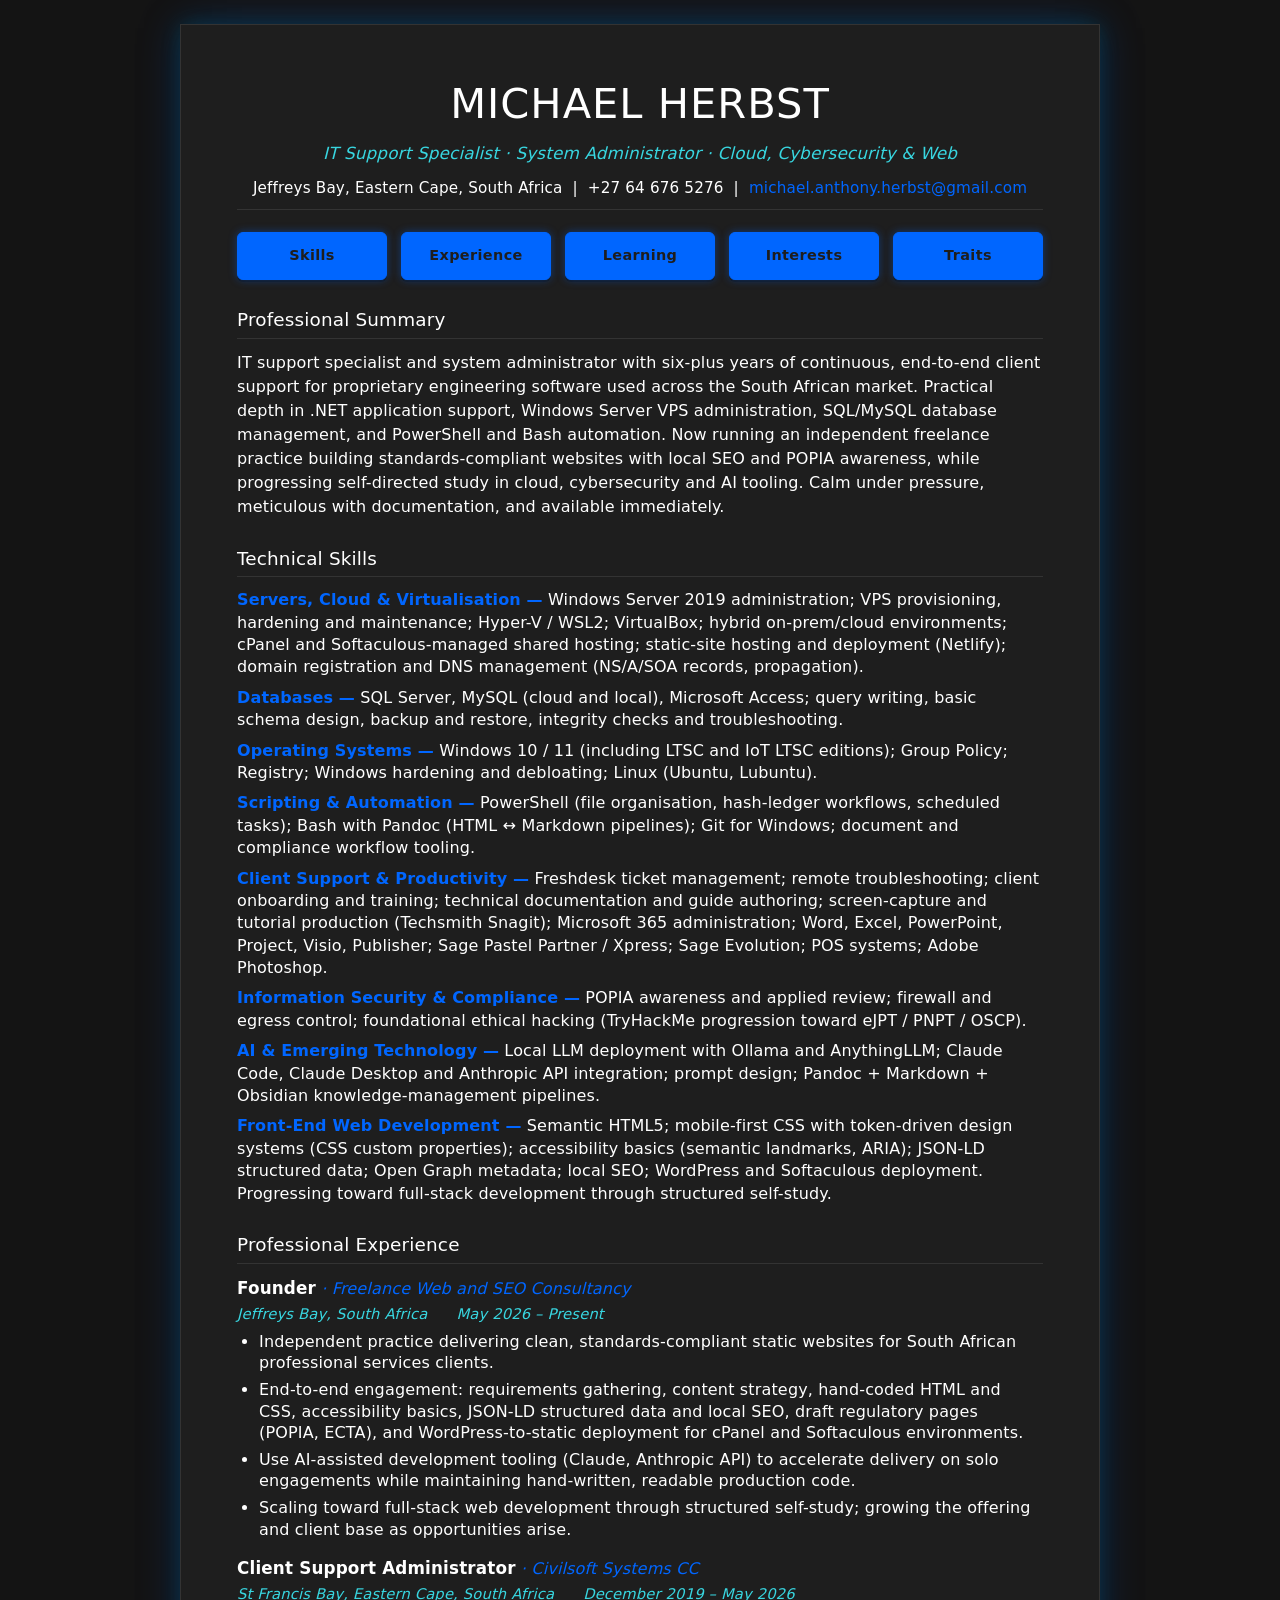
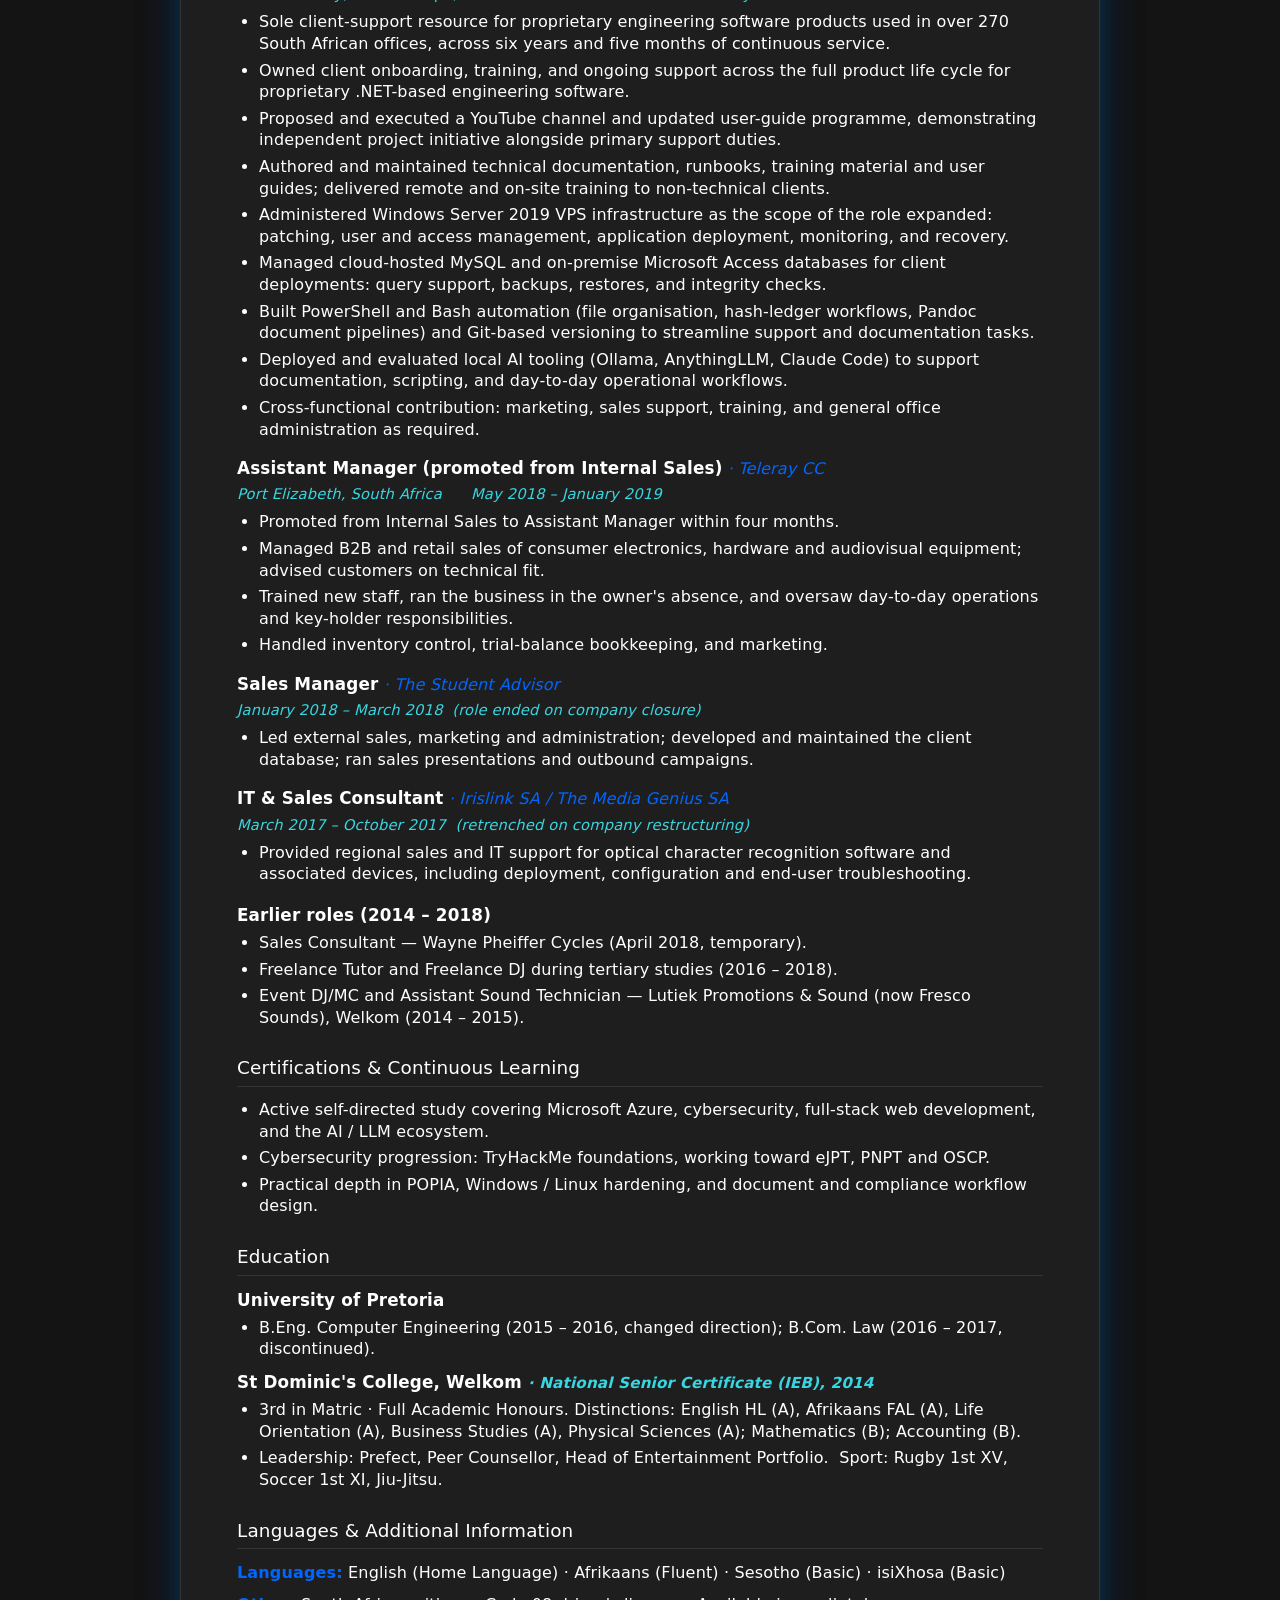
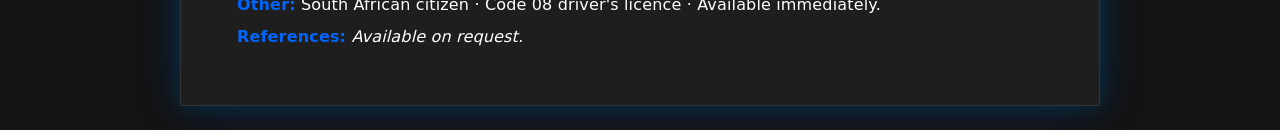
==== index.html @ 43be1337 "Normalize line endings to LF" ====
<!DOCTYPE html>
<html lang="en">
<head>
  <meta charset="UTF-8">
  <meta name="viewport" content="width=device-width, initial-scale=1.0">
  <title>Michael Herbst - Curriculum Vitae</title>
  <style>
    :root {
      --navy: #0066ff;
      --grey: #38d6e0;
      --rule: #333333;
      --text: #ffffff;
      --bg: #141414;
      --paper: #1e1e1e;
    }

    * { box-sizing: border-box; }

    body {
      margin: 0;
      padding: 0;
      font-family: "IBM Plex Sans", "DejaVu Sans", "Helvetica Neue", Arial, sans-serif;
      color: var(--text);
      background: var(--bg);
      line-height: 1.5;
      letter-spacing: 0.16px;
      -webkit-font-smoothing: antialiased;
    }

    .container {
      max-width: 920px;
      margin: 24px auto;
      background: var(--paper);
      padding: 48px 56px;
      border: 1px solid var(--rule);
      box-shadow: 0 0 40px rgba(0,102,255,0.25), 0 0 20px rgba(0,255,255,0.12), 0 4px 30px rgba(0,0,0,0.5);
    }

    header { text-align: center; margin-bottom: 6px; }

    h1 {
      color: var(--text);
      font-size: 2.6rem;
      letter-spacing: 1px;
      text-transform: uppercase;
      margin: 0 0 6px 0;
      font-weight: 300;
    }

    .subtitle {
      color: var(--grey);
      font-style: italic;
      font-size: 1.05rem;
      margin: 0 0 10px 0;
    }

    .contact {
      font-size: 0.95rem;
      color: var(--text);
      border-bottom: 1px solid var(--rule);
      padding-bottom: 10px;
      margin-bottom: 22px;
    }

    h2 {
      color: var(--text);
      font-size: 1.15rem;
      text-transform: none;
      letter-spacing: 0.16px;
      border-bottom: 1px solid var(--rule);
      padding-bottom: 4px;
      margin: 26px 0 12px 0;
      font-weight: 400;
    }

    p { margin: 0 0 10px 0; }

    .skill-row { margin-bottom: 8px; line-height: 1.4; }
    .skill-label {
      color: var(--navy);
      font-weight: 700;
    }

    .job { margin-bottom: 16px; }
    .job-header { margin-bottom: 2px; }
    .job-title {
      font-weight: 700;
      font-size: 1.05rem;
    }
    .job-employer {
      color: var(--navy);
      font-style: italic;
    }
    .job-meta {
      color: var(--grey);
      font-style: italic;
      font-size: 0.92rem;
      margin-bottom: 6px;
    }

    ul {
      margin: 4px 0 0 0;
      padding-left: 22px;
    }
    li {
      margin-bottom: 5px;
      line-height: 1.35;
    }

    .earlier-roles {
      margin-top: 18px;
    }
    .earlier-roles .job-title {
      font-size: 1.05rem;
    }

    .education-block { margin-bottom: 10px; }
    .school {
      font-weight: 700;
      font-size: 1.05rem;
    }
    .school-meta {
      color: var(--grey);
      font-style: italic;
      font-size: 0.95rem;
    }

    .info-row { margin-bottom: 8px; }
    .info-label {
      color: var(--navy);
      font-weight: 700;
    }

    a {
      color: var(--navy);
      text-decoration: none;
    }
    a:hover { text-decoration: underline; }

    .nav-row {
      display: flex;
      justify-content: space-evenly;
      flex-wrap: wrap;
      gap: 14px;
      margin: 4px 0 22px 0;
    }
    .nav-btn {
      display: inline-block;
      width: 150px;
      text-align: center;
      color: var(--paper);
      background: var(--navy);
      border: 1px solid var(--navy);
      border-radius: 6px;
      padding: 12px 16px;
      font-size: 0.9rem;
      font-weight: 700;
      letter-spacing: 0.4px;
      text-decoration: none;
      box-shadow: 0 0 9px rgba(0,102,255,0.4), 0 2px 0 rgba(0,0,0,0.3);
      transition: background 0.15s ease, box-shadow 0.15s ease, transform 0.15s ease;
    }
    .nav-btn:hover {
      background: var(--navy);
      color: var(--paper);
      box-shadow: 0 0 18px rgba(0,102,255,0.65), 0 0 10px rgba(0,255,255,0.28);
      transform: translateY(-1px);
      text-decoration: none;
    }

    @media print {
      :root {
        --navy: #0044b3;
        --grey: #007a85;
        --text: #111111;
        --bg: #ffffff;
        --paper: #ffffff;
      }
      body { background: #fff; }
      .container {
        border: none;
        box-shadow: none;
        margin: 0;
        padding: 24px 32px;
        max-width: 100%;
      }
      h2 { page-break-after: avoid; }
      .job { page-break-inside: avoid; }
      .nav-row { display: none; }
    }

    @media (max-width: 640px) {
      .container { padding: 28px 22px; margin: 0; }
      h1 { font-size: 2rem; letter-spacing: 1px; }
      h2 { font-size: 1.05rem; }
    }
  </style>
</head>
<body>
  <div class="container">
    <header>
      <h1>Michael Herbst</h1>
      <p class="subtitle">IT Support Specialist · System Administrator · Cloud, Cybersecurity &amp; Web</p>
      <p class="contact">
        Jeffreys Bay, Eastern Cape, South Africa &nbsp;|&nbsp; +27 64 676 5276 &nbsp;|&nbsp;
        <a href="mailto:michael.anthony.herbst@gmail.com">michael.anthony.herbst@gmail.com</a>
      </p>
    </header>

    <nav class="nav-row" aria-label="CV sections">
      <a class="nav-btn" href="skills.html">Skills</a>
      <a class="nav-btn" href="experience.html">Experience</a>
      <a class="nav-btn" href="learning.html">Learning</a>
      <a class="nav-btn" href="interests.html">Interests</a>
      <a class="nav-btn" href="traits.html">Traits</a>
    </nav>

    <section aria-labelledby="summary-heading">
      <h2 id="summary-heading">Professional Summary</h2>
      <p>
        IT support specialist and system administrator with six-plus years of continuous, end-to-end client support for proprietary engineering software used across the South African market. Practical depth in .NET application support, Windows Server VPS administration, SQL/MySQL database management, and PowerShell and Bash automation. Now running an independent freelance practice building standards-compliant websites with local SEO and POPIA awareness, while progressing self-directed study in cloud, cybersecurity and AI tooling. Calm under pressure, meticulous with documentation, and available immediately.
      </p>
    </section>

    <section aria-labelledby="skills-heading">
      <h2 id="skills-heading">Technical Skills</h2>

      <div class="skill-row">
        <span class="skill-label">Servers, Cloud &amp; Virtualisation —</span>
        Windows Server 2019 administration; VPS provisioning, hardening and maintenance; Hyper-V / WSL2; VirtualBox; hybrid on-prem/cloud environments; cPanel and Softaculous-managed shared hosting; static-site hosting and deployment (Netlify); domain registration and DNS management (NS/A/SOA records, propagation).
      </div>

      <div class="skill-row">
        <span class="skill-label">Databases —</span>
        SQL Server, MySQL (cloud and local), Microsoft Access; query writing, basic schema design, backup and restore, integrity checks and troubleshooting.
      </div>

      <div class="skill-row">
        <span class="skill-label">Operating Systems —</span>
        Windows 10 / 11 (including LTSC and IoT LTSC editions); Group Policy; Registry; Windows hardening and debloating; Linux (Ubuntu, Lubuntu).
      </div>

      <div class="skill-row">
        <span class="skill-label">Scripting &amp; Automation —</span>
        PowerShell (file organisation, hash-ledger workflows, scheduled tasks); Bash with Pandoc (HTML ↔ Markdown pipelines); Git for Windows; document and compliance workflow tooling.
      </div>

      <div class="skill-row">
        <span class="skill-label">Client Support &amp; Productivity —</span>
        Freshdesk ticket management; remote troubleshooting; client onboarding and training; technical documentation and guide authoring; screen-capture and tutorial production (Techsmith Snagit); Microsoft 365 administration; Word, Excel, PowerPoint, Project, Visio, Publisher; Sage Pastel Partner / Xpress; Sage Evolution; POS systems; Adobe Photoshop.
      </div>

      <div class="skill-row">
        <span class="skill-label">Information Security &amp; Compliance —</span>
        POPIA awareness and applied review; firewall and egress control; foundational ethical hacking (TryHackMe progression toward eJPT / PNPT / OSCP).
      </div>

      <div class="skill-row">
        <span class="skill-label">AI &amp; Emerging Technology —</span>
        Local LLM deployment with Ollama and AnythingLLM; Claude Code, Claude Desktop and Anthropic API integration; prompt design; Pandoc + Markdown + Obsidian knowledge-management pipelines.
      </div>

      <div class="skill-row">
        <span class="skill-label">Front-End Web Development —</span>
        Semantic HTML5; mobile-first CSS with token-driven design systems (CSS custom properties); accessibility basics (semantic landmarks, ARIA); JSON-LD structured data; Open Graph metadata; local SEO; WordPress and Softaculous deployment. Progressing toward full-stack development through structured self-study.
      </div>
    </section>

    <section aria-labelledby="experience-heading">
      <h2 id="experience-heading">Professional Experience</h2>

      <article class="job">
        <div class="job-header">
          <span class="job-title">Founder</span>
          <span class="job-employer"> · Freelance Web and SEO Consultancy</span>
        </div>
        <div class="job-meta">Jeffreys Bay, South Africa &nbsp;&nbsp;&nbsp;&nbsp;&nbsp;May 2026 – Present</div>
        <ul>
          <li>Independent practice delivering clean, standards-compliant static websites for South African professional services clients.</li>
          <li>End-to-end engagement: requirements gathering, content strategy, hand-coded HTML and CSS, accessibility basics, JSON-LD structured data and local SEO, draft regulatory pages (POPIA, ECTA), and WordPress-to-static deployment for cPanel and Softaculous environments.</li>
          <li>Use AI-assisted development tooling (Claude, Anthropic API) to accelerate delivery on solo engagements while maintaining hand-written, readable production code.</li>
          <li>Scaling toward full-stack web development through structured self-study; growing the offering and client base as opportunities arise.</li>
        </ul>
      </article>

      <article class="job">
        <div class="job-header">
          <span class="job-title">Client Support Administrator</span>
          <span class="job-employer"> · Civilsoft Systems CC</span>
        </div>
        <div class="job-meta">St Francis Bay, Eastern Cape, South Africa &nbsp;&nbsp;&nbsp;&nbsp;&nbsp;December 2019 – May 2026</div>
        <ul>
          <li>Sole client-support resource for proprietary engineering software products used in over 270 South African offices, across six years and five months of continuous service.</li>
          <li>Owned client onboarding, training, and ongoing support across the full product life cycle for proprietary .NET-based engineering software.</li>
          <li>Proposed and executed a YouTube channel and updated user-guide programme, demonstrating independent project initiative alongside primary support duties.</li>
          <li>Authored and maintained technical documentation, runbooks, training material and user guides; delivered remote and on-site training to non-technical clients.</li>
          <li>Administered Windows Server 2019 VPS infrastructure as the scope of the role expanded: patching, user and access management, application deployment, monitoring, and recovery.</li>
          <li>Managed cloud-hosted MySQL and on-premise Microsoft Access databases for client deployments: query support, backups, restores, and integrity checks.</li>
          <li>Built PowerShell and Bash automation (file organisation, hash-ledger workflows, Pandoc document pipelines) and Git-based versioning to streamline support and documentation tasks.</li>
          <li>Deployed and evaluated local AI tooling (Ollama, AnythingLLM, Claude Code) to support documentation, scripting, and day-to-day operational workflows.</li>
          <li>Cross-functional contribution: marketing, sales support, training, and general office administration as required.</li>
        </ul>
      </article>

      <article class="job">
        <div class="job-header">
          <span class="job-title">Assistant Manager (promoted from Internal Sales)</span>
          <span class="job-employer"> · Teleray CC</span>
        </div>
        <div class="job-meta">Port Elizabeth, South Africa &nbsp;&nbsp;&nbsp;&nbsp;&nbsp;May 2018 – January 2019</div>
        <ul>
          <li>Promoted from Internal Sales to Assistant Manager within four months.</li>
          <li>Managed B2B and retail sales of consumer electronics, hardware and audiovisual equipment; advised customers on technical fit.</li>
          <li>Trained new staff, ran the business in the owner's absence, and oversaw day-to-day operations and key-holder responsibilities.</li>
          <li>Handled inventory control, trial-balance bookkeeping, and marketing.</li>
        </ul>
      </article>

      <article class="job">
        <div class="job-header">
          <span class="job-title">Sales Manager</span>
          <span class="job-employer"> · The Student Advisor</span>
        </div>
        <div class="job-meta">January 2018 – March 2018 &nbsp;(role ended on company closure)</div>
        <ul>
          <li>Led external sales, marketing and administration; developed and maintained the client database; ran sales presentations and outbound campaigns.</li>
        </ul>
      </article>

      <article class="job">
        <div class="job-header">
          <span class="job-title">IT &amp; Sales Consultant</span>
          <span class="job-employer"> · Irislink SA / The Media Genius SA</span>
        </div>
        <div class="job-meta">March 2017 – October 2017 &nbsp;(retrenched on company restructuring)</div>
        <ul>
          <li>Provided regional sales and IT support for optical character recognition software and associated devices, including deployment, configuration and end-user troubleshooting.</li>
        </ul>
      </article>

      <div class="earlier-roles">
        <div class="job-header">
          <span class="job-title">Earlier roles (2014 – 2018)</span>
        </div>
        <ul>
          <li>Sales Consultant — Wayne Pheiffer Cycles (April 2018, temporary).</li>
          <li>Freelance Tutor and Freelance DJ during tertiary studies (2016 – 2018).</li>
          <li>Event DJ/MC and Assistant Sound Technician — Lutiek Promotions &amp; Sound (now Fresco Sounds), Welkom (2014 – 2015).</li>
        </ul>
      </div>
    </section>

    <section aria-labelledby="learning-heading">
      <h2 id="learning-heading">Certifications &amp; Continuous Learning</h2>
      <ul>
        <li>Active self-directed study covering Microsoft Azure, cybersecurity, full-stack web development, and the AI / LLM ecosystem.</li>
        <li>Cybersecurity progression: TryHackMe foundations, working toward eJPT, PNPT and OSCP.</li>
        <li>Practical depth in POPIA, Windows / Linux hardening, and document and compliance workflow design.</li>
      </ul>
    </section>

    <section aria-labelledby="education-heading">
      <h2 id="education-heading">Education</h2>

      <div class="education-block">
        <div class="school">University of Pretoria</div>
        <ul>
          <li>B.Eng. Computer Engineering (2015 – 2016, changed direction); B.Com. Law (2016 – 2017, discontinued).</li>
        </ul>
      </div>

      <div class="education-block">
        <div class="school">St Dominic's College, Welkom <span class="school-meta">· National Senior Certificate (IEB), 2014</span></div>
        <ul>
          <li>3rd in Matric · Full Academic Honours. Distinctions: English HL (A), Afrikaans FAL (A), Life Orientation (A), Business Studies (A), Physical Sciences (A); Mathematics (B); Accounting (B).</li>
          <li>Leadership: Prefect, Peer Counsellor, Head of Entertainment Portfolio. &nbsp;Sport: Rugby 1st XV, Soccer 1st XI, Jiu-Jitsu.</li>
        </ul>
      </div>
    </section>

    <section aria-labelledby="additional-heading">
      <h2 id="additional-heading">Languages &amp; Additional Information</h2>
      <div class="info-row">
        <span class="info-label">Languages:</span>
        English (Home Language) · Afrikaans (Fluent) · Sesotho (Basic) · isiXhosa (Basic)
      </div>
      <div class="info-row">
        <span class="info-label">Other:</span>
        South African citizen · Code 08 driver's licence · Available immediately.
      </div>
      <div class="info-row">
        <span class="info-label">References:</span>
        <em>Available on request.</em>
      </div>
    </section>
  </div>
</body>
</html>
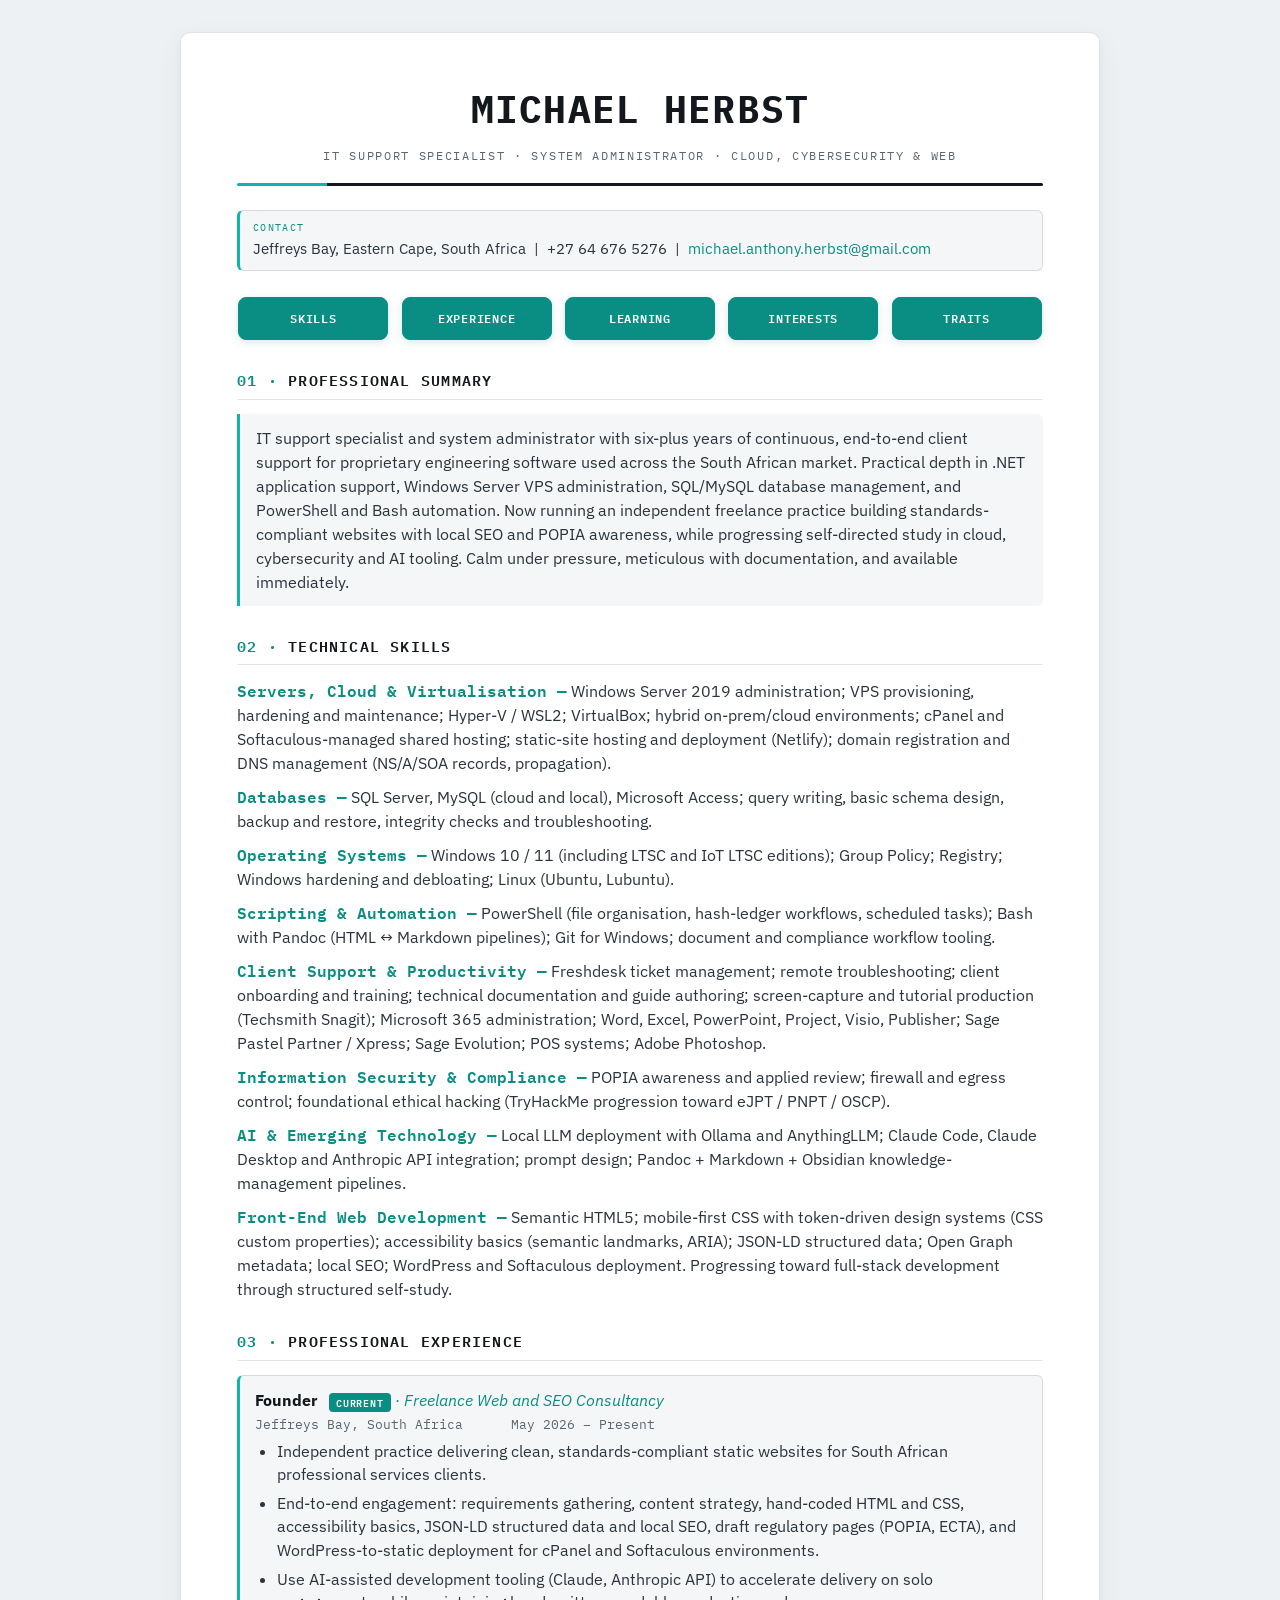
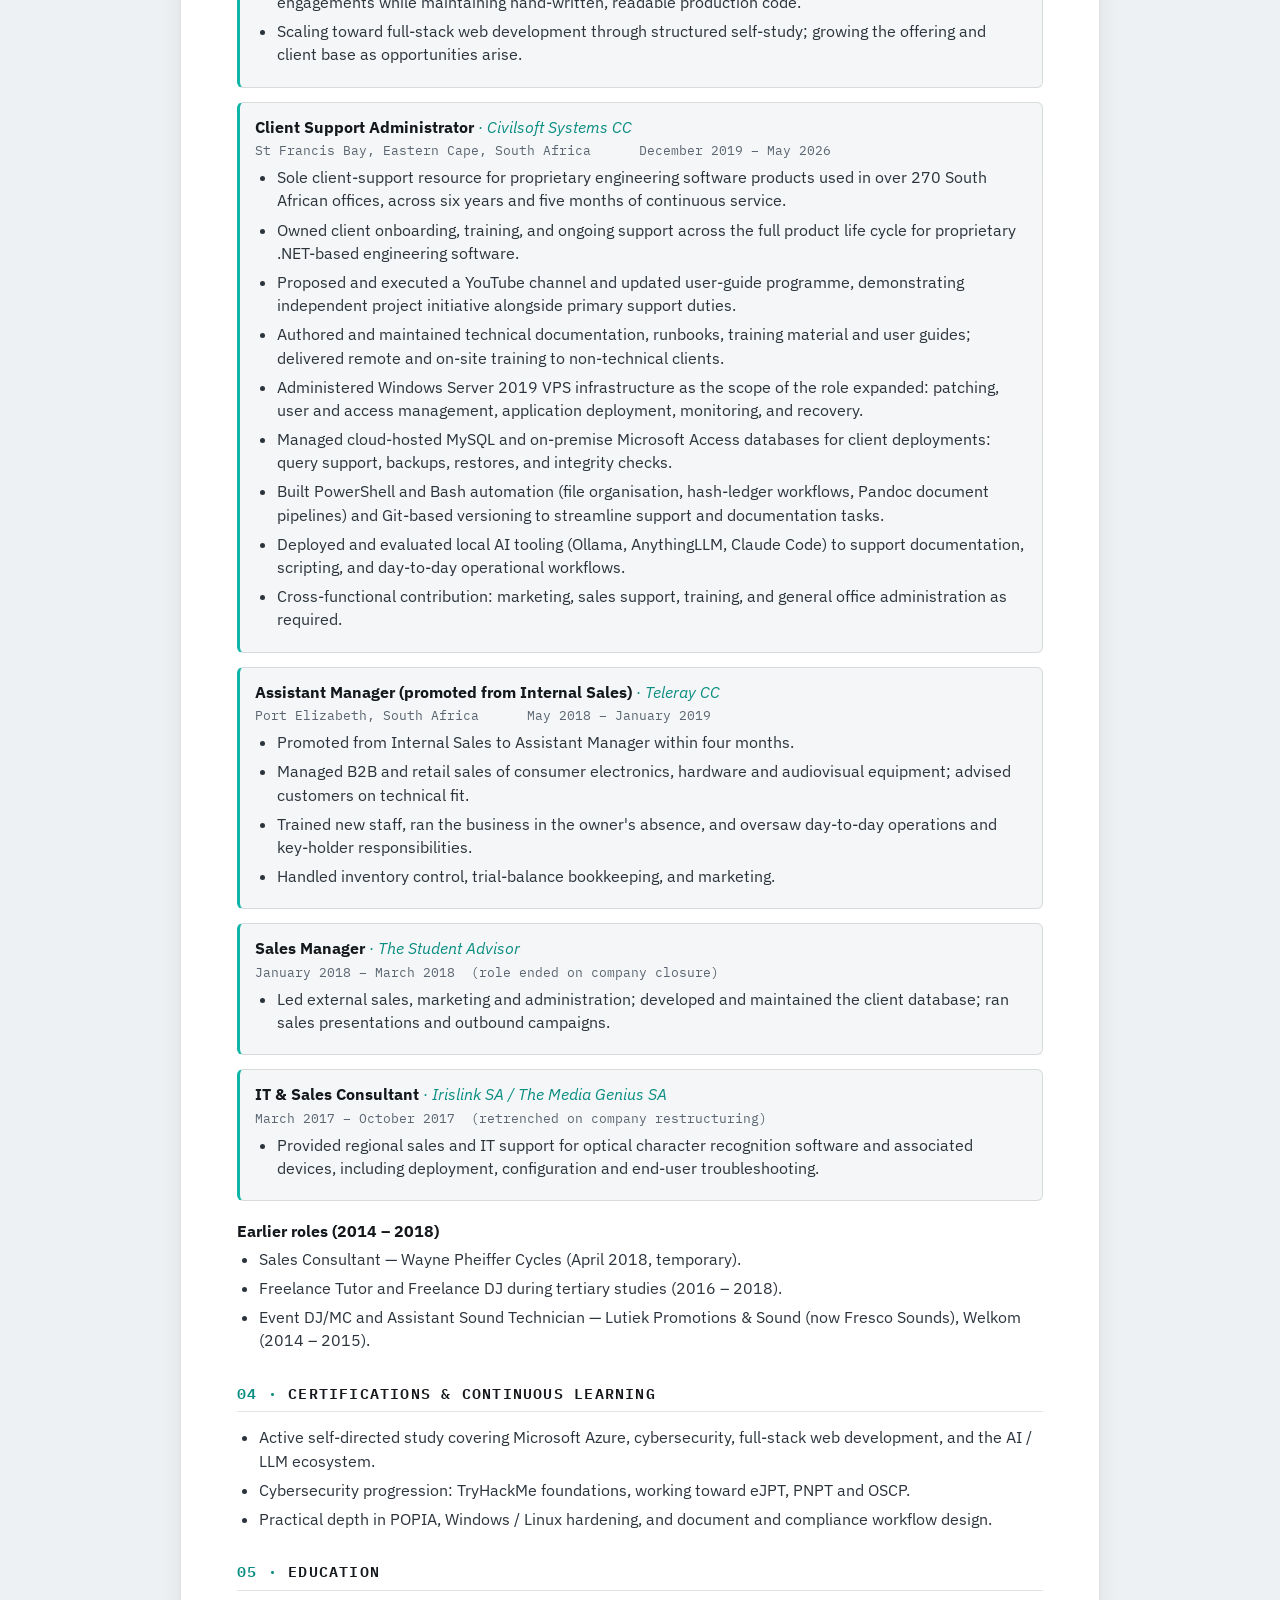
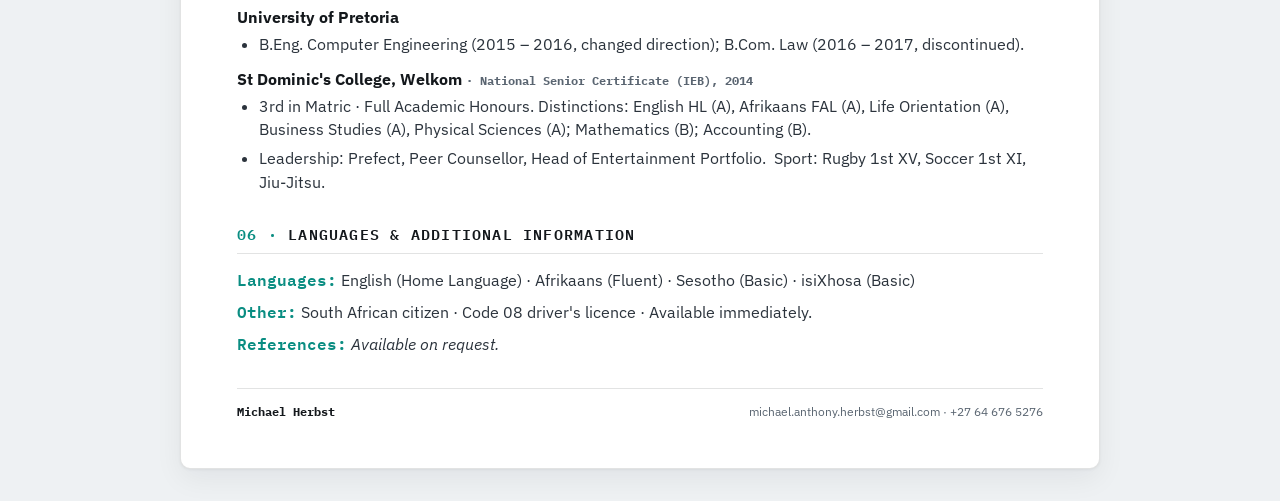
==== commit a95d3a22: "Various improvements and fixes" ====
--- a/index.html
+++ b/index.html
@@ -4,208 +4,28 @@
   <meta charset="UTF-8">
   <meta name="viewport" content="width=device-width, initial-scale=1.0">
   <title>Michael Herbst - Curriculum Vitae</title>
-  <style>
-    :root {
-      --navy: #0066ff;
-      --grey: #38d6e0;
-      --rule: #333333;
-      --text: #ffffff;
-      --bg: #141414;
-      --paper: #1e1e1e;
-    }
-
-    * { box-sizing: border-box; }
-
-    body {
-      margin: 0;
-      padding: 0;
-      font-family: "IBM Plex Sans", "DejaVu Sans", "Helvetica Neue", Arial, sans-serif;
-      color: var(--text);
-      background: var(--bg);
-      line-height: 1.5;
-      letter-spacing: 0.16px;
-      -webkit-font-smoothing: antialiased;
-    }
-
-    .container {
-      max-width: 920px;
-      margin: 24px auto;
-      background: var(--paper);
-      padding: 48px 56px;
-      border: 1px solid var(--rule);
-      box-shadow: 0 0 40px rgba(0,102,255,0.25), 0 0 20px rgba(0,255,255,0.12), 0 4px 30px rgba(0,0,0,0.5);
-    }
-
-    header { text-align: center; margin-bottom: 6px; }
-
-    h1 {
-      color: var(--text);
-      font-size: 2.6rem;
-      letter-spacing: 1px;
-      text-transform: uppercase;
-      margin: 0 0 6px 0;
-      font-weight: 300;
-    }
-
-    .subtitle {
-      color: var(--grey);
-      font-style: italic;
-      font-size: 1.05rem;
-      margin: 0 0 10px 0;
-    }
-
-    .contact {
-      font-size: 0.95rem;
-      color: var(--text);
-      border-bottom: 1px solid var(--rule);
-      padding-bottom: 10px;
-      margin-bottom: 22px;
-    }
-
-    h2 {
-      color: var(--text);
-      font-size: 1.15rem;
-      text-transform: none;
-      letter-spacing: 0.16px;
-      border-bottom: 1px solid var(--rule);
-      padding-bottom: 4px;
-      margin: 26px 0 12px 0;
-      font-weight: 400;
-    }
-
-    p { margin: 0 0 10px 0; }
-
-    .skill-row { margin-bottom: 8px; line-height: 1.4; }
-    .skill-label {
-      color: var(--navy);
-      font-weight: 700;
-    }
-
-    .job { margin-bottom: 16px; }
-    .job-header { margin-bottom: 2px; }
-    .job-title {
-      font-weight: 700;
-      font-size: 1.05rem;
-    }
-    .job-employer {
-      color: var(--navy);
-      font-style: italic;
-    }
-    .job-meta {
-      color: var(--grey);
-      font-style: italic;
-      font-size: 0.92rem;
-      margin-bottom: 6px;
-    }
-
-    ul {
-      margin: 4px 0 0 0;
-      padding-left: 22px;
-    }
-    li {
-      margin-bottom: 5px;
-      line-height: 1.35;
-    }
-
-    .earlier-roles {
-      margin-top: 18px;
-    }
-    .earlier-roles .job-title {
-      font-size: 1.05rem;
-    }
-
-    .education-block { margin-bottom: 10px; }
-    .school {
-      font-weight: 700;
-      font-size: 1.05rem;
-    }
-    .school-meta {
-      color: var(--grey);
-      font-style: italic;
-      font-size: 0.95rem;
-    }
-
-    .info-row { margin-bottom: 8px; }
-    .info-label {
-      color: var(--navy);
-      font-weight: 700;
-    }
-
-    a {
-      color: var(--navy);
-      text-decoration: none;
-    }
-    a:hover { text-decoration: underline; }
-
-    .nav-row {
-      display: flex;
-      justify-content: space-evenly;
-      flex-wrap: wrap;
-      gap: 14px;
-      margin: 4px 0 22px 0;
-    }
-    .nav-btn {
-      display: inline-block;
-      width: 150px;
-      text-align: center;
-      color: var(--paper);
-      background: var(--navy);
-      border: 1px solid var(--navy);
-      border-radius: 6px;
-      padding: 12px 16px;
-      font-size: 0.9rem;
-      font-weight: 700;
-      letter-spacing: 0.4px;
-      text-decoration: none;
-      box-shadow: 0 0 9px rgba(0,102,255,0.4), 0 2px 0 rgba(0,0,0,0.3);
-      transition: background 0.15s ease, box-shadow 0.15s ease, transform 0.15s ease;
-    }
-    .nav-btn:hover {
-      background: var(--navy);
-      color: var(--paper);
-      box-shadow: 0 0 18px rgba(0,102,255,0.65), 0 0 10px rgba(0,255,255,0.28);
-      transform: translateY(-1px);
-      text-decoration: none;
-    }
-
-    @media print {
-      :root {
-        --navy: #0044b3;
-        --grey: #007a85;
-        --text: #111111;
-        --bg: #ffffff;
-        --paper: #ffffff;
-      }
-      body { background: #fff; }
-      .container {
-        border: none;
-        box-shadow: none;
-        margin: 0;
-        padding: 24px 32px;
-        max-width: 100%;
-      }
-      h2 { page-break-after: avoid; }
-      .job { page-break-inside: avoid; }
-      .nav-row { display: none; }
-    }
-
-    @media (max-width: 640px) {
-      .container { padding: 28px 22px; margin: 0; }
-      h1 { font-size: 2rem; letter-spacing: 1px; }
-      h2 { font-size: 1.05rem; }
-    }
-  </style>
+  <link rel="icon" type="image/svg+xml" href="assets/favicon.svg">
+  <link rel="preconnect" href="https://fonts.googleapis.com">
+  <link rel="preconnect" href="https://fonts.gstatic.com" crossorigin>
+  <link href="https://fonts.googleapis.com/css2?family=IBM+Plex+Mono:wght@400;500;600;700&family=IBM+Plex+Sans:wght@400;500;600;700&display=swap" rel="stylesheet">
+  <link rel="stylesheet" href="assets/style.css">
 </head>
 <body>
   <div class="container">
-    <header>
+    <header class="page-header">
       <h1>Michael Herbst</h1>
-      <p class="subtitle">IT Support Specialist · System Administrator · Cloud, Cybersecurity &amp; Web</p>
-      <p class="contact">
+      <p class="subtitle">IT Support Specialist &middot; System Administrator &middot; Cloud, Cybersecurity &amp; Web</p>
+    </header>
+
+    <div class="brand-stripe"></div>
+
+    <div class="contact-card">
+      <span class="contact-label">Contact</span>
+      <div class="contact-details">
         Jeffreys Bay, Eastern Cape, South Africa &nbsp;|&nbsp; +27 64 676 5276 &nbsp;|&nbsp;
         <a href="mailto:michael.anthony.herbst@gmail.com">michael.anthony.herbst@gmail.com</a>
-      </p>
-    </header>
+      </div>
+    </div>
 
     <nav class="nav-row" aria-label="CV sections">
       <a class="nav-btn" href="skills.html">Skills</a>
@@ -217,9 +37,11 @@
 
     <section aria-labelledby="summary-heading">
       <h2 id="summary-heading">Professional Summary</h2>
-      <p>
-        IT support specialist and system administrator with six-plus years of continuous, end-to-end client support for proprietary engineering software used across the South African market. Practical depth in .NET application support, Windows Server VPS administration, SQL/MySQL database management, and PowerShell and Bash automation. Now running an independent freelance practice building standards-compliant websites with local SEO and POPIA awareness, while progressing self-directed study in cloud, cybersecurity and AI tooling. Calm under pressure, meticulous with documentation, and available immediately.
-      </p>
+      <div class="callout">
+        <p>
+          IT support specialist and system administrator with six-plus years of continuous, end-to-end client support for proprietary engineering software used across the South African market. Practical depth in .NET application support, Windows Server VPS administration, SQL/MySQL database management, and PowerShell and Bash automation. Now running an independent freelance practice building standards-compliant websites with local SEO and POPIA awareness, while progressing self-directed study in cloud, cybersecurity and AI tooling. Calm under pressure, meticulous with documentation, and available immediately.
+        </p>
+      </div>
     </section>
 
     <section aria-labelledby="skills-heading">
@@ -269,9 +91,10 @@
     <section aria-labelledby="experience-heading">
       <h2 id="experience-heading">Professional Experience</h2>
 
-      <article class="job">
+      <article class="entry-card">
         <div class="job-header">
           <span class="job-title">Founder</span>
+          <span class="badge">Current</span>
           <span class="job-employer"> · Freelance Web and SEO Consultancy</span>
         </div>
         <div class="job-meta">Jeffreys Bay, South Africa &nbsp;&nbsp;&nbsp;&nbsp;&nbsp;May 2026 – Present</div>
@@ -283,7 +106,7 @@
         </ul>
       </article>
 
-      <article class="job">
+      <article class="entry-card">
         <div class="job-header">
           <span class="job-title">Client Support Administrator</span>
           <span class="job-employer"> · Civilsoft Systems CC</span>
@@ -302,7 +125,7 @@
         </ul>
       </article>
 
-      <article class="job">
+      <article class="entry-card">
         <div class="job-header">
           <span class="job-title">Assistant Manager (promoted from Internal Sales)</span>
           <span class="job-employer"> · Teleray CC</span>
@@ -316,7 +139,7 @@
         </ul>
       </article>
 
-      <article class="job">
+      <article class="entry-card">
         <div class="job-header">
           <span class="job-title">Sales Manager</span>
           <span class="job-employer"> · The Student Advisor</span>
@@ -327,7 +150,7 @@
         </ul>
       </article>
 
-      <article class="job">
+      <article class="entry-card">
         <div class="job-header">
           <span class="job-title">IT &amp; Sales Consultant</span>
           <span class="job-employer"> · Irislink SA / The Media Genius SA</span>
@@ -393,6 +216,11 @@
         <em>Available on request.</em>
       </div>
     </section>
+
+    <footer class="site-footer">
+      <span class="footer-brand">Michael Herbst</span>
+      <span class="footer-contact">michael.anthony.herbst@gmail.com &middot; +27 64 676 5276</span>
+    </footer>
   </div>
 </body>
-</html>+</html>
--- a/assets/style.css
+++ b/assets/style.css
@@ -0,0 +1,325 @@
+/*
+  Michael Herbst — CV site stylesheet
+  Built on the Kouga Digital design system (IBM Plex Mono + Sans,
+  ink/graphite/slate/mist/accent tokens, card/callout/pill components).
+*/
+
+:root {
+  --ink:         #14181c;
+  --graphite:    #2b333c;
+  --slate:       #5a6571;
+  --mist:        #f4f6f7;
+  --ui-bg:       #eef1f3;
+  --accent:      #0fb5a6;
+  --accent-deep: #0a8d82;
+  --line:        rgba(20,24,28,.12);
+  --white:       #ffffff;
+}
+
+* { box-sizing: border-box; }
+
+html { -webkit-text-size-adjust: 100%; }
+
+body {
+  margin: 0;
+  padding: 0;
+  font-family: "IBM Plex Sans", "DejaVu Sans", "Helvetica Neue", Arial, sans-serif;
+  color: var(--graphite);
+  background: var(--ui-bg);
+  line-height: 1.5;
+  -webkit-font-smoothing: antialiased;
+}
+
+.container {
+  max-width: 920px;
+  margin: 32px auto;
+  background: var(--white);
+  padding: 48px 56px;
+  border: 1px solid var(--line);
+  border-radius: 10px;
+  box-shadow: 0 1px 3px rgba(20,24,28,0.05), 0 10px 28px rgba(20,24,28,0.06);
+  counter-reset: section;
+}
+
+/* ---------- Header / wordmark ---------- */
+
+header.page-header { text-align: center; margin-bottom: 4px; }
+
+h1 {
+  color: var(--ink);
+  font-family: "IBM Plex Mono", "Courier New", monospace;
+  font-weight: 700;
+  font-size: 2.4rem;
+  letter-spacing: 0.03em;
+  text-transform: uppercase;
+  margin: 0 0 8px 0;
+}
+
+.subtitle {
+  font-family: "IBM Plex Mono", "Courier New", monospace;
+  font-weight: 400;
+  font-size: 0.75rem;
+  text-transform: uppercase;
+  letter-spacing: 0.14em;
+  color: var(--slate);
+  margin: 0 0 18px 0;
+}
+
+/* ---------- Brand stripe ---------- */
+
+.brand-stripe {
+  height: 3px;
+  margin: 4px 0 24px 0;
+  background: linear-gradient(to right, var(--accent) 0 90px, var(--ink) 90px 100%);
+  border-radius: 2px;
+}
+
+/* ---------- Contact / party-style card ---------- */
+
+.contact-card {
+  background: var(--mist);
+  border: 1px solid var(--line);
+  border-left: 3px solid var(--accent);
+  border-radius: 6px;
+  padding: 10px 13px;
+  margin-bottom: 26px;
+}
+
+.contact-label {
+  display: block;
+  font-family: "IBM Plex Mono", "Courier New", monospace;
+  font-weight: 400;
+  font-size: 0.6rem;
+  text-transform: uppercase;
+  letter-spacing: 0.14em;
+  color: var(--accent-deep);
+  margin-bottom: 3px;
+}
+
+.contact-details {
+  font-size: 0.92rem;
+  color: var(--graphite);
+}
+
+/* ---------- Section headings ---------- */
+
+h2 {
+  color: var(--ink);
+  font-family: "IBM Plex Mono", "Courier New", monospace;
+  font-weight: 600;
+  font-size: 0.95rem;
+  text-transform: uppercase;
+  letter-spacing: 0.08em;
+  border-bottom: 1px solid var(--line);
+  padding-bottom: 6px;
+  margin: 30px 0 14px 0;
+}
+
+section > h2::before,
+h2.numbered::before {
+  counter-increment: section;
+  content: counter(section, decimal-leading-zero) "  \00b7  ";
+  color: var(--accent-deep);
+}
+
+p { margin: 0 0 10px 0; }
+
+/* ---------- Callout block ---------- */
+
+.callout {
+  background: var(--mist);
+  border-left: 3px solid var(--accent);
+  border-radius: 0 6px 6px 0;
+  padding: 12px 16px;
+  color: var(--graphite);
+}
+
+.callout p:last-child { margin-bottom: 0; }
+
+/* ---------- Skill / info rows ---------- */
+
+.skill-row { margin-bottom: 10px; line-height: 1.5; }
+.skill-label {
+  font-family: "IBM Plex Mono", "Courier New", monospace;
+  font-weight: 600;
+  color: var(--accent-deep);
+}
+
+.info-row { margin-bottom: 8px; }
+.info-label {
+  font-family: "IBM Plex Mono", "Courier New", monospace;
+  font-weight: 600;
+  color: var(--accent-deep);
+}
+
+/* ---------- Entry cards (jobs / education) ---------- */
+
+.entry-card {
+  background: var(--mist);
+  border: 1px solid var(--line);
+  border-left: 3px solid var(--accent);
+  border-radius: 6px;
+  padding: 12px 15px 14px 15px;
+  margin-bottom: 14px;
+}
+
+.job-header { margin-bottom: 2px; }
+.job-title {
+  font-weight: 700;
+  font-size: 1.02rem;
+  color: var(--ink);
+}
+.job-employer {
+  color: var(--accent-deep);
+  font-style: italic;
+}
+.job-meta {
+  font-family: "IBM Plex Mono", "Courier New", monospace;
+  font-size: 0.8rem;
+  color: var(--slate);
+  margin-bottom: 6px;
+}
+
+.earlier-roles { margin-top: 18px; }
+.earlier-roles .job-title { font-size: 1.02rem; }
+
+.education-block { margin-bottom: 10px; }
+.school {
+  font-weight: 700;
+  font-size: 1.02rem;
+  color: var(--ink);
+}
+.school-meta {
+  font-family: "IBM Plex Mono", "Courier New", monospace;
+  font-size: 0.78rem;
+  color: var(--slate);
+}
+
+/* ---------- Pill / badge ---------- */
+
+.badge {
+  display: inline-block;
+  background: var(--accent-deep);
+  color: var(--white);
+  font-family: "IBM Plex Mono", "Courier New", monospace;
+  font-weight: 600;
+  font-size: 0.62rem;
+  text-transform: uppercase;
+  letter-spacing: 0.08em;
+  border-radius: 4px;
+  padding: 2px 7px;
+  margin-left: 8px;
+  vertical-align: middle;
+}
+
+/* ---------- Lists ---------- */
+
+ul {
+  margin: 4px 0 0 0;
+  padding-left: 22px;
+}
+li {
+  margin-bottom: 6px;
+  line-height: 1.45;
+}
+
+.placeholder {
+  color: var(--slate);
+  font-style: italic;
+}
+
+/* ---------- Links ---------- */
+
+a {
+  color: var(--accent-deep);
+  text-decoration: none;
+}
+a:hover { color: var(--accent); text-decoration: underline; }
+
+/* ---------- Buttons (nav / back-link) ---------- */
+
+.nav-row {
+  display: flex;
+  justify-content: space-evenly;
+  flex-wrap: wrap;
+  gap: 12px;
+  margin: 4px 0 8px 0;
+}
+
+.nav-btn,
+.back-link {
+  display: inline-block;
+  text-align: center;
+  color: var(--white);
+  background: var(--accent-deep);
+  border: 1px solid var(--accent-deep);
+  border-radius: 8px;
+  padding: 11px 18px;
+  font-family: "IBM Plex Mono", "Courier New", monospace;
+  font-size: 0.78rem;
+  font-weight: 600;
+  text-transform: uppercase;
+  letter-spacing: 0.06em;
+  text-decoration: none;
+  box-shadow: 0 2px 8px rgba(10,141,130,0.18);
+  transition: background 0.15s ease, box-shadow 0.15s ease, transform 0.15s ease;
+}
+.nav-btn { width: 150px; }
+.back-link { margin-bottom: 22px; }
+
+.nav-btn:hover,
+.back-link:hover {
+  background: var(--accent);
+  border-color: var(--accent);
+  box-shadow: 0 4px 14px rgba(15,181,166,0.3);
+  transform: translateY(-1px);
+  color: var(--white);
+  text-decoration: none;
+}
+
+/* ---------- Footer bar ---------- */
+
+.site-footer {
+  border-top: 1px solid var(--line);
+  margin-top: 32px;
+  padding-top: 14px;
+  display: flex;
+  flex-wrap: wrap;
+  gap: 6px 16px;
+  justify-content: space-between;
+  font-size: 0.72rem;
+  color: var(--slate);
+}
+
+.footer-brand {
+  font-family: "IBM Plex Mono", "Courier New", monospace;
+  font-weight: 700;
+  color: var(--ink);
+}
+
+/* ---------- Print ---------- */
+
+@media print {
+  body { background: #fff; }
+  .container {
+    border: none;
+    box-shadow: none;
+    border-radius: 0;
+    margin: 0;
+    padding: 20px 28px;
+    max-width: 100%;
+  }
+  h2 { page-break-after: avoid; }
+  .entry-card { page-break-inside: avoid; }
+  .nav-row, .back-link, .site-footer { display: none; }
+}
+
+/* ---------- Responsive ---------- */
+
+@media (max-width: 640px) {
+  .container { padding: 30px 22px; margin: 0; border-radius: 0; }
+  h1 { font-size: 1.7rem; }
+  h2 { font-size: 0.85rem; }
+  .nav-btn { width: 130px; }
+  .site-footer { flex-direction: column; }
+}
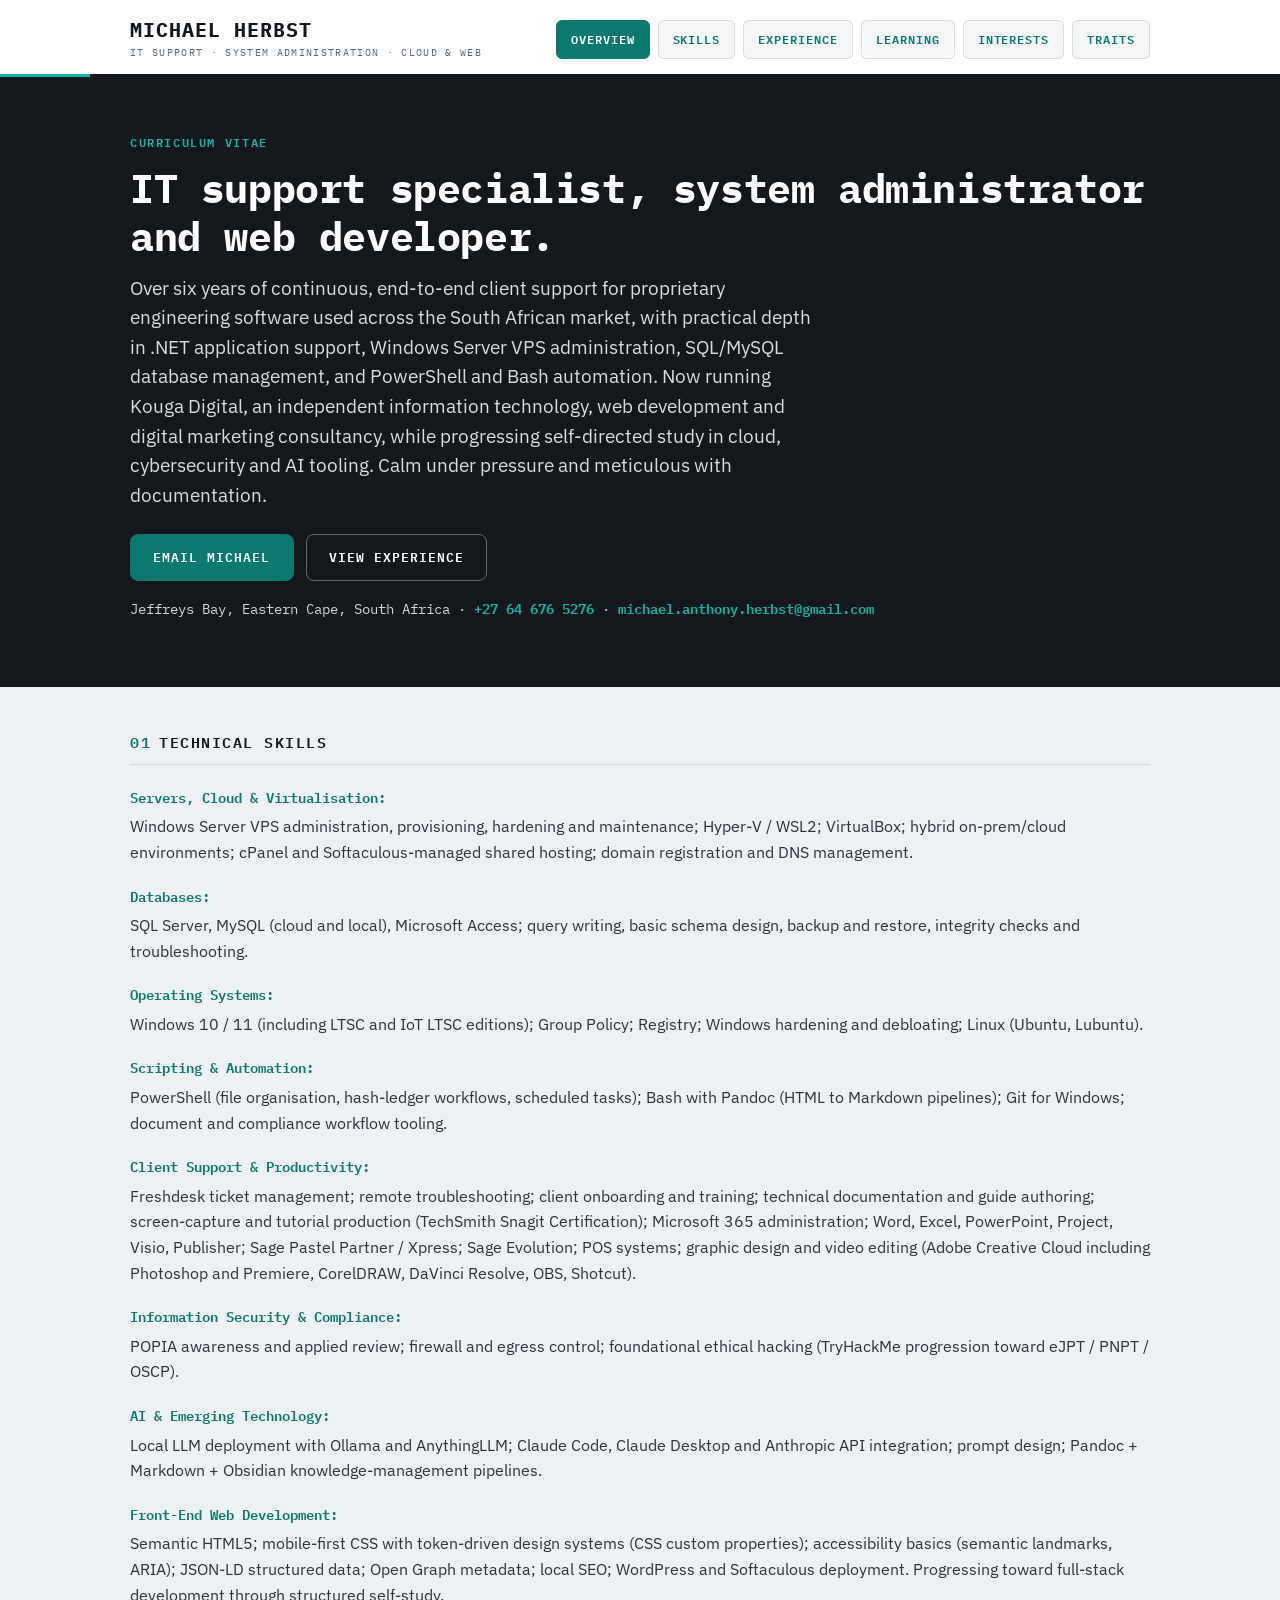
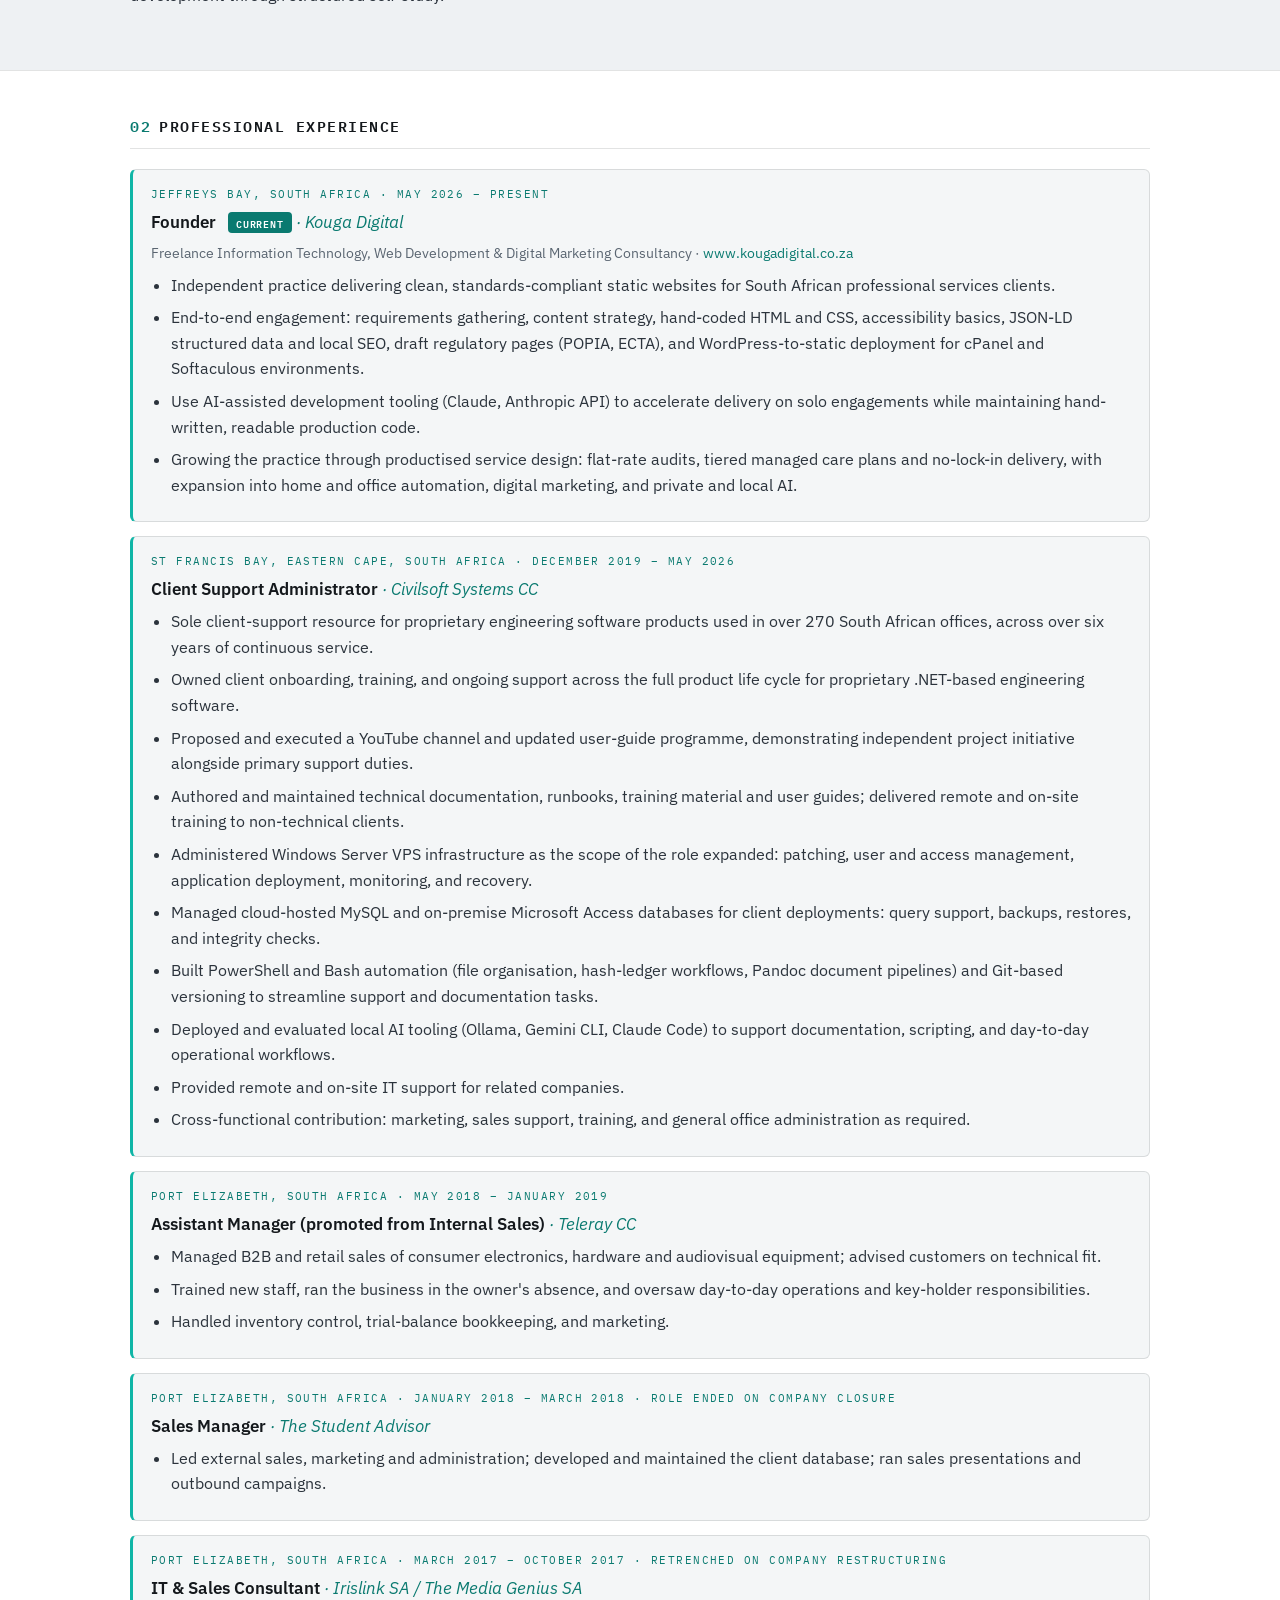
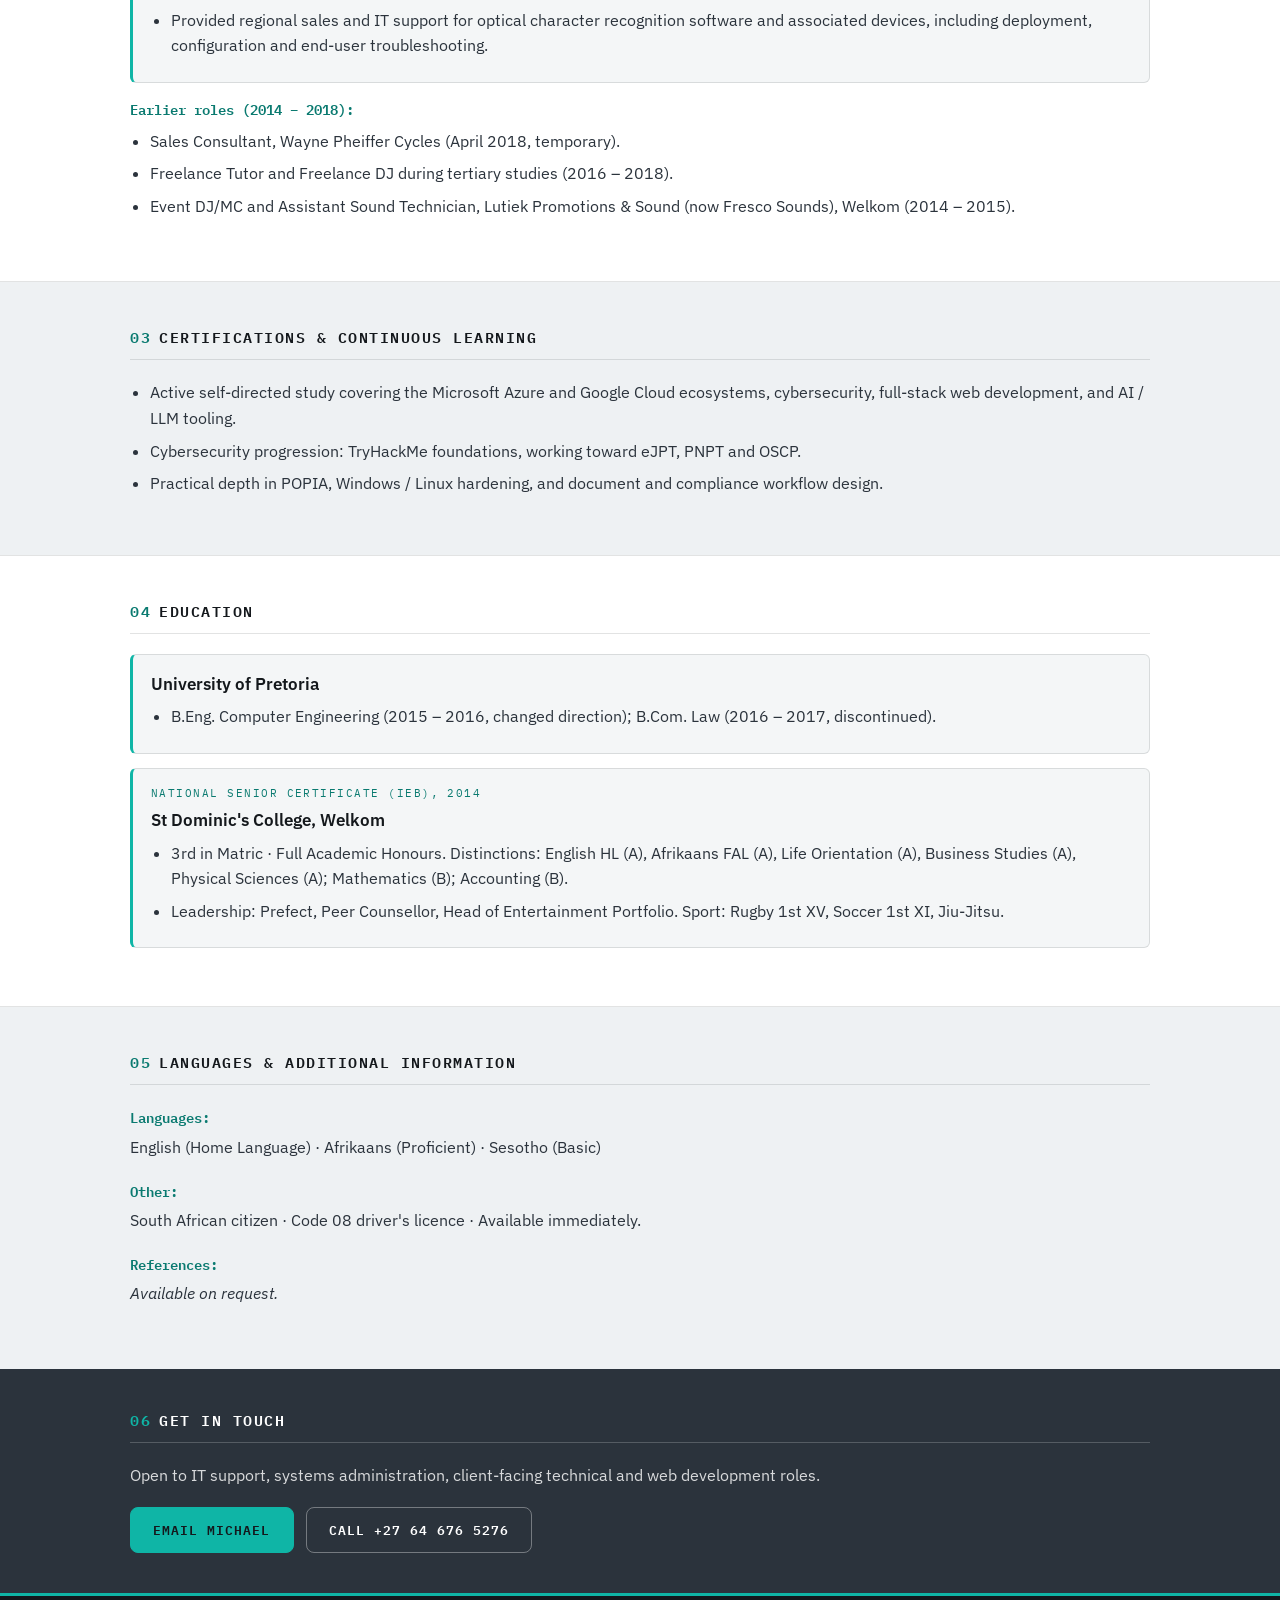
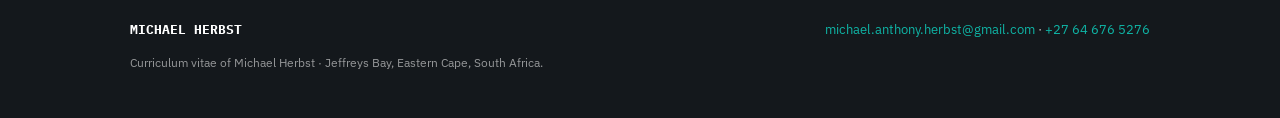
==== commit 5e913ca2: "Complete CV site redesign" ====
--- a/index.html
+++ b/index.html
@@ -3,224 +3,275 @@
 <head>
   <meta charset="UTF-8">
   <meta name="viewport" content="width=device-width, initial-scale=1.0">
-  <title>Michael Herbst - Curriculum Vitae</title>
+  <title>Michael Herbst &middot; Curriculum Vitae</title>
+  <meta name="description" content="Curriculum vitae of Michael Herbst: IT support specialist, system administrator and web developer in Jeffreys Bay, Eastern Cape, South Africa.">
+  <meta name="theme-color" content="#0a7a70">
   <link rel="icon" type="image/svg+xml" href="assets/favicon.svg">
   <link rel="preconnect" href="https://fonts.googleapis.com">
   <link rel="preconnect" href="https://fonts.gstatic.com" crossorigin>
   <link href="https://fonts.googleapis.com/css2?family=IBM+Plex+Mono:wght@400;500;600;700&family=IBM+Plex+Sans:wght@400;500;600;700&display=swap" rel="stylesheet">
   <link rel="stylesheet" href="assets/style.css">
+  <script type="application/ld+json">
+  {
+    "@context": "https://schema.org",
+    "@type": "Person",
+    "name": "Michael Herbst",
+    "jobTitle": "IT Support Specialist",
+    "email": "mailto:michael.anthony.herbst@gmail.com",
+    "telephone": "+27646765276",
+    "url": "https://michael-herbst-za.github.io/",
+    "sameAs": ["https://www.kougadigital.co.za/"],
+    "address": {
+      "@type": "PostalAddress",
+      "addressLocality": "Jeffreys Bay",
+      "addressRegion": "Eastern Cape",
+      "addressCountry": "ZA"
+    }
+  }
+  </script>
 </head>
 <body>
-  <div class="container">
-    <header class="page-header">
-      <h1>Michael Herbst</h1>
-      <p class="subtitle">IT Support Specialist &middot; System Administrator &middot; Cloud, Cybersecurity &amp; Web</p>
-    </header>
-
-    <div class="brand-stripe"></div>
-
-    <div class="contact-card">
-      <span class="contact-label">Contact</span>
-      <div class="contact-details">
-        Jeffreys Bay, Eastern Cape, South Africa &nbsp;|&nbsp; +27 64 676 5276 &nbsp;|&nbsp;
+  <a class="skip-link" href="#main">Skip to content</a>
+
+  <header class="site-header">
+    <div class="wrap">
+      <div class="header-inner">
+        <div class="brand">
+          <div>
+            <div class="wordmark">MICHAEL HERBST</div>
+            <div class="descriptor">IT Support &middot; System Administration &middot; Cloud &amp; Web</div>
+          </div>
+        </div>
+        <nav class="nav-row" aria-label="CV sections">
+          <a class="nav-btn active" href="index.html" aria-current="page">Overview</a>
+          <a class="nav-btn" href="skills.html">Skills</a>
+          <a class="nav-btn" href="experience.html">Experience</a>
+          <a class="nav-btn" href="learning.html">Learning</a>
+          <a class="nav-btn" href="interests.html">Interests</a>
+          <a class="nav-btn" href="traits.html">Traits</a>
+        </nav>
+      </div>
+    </div>
+  </header>
+  <div class="brand-stripe"></div>
+
+  <section class="hero">
+    <div class="wrap">
+      <p class="kicker">Curriculum Vitae</p>
+      <h1>IT support specialist, system administrator and web developer.</h1>
+      <p class="lede">
+        Over six years of continuous, end-to-end client support for proprietary engineering
+        software used across the South African market, with practical depth in .NET application
+        support, Windows Server VPS administration, SQL/MySQL database management, and PowerShell
+        and Bash automation. Now running Kouga Digital, an independent information technology,
+        web development and digital marketing consultancy, while progressing self-directed study
+        in cloud, cybersecurity and AI tooling. Calm under pressure and meticulous with documentation.
+      </p>
+      <div class="hero-actions">
+        <a class="btn" href="mailto:michael.anthony.herbst@gmail.com">Email Michael</a>
+        <a class="btn btn-ghost" href="experience.html">View experience</a>
+      </div>
+      <p class="cta-note">
+        Jeffreys Bay, Eastern Cape, South Africa &middot;
+        <a href="tel:+27646765276">+27 64 676 5276</a> &middot;
         <a href="mailto:michael.anthony.herbst@gmail.com">michael.anthony.herbst@gmail.com</a>
-      </div>
-    </div>
-
-    <nav class="nav-row" aria-label="CV sections">
-      <a class="nav-btn" href="skills.html">Skills</a>
-      <a class="nav-btn" href="experience.html">Experience</a>
-      <a class="nav-btn" href="learning.html">Learning</a>
-      <a class="nav-btn" href="interests.html">Interests</a>
-      <a class="nav-btn" href="traits.html">Traits</a>
-    </nav>
-
-    <section aria-labelledby="summary-heading">
-      <h2 id="summary-heading">Professional Summary</h2>
-      <div class="callout">
-        <p>
-          IT support specialist and system administrator with six-plus years of continuous, end-to-end client support for proprietary engineering software used across the South African market. Practical depth in .NET application support, Windows Server VPS administration, SQL/MySQL database management, and PowerShell and Bash automation. Now running an independent freelance practice building standards-compliant websites with local SEO and POPIA awareness, while progressing self-directed study in cloud, cybersecurity and AI tooling. Calm under pressure, meticulous with documentation, and available immediately.
-        </p>
-      </div>
-    </section>
-
-    <section aria-labelledby="skills-heading">
-      <h2 id="skills-heading">Technical Skills</h2>
-
-      <div class="skill-row">
-        <span class="skill-label">Servers, Cloud &amp; Virtualisation —</span>
-        Windows Server 2019 administration; VPS provisioning, hardening and maintenance; Hyper-V / WSL2; VirtualBox; hybrid on-prem/cloud environments; cPanel and Softaculous-managed shared hosting; static-site hosting and deployment (Netlify); domain registration and DNS management (NS/A/SOA records, propagation).
-      </div>
-
-      <div class="skill-row">
-        <span class="skill-label">Databases —</span>
-        SQL Server, MySQL (cloud and local), Microsoft Access; query writing, basic schema design, backup and restore, integrity checks and troubleshooting.
-      </div>
-
-      <div class="skill-row">
-        <span class="skill-label">Operating Systems —</span>
-        Windows 10 / 11 (including LTSC and IoT LTSC editions); Group Policy; Registry; Windows hardening and debloating; Linux (Ubuntu, Lubuntu).
-      </div>
-
-      <div class="skill-row">
-        <span class="skill-label">Scripting &amp; Automation —</span>
-        PowerShell (file organisation, hash-ledger workflows, scheduled tasks); Bash with Pandoc (HTML ↔ Markdown pipelines); Git for Windows; document and compliance workflow tooling.
-      </div>
-
-      <div class="skill-row">
-        <span class="skill-label">Client Support &amp; Productivity —</span>
-        Freshdesk ticket management; remote troubleshooting; client onboarding and training; technical documentation and guide authoring; screen-capture and tutorial production (Techsmith Snagit); Microsoft 365 administration; Word, Excel, PowerPoint, Project, Visio, Publisher; Sage Pastel Partner / Xpress; Sage Evolution; POS systems; Adobe Photoshop.
-      </div>
-
-      <div class="skill-row">
-        <span class="skill-label">Information Security &amp; Compliance —</span>
-        POPIA awareness and applied review; firewall and egress control; foundational ethical hacking (TryHackMe progression toward eJPT / PNPT / OSCP).
-      </div>
-
-      <div class="skill-row">
-        <span class="skill-label">AI &amp; Emerging Technology —</span>
-        Local LLM deployment with Ollama and AnythingLLM; Claude Code, Claude Desktop and Anthropic API integration; prompt design; Pandoc + Markdown + Obsidian knowledge-management pipelines.
-      </div>
-
-      <div class="skill-row">
-        <span class="skill-label">Front-End Web Development —</span>
-        Semantic HTML5; mobile-first CSS with token-driven design systems (CSS custom properties); accessibility basics (semantic landmarks, ARIA); JSON-LD structured data; Open Graph metadata; local SEO; WordPress and Softaculous deployment. Progressing toward full-stack development through structured self-study.
-      </div>
-    </section>
-
-    <section aria-labelledby="experience-heading">
-      <h2 id="experience-heading">Professional Experience</h2>
-
-      <article class="entry-card">
-        <div class="job-header">
-          <span class="job-title">Founder</span>
-          <span class="badge">Current</span>
-          <span class="job-employer"> · Freelance Web and SEO Consultancy</span>
-        </div>
-        <div class="job-meta">Jeffreys Bay, South Africa &nbsp;&nbsp;&nbsp;&nbsp;&nbsp;May 2026 – Present</div>
+      </p>
+    </div>
+  </section>
+
+  <main id="main">
+
+    <section class="section" aria-labelledby="skills-heading">
+      <div class="wrap">
+        <h2 id="skills-heading"><span class="section-number">01</span> Technical Skills</h2>
+
+        <div class="item-row">
+          <span class="item-label">Servers, Cloud &amp; Virtualisation:</span>
+          <p>Windows Server VPS administration, provisioning, hardening and maintenance; Hyper-V / WSL2; VirtualBox; hybrid on-prem/cloud environments; cPanel and Softaculous-managed shared hosting; domain registration and DNS management.</p>
+        </div>
+
+        <div class="item-row">
+          <span class="item-label">Databases:</span>
+          <p>SQL Server, MySQL (cloud and local), Microsoft Access; query writing, basic schema design, backup and restore, integrity checks and troubleshooting.</p>
+        </div>
+
+        <div class="item-row">
+          <span class="item-label">Operating Systems:</span>
+          <p>Windows 10 / 11 (including LTSC and IoT LTSC editions); Group Policy; Registry; Windows hardening and debloating; Linux (Ubuntu, Lubuntu).</p>
+        </div>
+
+        <div class="item-row">
+          <span class="item-label">Scripting &amp; Automation:</span>
+          <p>PowerShell (file organisation, hash-ledger workflows, scheduled tasks); Bash with Pandoc (HTML to Markdown pipelines); Git for Windows; document and compliance workflow tooling.</p>
+        </div>
+
+        <div class="item-row">
+          <span class="item-label">Client Support &amp; Productivity:</span>
+          <p>Freshdesk ticket management; remote troubleshooting; client onboarding and training; technical documentation and guide authoring; screen-capture and tutorial production (TechSmith Snagit Certification); Microsoft 365 administration; Word, Excel, PowerPoint, Project, Visio, Publisher; Sage Pastel Partner / Xpress; Sage Evolution; POS systems; graphic design and video editing (Adobe Creative Cloud including Photoshop and Premiere, CorelDRAW, DaVinci Resolve, OBS, Shotcut).</p>
+        </div>
+
+        <div class="item-row">
+          <span class="item-label">Information Security &amp; Compliance:</span>
+          <p>POPIA awareness and applied review; firewall and egress control; foundational ethical hacking (TryHackMe progression toward eJPT / PNPT / OSCP).</p>
+        </div>
+
+        <div class="item-row">
+          <span class="item-label">AI &amp; Emerging Technology:</span>
+          <p>Local LLM deployment with Ollama and AnythingLLM; Claude Code, Claude Desktop and Anthropic API integration; prompt design; Pandoc + Markdown + Obsidian knowledge-management pipelines.</p>
+        </div>
+
+        <div class="item-row">
+          <span class="item-label">Front-End Web Development:</span>
+          <p>Semantic HTML5; mobile-first CSS with token-driven design systems (CSS custom properties); accessibility basics (semantic landmarks, ARIA); JSON-LD structured data; Open Graph metadata; local SEO; WordPress and Softaculous deployment. Progressing toward full-stack development through structured self-study.</p>
+        </div>
+      </div>
+    </section>
+
+    <section class="section alt" aria-labelledby="experience-heading">
+      <div class="wrap">
+        <h2 id="experience-heading"><span class="section-number">02</span> Professional Experience</h2>
+
+        <article class="card">
+          <p class="card-meta">Jeffreys Bay, South Africa &middot; May 2026 – Present</p>
+          <h3>Founder <span class="badge">Current</span> <span class="job-employer">&middot; Kouga Digital</span></h3>
+          <p class="entity-line">Freelance Information Technology, Web Development &amp; Digital Marketing Consultancy &middot; <a href="https://www.kougadigital.co.za/">www.kougadigital.co.za</a></p>
+          <ul>
+            <li>Independent practice delivering clean, standards-compliant static websites for South African professional services clients.</li>
+            <li>End-to-end engagement: requirements gathering, content strategy, hand-coded HTML and CSS, accessibility basics, JSON-LD structured data and local SEO, draft regulatory pages (POPIA, ECTA), and WordPress-to-static deployment for cPanel and Softaculous environments.</li>
+            <li>Use AI-assisted development tooling (Claude, Anthropic API) to accelerate delivery on solo engagements while maintaining hand-written, readable production code.</li>
+            <li>Growing the practice through productised service design: flat-rate audits, tiered managed care plans and no-lock-in delivery, with expansion into home and office automation, digital marketing, and private and local AI.</li>
+          </ul>
+        </article>
+
+        <article class="card">
+          <p class="card-meta">St Francis Bay, Eastern Cape, South Africa &middot; December 2019 – May 2026</p>
+          <h3>Client Support Administrator <span class="job-employer">&middot; Civilsoft Systems CC</span></h3>
+          <ul>
+            <li>Sole client-support resource for proprietary engineering software products used in over 270 South African offices, across over six years of continuous service.</li>
+            <li>Owned client onboarding, training, and ongoing support across the full product life cycle for proprietary .NET-based engineering software.</li>
+            <li>Proposed and executed a YouTube channel and updated user-guide programme, demonstrating independent project initiative alongside primary support duties.</li>
+            <li>Authored and maintained technical documentation, runbooks, training material and user guides; delivered remote and on-site training to non-technical clients.</li>
+            <li>Administered Windows Server VPS infrastructure as the scope of the role expanded: patching, user and access management, application deployment, monitoring, and recovery.</li>
+            <li>Managed cloud-hosted MySQL and on-premise Microsoft Access databases for client deployments: query support, backups, restores, and integrity checks.</li>
+            <li>Built PowerShell and Bash automation (file organisation, hash-ledger workflows, Pandoc document pipelines) and Git-based versioning to streamline support and documentation tasks.</li>
+            <li>Deployed and evaluated local AI tooling (Ollama, Gemini CLI, Claude Code) to support documentation, scripting, and day-to-day operational workflows.</li>
+            <li>Provided remote and on-site IT support for related companies.</li>
+            <li>Cross-functional contribution: marketing, sales support, training, and general office administration as required.</li>
+          </ul>
+        </article>
+
+        <article class="card">
+          <p class="card-meta">Port Elizabeth, South Africa &middot; May 2018 – January 2019</p>
+          <h3>Assistant Manager (promoted from Internal Sales) <span class="job-employer">&middot; Teleray CC</span></h3>
+          <ul>
+            <li>Managed B2B and retail sales of consumer electronics, hardware and audiovisual equipment; advised customers on technical fit.</li>
+            <li>Trained new staff, ran the business in the owner's absence, and oversaw day-to-day operations and key-holder responsibilities.</li>
+            <li>Handled inventory control, trial-balance bookkeeping, and marketing.</li>
+          </ul>
+        </article>
+
+        <article class="card">
+          <p class="card-meta">Port Elizabeth, South Africa &middot; January 2018 – March 2018 &middot; Role ended on company closure</p>
+          <h3>Sales Manager <span class="job-employer">&middot; The Student Advisor</span></h3>
+          <ul>
+            <li>Led external sales, marketing and administration; developed and maintained the client database; ran sales presentations and outbound campaigns.</li>
+          </ul>
+        </article>
+
+        <article class="card">
+          <p class="card-meta">Port Elizabeth, South Africa &middot; March 2017 – October 2017 &middot; Retrenched on company restructuring</p>
+          <h3>IT &amp; Sales Consultant <span class="job-employer">&middot; Irislink SA / The Media Genius SA</span></h3>
+          <ul>
+            <li>Provided regional sales and IT support for optical character recognition software and associated devices, including deployment, configuration and end-user troubleshooting.</li>
+          </ul>
+        </article>
+
+        <div class="item-row">
+          <span class="item-label">Earlier roles (2014 – 2018):</span>
+          <ul>
+            <li>Sales Consultant, Wayne Pheiffer Cycles (April 2018, temporary).</li>
+            <li>Freelance Tutor and Freelance DJ during tertiary studies (2016 – 2018).</li>
+            <li>Event DJ/MC and Assistant Sound Technician, Lutiek Promotions &amp; Sound (now Fresco Sounds), Welkom (2014 – 2015).</li>
+          </ul>
+        </div>
+      </div>
+    </section>
+
+    <section class="section" aria-labelledby="learning-heading">
+      <div class="wrap">
+        <h2 id="learning-heading"><span class="section-number">03</span> Certifications &amp; Continuous Learning</h2>
         <ul>
-          <li>Independent practice delivering clean, standards-compliant static websites for South African professional services clients.</li>
-          <li>End-to-end engagement: requirements gathering, content strategy, hand-coded HTML and CSS, accessibility basics, JSON-LD structured data and local SEO, draft regulatory pages (POPIA, ECTA), and WordPress-to-static deployment for cPanel and Softaculous environments.</li>
-          <li>Use AI-assisted development tooling (Claude, Anthropic API) to accelerate delivery on solo engagements while maintaining hand-written, readable production code.</li>
-          <li>Scaling toward full-stack web development through structured self-study; growing the offering and client base as opportunities arise.</li>
+          <li>Active self-directed study covering the Microsoft Azure and Google Cloud ecosystems, cybersecurity, full-stack web development, and AI / LLM tooling.</li>
+          <li>Cybersecurity progression: TryHackMe foundations, working toward eJPT, PNPT and OSCP.</li>
+          <li>Practical depth in POPIA, Windows / Linux hardening, and document and compliance workflow design.</li>
         </ul>
-      </article>
-
-      <article class="entry-card">
-        <div class="job-header">
-          <span class="job-title">Client Support Administrator</span>
-          <span class="job-employer"> · Civilsoft Systems CC</span>
-        </div>
-        <div class="job-meta">St Francis Bay, Eastern Cape, South Africa &nbsp;&nbsp;&nbsp;&nbsp;&nbsp;December 2019 – May 2026</div>
-        <ul>
-          <li>Sole client-support resource for proprietary engineering software products used in over 270 South African offices, across six years and five months of continuous service.</li>
-          <li>Owned client onboarding, training, and ongoing support across the full product life cycle for proprietary .NET-based engineering software.</li>
-          <li>Proposed and executed a YouTube channel and updated user-guide programme, demonstrating independent project initiative alongside primary support duties.</li>
-          <li>Authored and maintained technical documentation, runbooks, training material and user guides; delivered remote and on-site training to non-technical clients.</li>
-          <li>Administered Windows Server 2019 VPS infrastructure as the scope of the role expanded: patching, user and access management, application deployment, monitoring, and recovery.</li>
-          <li>Managed cloud-hosted MySQL and on-premise Microsoft Access databases for client deployments: query support, backups, restores, and integrity checks.</li>
-          <li>Built PowerShell and Bash automation (file organisation, hash-ledger workflows, Pandoc document pipelines) and Git-based versioning to streamline support and documentation tasks.</li>
-          <li>Deployed and evaluated local AI tooling (Ollama, AnythingLLM, Claude Code) to support documentation, scripting, and day-to-day operational workflows.</li>
-          <li>Cross-functional contribution: marketing, sales support, training, and general office administration as required.</li>
-        </ul>
-      </article>
-
-      <article class="entry-card">
-        <div class="job-header">
-          <span class="job-title">Assistant Manager (promoted from Internal Sales)</span>
-          <span class="job-employer"> · Teleray CC</span>
-        </div>
-        <div class="job-meta">Port Elizabeth, South Africa &nbsp;&nbsp;&nbsp;&nbsp;&nbsp;May 2018 – January 2019</div>
-        <ul>
-          <li>Promoted from Internal Sales to Assistant Manager within four months.</li>
-          <li>Managed B2B and retail sales of consumer electronics, hardware and audiovisual equipment; advised customers on technical fit.</li>
-          <li>Trained new staff, ran the business in the owner's absence, and oversaw day-to-day operations and key-holder responsibilities.</li>
-          <li>Handled inventory control, trial-balance bookkeeping, and marketing.</li>
-        </ul>
-      </article>
-
-      <article class="entry-card">
-        <div class="job-header">
-          <span class="job-title">Sales Manager</span>
-          <span class="job-employer"> · The Student Advisor</span>
-        </div>
-        <div class="job-meta">January 2018 – March 2018 &nbsp;(role ended on company closure)</div>
-        <ul>
-          <li>Led external sales, marketing and administration; developed and maintained the client database; ran sales presentations and outbound campaigns.</li>
-        </ul>
-      </article>
-
-      <article class="entry-card">
-        <div class="job-header">
-          <span class="job-title">IT &amp; Sales Consultant</span>
-          <span class="job-employer"> · Irislink SA / The Media Genius SA</span>
-        </div>
-        <div class="job-meta">March 2017 – October 2017 &nbsp;(retrenched on company restructuring)</div>
-        <ul>
-          <li>Provided regional sales and IT support for optical character recognition software and associated devices, including deployment, configuration and end-user troubleshooting.</li>
-        </ul>
-      </article>
-
-      <div class="earlier-roles">
-        <div class="job-header">
-          <span class="job-title">Earlier roles (2014 – 2018)</span>
-        </div>
-        <ul>
-          <li>Sales Consultant — Wayne Pheiffer Cycles (April 2018, temporary).</li>
-          <li>Freelance Tutor and Freelance DJ during tertiary studies (2016 – 2018).</li>
-          <li>Event DJ/MC and Assistant Sound Technician — Lutiek Promotions &amp; Sound (now Fresco Sounds), Welkom (2014 – 2015).</li>
-        </ul>
-      </div>
-    </section>
-
-    <section aria-labelledby="learning-heading">
-      <h2 id="learning-heading">Certifications &amp; Continuous Learning</h2>
-      <ul>
-        <li>Active self-directed study covering Microsoft Azure, cybersecurity, full-stack web development, and the AI / LLM ecosystem.</li>
-        <li>Cybersecurity progression: TryHackMe foundations, working toward eJPT, PNPT and OSCP.</li>
-        <li>Practical depth in POPIA, Windows / Linux hardening, and document and compliance workflow design.</li>
-      </ul>
-    </section>
-
-    <section aria-labelledby="education-heading">
-      <h2 id="education-heading">Education</h2>
-
-      <div class="education-block">
-        <div class="school">University of Pretoria</div>
-        <ul>
-          <li>B.Eng. Computer Engineering (2015 – 2016, changed direction); B.Com. Law (2016 – 2017, discontinued).</li>
-        </ul>
-      </div>
-
-      <div class="education-block">
-        <div class="school">St Dominic's College, Welkom <span class="school-meta">· National Senior Certificate (IEB), 2014</span></div>
-        <ul>
-          <li>3rd in Matric · Full Academic Honours. Distinctions: English HL (A), Afrikaans FAL (A), Life Orientation (A), Business Studies (A), Physical Sciences (A); Mathematics (B); Accounting (B).</li>
-          <li>Leadership: Prefect, Peer Counsellor, Head of Entertainment Portfolio. &nbsp;Sport: Rugby 1st XV, Soccer 1st XI, Jiu-Jitsu.</li>
-        </ul>
-      </div>
-    </section>
-
-    <section aria-labelledby="additional-heading">
-      <h2 id="additional-heading">Languages &amp; Additional Information</h2>
-      <div class="info-row">
-        <span class="info-label">Languages:</span>
-        English (Home Language) · Afrikaans (Fluent) · Sesotho (Basic) · isiXhosa (Basic)
-      </div>
-      <div class="info-row">
-        <span class="info-label">Other:</span>
-        South African citizen · Code 08 driver's licence · Available immediately.
-      </div>
-      <div class="info-row">
-        <span class="info-label">References:</span>
-        <em>Available on request.</em>
-      </div>
-    </section>
-
-    <footer class="site-footer">
-      <span class="footer-brand">Michael Herbst</span>
-      <span class="footer-contact">michael.anthony.herbst@gmail.com &middot; +27 64 676 5276</span>
-    </footer>
-  </div>
+      </div>
+    </section>
+
+    <section class="section alt" aria-labelledby="education-heading">
+      <div class="wrap">
+        <h2 id="education-heading"><span class="section-number">04</span> Education</h2>
+
+        <article class="card">
+          <h3>University of Pretoria</h3>
+          <ul>
+            <li>B.Eng. Computer Engineering (2015 – 2016, changed direction); B.Com. Law (2016 – 2017, discontinued).</li>
+          </ul>
+        </article>
+
+        <article class="card">
+          <p class="card-meta">National Senior Certificate (IEB), 2014</p>
+          <h3>St Dominic's College, Welkom</h3>
+          <ul>
+            <li>3rd in Matric &middot; Full Academic Honours. Distinctions: English HL (A), Afrikaans FAL (A), Life Orientation (A), Business Studies (A), Physical Sciences (A); Mathematics (B); Accounting (B).</li>
+            <li>Leadership: Prefect, Peer Counsellor, Head of Entertainment Portfolio. Sport: Rugby 1st XV, Soccer 1st XI, Jiu-Jitsu.</li>
+          </ul>
+        </article>
+      </div>
+    </section>
+
+    <section class="section" aria-labelledby="additional-heading">
+      <div class="wrap">
+        <h2 id="additional-heading"><span class="section-number">05</span> Languages &amp; Additional Information</h2>
+
+        <div class="item-row">
+          <span class="item-label">Languages:</span>
+          <p>English (Home Language) &middot; Afrikaans (Proficient) &middot; Sesotho (Basic)</p>
+        </div>
+
+        <div class="item-row">
+          <span class="item-label">Other:</span>
+          <p>South African citizen &middot; Code 08 driver's licence &middot; Available immediately.</p>
+        </div>
+
+        <div class="item-row">
+          <span class="item-label">References:</span>
+          <p><em>Available on request.</em></p>
+        </div>
+      </div>
+    </section>
+
+  </main>
+
+  <section class="cta-band" aria-labelledby="contact-heading">
+    <div class="wrap">
+      <h2 id="contact-heading"><span class="section-number">06</span> Get in Touch</h2>
+      <p>Open to IT support, systems administration, client-facing technical and web development roles.</p>
+      <div class="hero-actions">
+        <a class="btn" href="mailto:michael.anthony.herbst@gmail.com">Email Michael</a>
+        <a class="btn btn-ghost" href="tel:+27646765276">Call +27 64 676 5276</a>
+      </div>
+    </div>
+  </section>
+
+  <footer class="site-footer">
+    <div class="wrap">
+      <div class="footer-row">
+        <span class="footer-brand">MICHAEL HERBST</span>
+        <span class="footer-contact"><a href="mailto:michael.anthony.herbst@gmail.com">michael.anthony.herbst@gmail.com</a> &middot; <a href="tel:+27646765276">+27 64 676 5276</a></span>
+      </div>
+      <p class="footer-note">Curriculum vitae of Michael Herbst &middot; Jeffreys Bay, Eastern Cape, South Africa.</p>
+    </div>
+  </footer>
 </body>
 </html>
--- a/assets/style.css
+++ b/assets/style.css
@@ -1,325 +1,405 @@
-/*
-  Michael Herbst — CV site stylesheet
-  Built on the Kouga Digital design system (IBM Plex Mono + Sans,
-  ink/graphite/slate/mist/accent tokens, card/callout/pill components).
-*/
+/* ==========================================================================
+   Michael Herbst - CV site stylesheet
+   Aligned to the live Kouga Digital design system (kougadigital.co.za),
+   2026-07 revision: tokens, IBM Plex Mono + Sans, web type scale, header
+   wordmark + nav, ink hero, kicker, numbered sections, card / callout /
+   badge / item-row components, CTA band, ink footer, a11y patterns.
+   CV-specific extensions are marked in their own blocks.
+   ========================================================================== */
+
+/* IBM Plex fonts are loaded via <link rel="preconnect"> + <link rel="stylesheet">
+   in each page head (faster than an @import here, which blocks CSS parsing). */
 
 :root {
-  --ink:         #14181c;
-  --graphite:    #2b333c;
-  --slate:       #5a6571;
-  --mist:        #f4f6f7;
-  --ui-bg:       #eef1f3;
-  --accent:      #0fb5a6;
-  --accent-deep: #0a8d82;
-  --line:        rgba(20,24,28,.12);
-  --white:       #ffffff;
+  --ink:         #14181c;            /* near-black; primary text and heavy rules */
+  --graphite:    #2b333c;            /* secondary text, slightly softer */
+  --slate:       #5a6571;            /* muted/tertiary text, metadata, footers */
+  --mist:        #f4f6f7;            /* subtle surface tint; card backgrounds, tag fills */
+  --ui-bg:       #eef1f3;            /* overall page/app background */
+  --accent:      #0fb5a6;            /* bright teal; hover fills, accents on dark grounds (needs ink text when used as a fill) */
+  --accent-deep: #0a7a70;            /* deep teal; text-safe on light: links, CTAs, labels. WCAG AA 4.5:1 on white/mist/ui-bg */
+  --line:        rgba(20,24,28,.12); /* borders and dividers */
+  --row-tint:    rgba(15,181,166,0.10); /* recommended row tint */
+
+  --mono: "IBM Plex Mono", ui-monospace, monospace;
+  --sans: "IBM Plex Sans", system-ui, sans-serif;
 }
 
 * { box-sizing: border-box; }
 
-html { -webkit-text-size-adjust: 100%; }
+html { scroll-behavior: smooth; }
 
 body {
   margin: 0;
-  padding: 0;
-  font-family: "IBM Plex Sans", "DejaVu Sans", "Helvetica Neue", Arial, sans-serif;
+  font-family: var(--sans);
+  font-size: 16px;
+  line-height: 1.6;
   color: var(--graphite);
   background: var(--ui-bg);
-  line-height: 1.5;
   -webkit-font-smoothing: antialiased;
 }
 
-.container {
-  max-width: 920px;
-  margin: 32px auto;
-  background: var(--white);
-  padding: 48px 56px;
-  border: 1px solid var(--line);
-  border-radius: 10px;
-  box-shadow: 0 1px 3px rgba(20,24,28,0.05), 0 10px 28px rgba(20,24,28,0.06);
-  counter-reset: section;
-}
-
-/* ---------- Header / wordmark ---------- */
-
-header.page-header { text-align: center; margin-bottom: 4px; }
-
-h1 {
+.wrap {
+  max-width: 1060px;
+  margin: 0 auto;
+  padding: 0 20px;
+}
+
+/* Skip link */
+.skip-link {
+  position: absolute;
+  left: -9999px;
+  top: 0;
+  background: var(--accent-deep);
+  color: #fff;
+  padding: 8px 14px;
+  font-family: var(--mono);
+  font-size: 13px;
+  z-index: 100;
+}
+.skip-link:focus { left: 0; }
+
+a { color: var(--accent-deep); text-decoration: none; }
+a:hover { text-decoration: underline; }
+:focus-visible { outline: 2px solid var(--accent); outline-offset: 2px; }
+
+/* ==========================================================================
+   Header, wordmark, nav
+   ========================================================================== */
+
+.site-header { background: #fff; }
+
+.header-inner {
+  display: flex;
+  align-items: center;
+  justify-content: space-between;
+  flex-wrap: wrap;
+  gap: 14px;
+  padding: 18px 0 14px;
+}
+
+.brand { display: flex; align-items: center; gap: 12px; }
+
+.wordmark {
+  font-family: var(--mono);
+  font-weight: 700;
+  font-size: 20px;
+  letter-spacing: 0.05em;
   color: var(--ink);
-  font-family: "IBM Plex Mono", "Courier New", monospace;
-  font-weight: 700;
-  font-size: 2.4rem;
-  letter-spacing: 0.03em;
-  text-transform: uppercase;
-  margin: 0 0 8px 0;
-}
-
-.subtitle {
-  font-family: "IBM Plex Mono", "Courier New", monospace;
+  line-height: 1.2;
+}
+
+.descriptor {
+  font-family: var(--mono);
   font-weight: 400;
-  font-size: 0.75rem;
-  text-transform: uppercase;
+  font-size: 9.5px;
   letter-spacing: 0.14em;
   color: var(--slate);
-  margin: 0 0 18px 0;
-}
-
-/* ---------- Brand stripe ---------- */
-
-.brand-stripe {
-  height: 3px;
-  margin: 4px 0 24px 0;
-  background: linear-gradient(to right, var(--accent) 0 90px, var(--ink) 90px 100%);
-  border-radius: 2px;
-}
-
-/* ---------- Contact / party-style card ---------- */
-
-.contact-card {
+  text-transform: uppercase;
+  margin-top: 3px;
+}
+
+.nav-row {
+  display: flex;
+  flex-wrap: wrap;
+  gap: 8px;
+}
+
+.nav-btn {
+  display: inline-block;
+  background: var(--mist);
+  color: var(--accent-deep);
+  border: 1px solid var(--line);
+  border-radius: 6px;
+  padding: 9px 14px;
+  font-family: var(--mono);
+  font-size: 12px;
+  font-weight: 600;
+  text-transform: uppercase;
+  letter-spacing: 0.08em;
+  text-decoration: none;
+  transition: background .2s ease, color .2s ease, border-color .2s ease;
+}
+
+.nav-btn:hover { background: var(--accent); color: var(--ink); border-color: var(--accent); text-decoration: none; }
+.nav-btn.active { background: var(--accent-deep); color: #fff; border-color: var(--accent-deep); }
+
+/* Brand stripe: 3px ink bar with 90px teal left segment */
+.brand-stripe { height: 3px; width: 100%; background: var(--ink); position: relative; }
+.brand-stripe::before {
+  content: "";
+  position: absolute;
+  left: 0; top: 0; bottom: 0;
+  width: 90px;
+  background: var(--accent);
+}
+
+/* ==========================================================================
+   Sections and typography
+   ========================================================================== */
+
+.section { padding: 44px 0; }
+.section.alt { background: #fff; border-top: 1px solid var(--line); border-bottom: 1px solid var(--line); }
+
+h1 {
+  font-family: var(--mono);
+  font-weight: 700;
+  font-size: clamp(28px, 4.6vw, 40px);
+  line-height: 1.2;
+  color: var(--ink);
+  margin: 0 0 14px;
+  letter-spacing: -0.01em;
+}
+
+h2 {
+  font-family: var(--mono);
+  font-size: 15px;
+  font-weight: 600;
+  color: var(--ink);
+  text-transform: uppercase;
+  letter-spacing: 0.10em;
+  border-bottom: 1px solid var(--line);
+  padding-bottom: 9px;
+  margin: 0 0 20px;
+  display: flex;
+  align-items: baseline;
+  gap: 8px;
+  flex-wrap: wrap;
+}
+
+.section-number { color: var(--accent-deep); }
+
+h3 {
+  font-family: var(--sans);
+  font-size: 17px;
+  font-weight: 600;
+  color: var(--ink);
+  margin: 0 0 6px;
+}
+
+p { margin: 0 0 14px; }
+.lede { font-size: 18.5px; color: var(--graphite); max-width: 62ch; }
+.fine { font-size: 13px; color: var(--slate); }
+
+ul { margin: 6px 0 14px; padding-left: 20px; }
+li { margin-bottom: 7px; }
+
+.mono { font-family: var(--mono); }
+
+/* ==========================================================================
+   Hero
+   ========================================================================== */
+
+/* Dark ink hero: brings the ink/graphite/slate neutrals forward on every page */
+.hero { background: var(--ink); padding: 56px 0 52px; }
+.hero h1 { color: #fff; }
+.hero .lede { color: rgba(255,255,255,.85); }
+.hero a:not(.btn) { color: var(--accent); }
+.hero .btn-ghost { color: #fff; border-color: rgba(255,255,255,.35); }
+.hero .btn-ghost:hover { background: var(--graphite); color: #fff; border-color: var(--accent); }
+.hero .kicker { color: var(--accent); }
+
+.kicker {
+  font-family: var(--mono);
+  font-size: 11.5px;
+  font-weight: 600;
+  text-transform: uppercase;
+  letter-spacing: 0.14em;
+  color: var(--accent-deep);
+  margin: 0 0 12px;
+}
+
+.hero-actions { display: flex; flex-wrap: wrap; gap: 12px; margin-top: 24px; }
+
+.btn {
+  display: inline-block;
+  background: var(--accent-deep);
+  color: #fff;
+  border: 1px solid var(--accent-deep);
+  border-radius: 8px;
+  padding: 12px 22px;
+  font-family: var(--mono);
+  font-size: 13px;
+  font-weight: 600;
+  text-transform: uppercase;
+  letter-spacing: 0.08em;
+  transition: background .2s ease, border-color .2s ease;
+}
+.btn:hover { background: var(--accent); color: var(--ink); border-color: var(--accent); text-decoration: none; }
+
+.btn-ghost { background: transparent; color: var(--accent-deep); border-color: var(--line); }
+.btn-ghost:hover { background: var(--mist); color: var(--accent-deep); border-color: var(--accent); }
+
+/* Prominent contact line under hero and CTA-band action rows */
+.cta-note { margin-top: 16px; font-family: var(--mono); font-size: 13.5px; color: rgba(255,255,255,.82); }
+.cta-note a { color: var(--accent); font-weight: 600; }
+
+/* ==========================================================================
+   Components carried forward from the document system
+   ========================================================================== */
+
+/* Callout / note block */
+.callout {
+  background: var(--mist);
+  border-left: 3px solid var(--accent);
+  border-radius: 0 6px 6px 0;
+  padding: 13px 16px;
+  margin: 0 0 18px;
+  color: var(--graphite);
+}
+.callout p:last-child { margin-bottom: 0; }
+
+/* Cards (party-card pattern) */
+.card {
   background: var(--mist);
   border: 1px solid var(--line);
   border-left: 3px solid var(--accent);
   border-radius: 6px;
-  padding: 10px 13px;
-  margin-bottom: 26px;
-}
-
-.contact-label {
-  display: block;
-  font-family: "IBM Plex Mono", "Courier New", monospace;
+  padding: 16px 18px;
+  margin-bottom: 14px;
+}
+.card p:last-child, .card ul:last-child { margin-bottom: 0; }
+
+.card-meta {
+  font-family: var(--mono);
+  font-size: 10.5px;
   font-weight: 400;
-  font-size: 0.6rem;
   text-transform: uppercase;
   letter-spacing: 0.14em;
   color: var(--accent-deep);
-  margin-bottom: 3px;
-}
-
-.contact-details {
-  font-size: 0.92rem;
-  color: var(--graphite);
-}
-
-/* ---------- Section headings ---------- */
-
-h2 {
-  color: var(--ink);
-  font-family: "IBM Plex Mono", "Courier New", monospace;
-  font-weight: 600;
-  font-size: 0.95rem;
-  text-transform: uppercase;
-  letter-spacing: 0.08em;
-  border-bottom: 1px solid var(--line);
-  padding-bottom: 6px;
-  margin: 30px 0 14px 0;
-}
-
-section > h2::before,
-h2.numbered::before {
-  counter-increment: section;
-  content: counter(section, decimal-leading-zero) "  \00b7  ";
-  color: var(--accent-deep);
-}
-
-p { margin: 0 0 10px 0; }
-
-/* ---------- Callout block ---------- */
-
-.callout {
-  background: var(--mist);
-  border-left: 3px solid var(--accent);
-  border-radius: 0 6px 6px 0;
-  padding: 12px 16px;
-  color: var(--graphite);
-}
-
-.callout p:last-child { margin-bottom: 0; }
-
-/* ---------- Skill / info rows ---------- */
-
-.skill-row { margin-bottom: 10px; line-height: 1.5; }
-.skill-label {
-  font-family: "IBM Plex Mono", "Courier New", monospace;
-  font-weight: 600;
-  color: var(--accent-deep);
-}
-
-.info-row { margin-bottom: 8px; }
-.info-label {
-  font-family: "IBM Plex Mono", "Courier New", monospace;
-  font-weight: 600;
-  color: var(--accent-deep);
-}
-
-/* ---------- Entry cards (jobs / education) ---------- */
-
-.entry-card {
-  background: var(--mist);
-  border: 1px solid var(--line);
-  border-left: 3px solid var(--accent);
-  border-radius: 6px;
-  padding: 12px 15px 14px 15px;
-  margin-bottom: 14px;
-}
-
-.job-header { margin-bottom: 2px; }
-.job-title {
-  font-weight: 700;
-  font-size: 1.02rem;
-  color: var(--ink);
-}
-.job-employer {
-  color: var(--accent-deep);
-  font-style: italic;
-}
-.job-meta {
-  font-family: "IBM Plex Mono", "Courier New", monospace;
-  font-size: 0.8rem;
-  color: var(--slate);
   margin-bottom: 6px;
 }
 
-.earlier-roles { margin-top: 18px; }
-.earlier-roles .job-title { font-size: 1.02rem; }
-
-.education-block { margin-bottom: 10px; }
-.school {
-  font-weight: 700;
-  font-size: 1.02rem;
-  color: var(--ink);
-}
-.school-meta {
-  font-family: "IBM Plex Mono", "Courier New", monospace;
-  font-size: 0.78rem;
-  color: var(--slate);
-}
-
-/* ---------- Pill / badge ---------- */
-
+/* Card grid */
+.grid {
+  display: grid;
+  grid-template-columns: repeat(auto-fill, minmax(280px, 1fr));
+  gap: 14px;
+}
+.grid .card { margin-bottom: 0; }
+
+/* Status badges */
 .badge {
-  display: inline-block;
   background: var(--accent-deep);
-  color: var(--white);
-  font-family: "IBM Plex Mono", "Courier New", monospace;
-  font-weight: 600;
-  font-size: 0.62rem;
+  color: #fff;
+  font-family: var(--mono);
+  font-size: 10px;
+  font-weight: 600;
   text-transform: uppercase;
   letter-spacing: 0.08em;
   border-radius: 4px;
-  padding: 2px 7px;
-  margin-left: 8px;
+  padding: 2.5px 8px;
+  display: inline-block;
   vertical-align: middle;
 }
-
-/* ---------- Lists ---------- */
-
-ul {
-  margin: 4px 0 0 0;
-  padding-left: 22px;
-}
-li {
-  margin-bottom: 6px;
-  line-height: 1.45;
-}
-
-.placeholder {
-  color: var(--slate);
-  font-style: italic;
-}
-
-/* ---------- Links ---------- */
-
-a {
+.badge.next { background: var(--slate); }
+
+/* Item rows (skill / info rows) */
+.item-row { margin-bottom: 18px; }
+.item-row p { margin: 4px 0 0; }
+
+.item-label {
+  font-family: var(--mono);
+  font-weight: 600;
   color: var(--accent-deep);
-  text-decoration: none;
-}
-a:hover { color: var(--accent); text-decoration: underline; }
-
-/* ---------- Buttons (nav / back-link) ---------- */
-
-.nav-row {
+  font-size: 14px;
+}
+
+/* ==========================================================================
+   CTA band
+   ========================================================================== */
+
+.cta-band {
+  background: var(--graphite);
+  color: #fff;
+  padding: 40px 0;
+}
+.cta-band h2 { color: #fff; border-bottom-color: rgba(255,255,255,.2); }
+.cta-band .section-number { color: var(--accent); }
+.cta-band p { color: rgba(255,255,255,.82); }
+.cta-band .btn { background: var(--accent); color: var(--ink); border-color: var(--accent); }
+.cta-band .btn:hover { background: var(--accent-deep); color: #fff; border-color: var(--accent-deep); }
+.cta-band .btn-ghost { background: transparent; color: #fff; border-color: rgba(255,255,255,.35); }
+.cta-band .btn-ghost:hover { background: var(--ink); color: #fff; border-color: var(--accent); }
+.cta-band .hero-actions { margin-top: 18px; }
+
+/* ==========================================================================
+   Footer bar
+   ========================================================================== */
+
+.site-footer {
+  border-top: 3px solid var(--accent);
+  background: var(--ink);
+  padding: 24px 0 32px;
+}
+
+.footer-row {
   display: flex;
-  justify-content: space-evenly;
+  justify-content: space-between;
+  align-items: center;
   flex-wrap: wrap;
-  gap: 12px;
-  margin: 4px 0 8px 0;
-}
-
-.nav-btn,
-.back-link {
-  display: inline-block;
-  text-align: center;
-  color: var(--white);
-  background: var(--accent-deep);
-  border: 1px solid var(--accent-deep);
-  border-radius: 8px;
-  padding: 11px 18px;
-  font-family: "IBM Plex Mono", "Courier New", monospace;
-  font-size: 0.78rem;
-  font-weight: 600;
-  text-transform: uppercase;
-  letter-spacing: 0.06em;
-  text-decoration: none;
-  box-shadow: 0 2px 8px rgba(10,141,130,0.18);
-  transition: background 0.15s ease, box-shadow 0.15s ease, transform 0.15s ease;
-}
-.nav-btn { width: 150px; }
-.back-link { margin-bottom: 22px; }
-
-.nav-btn:hover,
-.back-link:hover {
-  background: var(--accent);
-  border-color: var(--accent);
-  box-shadow: 0 4px 14px rgba(15,181,166,0.3);
-  transform: translateY(-1px);
-  color: var(--white);
-  text-decoration: none;
-}
-
-/* ---------- Footer bar ---------- */
-
-.site-footer {
-  border-top: 1px solid var(--line);
-  margin-top: 32px;
-  padding-top: 14px;
-  display: flex;
-  flex-wrap: wrap;
-  gap: 6px 16px;
-  justify-content: space-between;
-  font-size: 0.72rem;
-  color: var(--slate);
+  gap: 10px 20px;
 }
 
 .footer-brand {
-  font-family: "IBM Plex Mono", "Courier New", monospace;
+  font-family: var(--mono);
   font-weight: 700;
-  color: var(--ink);
-}
-
-/* ---------- Print ---------- */
+  font-size: 13px;
+  color: #fff;
+}
+
+.footer-contact { font-size: 13px; color: rgba(255,255,255,.72); }
+.footer-contact a { color: var(--accent); }
+
+.footer-note {
+  margin-top: 12px;
+  font-size: 12px;
+  color: rgba(255,255,255,.55);
+}
+
+/* ==========================================================================
+   CV-specific extensions (this site only)
+   ========================================================================== */
+
+/* Job cards: employer name after the title, badge alignment */
+.job-employer { color: var(--accent-deep); font-style: italic; font-weight: 400; }
+.card h3 .badge { margin-left: 8px; position: relative; top: -1px; }
+
+/* Founder descriptor line inside the entity card */
+.entity-line { font-size: 14px; color: var(--slate); margin: 0 0 8px; }
+
+/* ==========================================================================
+   Responsive
+   ========================================================================== */
+
+@media (max-width: 720px) {
+  .header-inner { justify-content: center; text-align: center; }
+  .brand { flex-direction: column; gap: 8px; }
+  .nav-row { justify-content: center; }
+  .hero { padding: 40px 0; }
+}
+
+/* Respect users who prefer reduced motion */
+@media (prefers-reduced-motion: reduce) {
+  html { scroll-behavior: auto; }
+  * { transition: none !important; animation: none !important; }
+}
+
+/* ==========================================================================
+   Print (CV extension: recruiters print these pages)
+   ========================================================================== */
 
 @media print {
   body { background: #fff; }
-  .container {
-    border: none;
-    box-shadow: none;
-    border-radius: 0;
-    margin: 0;
-    padding: 20px 28px;
-    max-width: 100%;
-  }
+  .skip-link, .nav-row, .hero-actions, .cta-band, .site-footer { display: none; }
+  .hero { background: #fff; padding: 10px 0; }
+  .hero h1 { color: var(--ink); }
+  .hero .lede { color: var(--graphite); }
+  .hero .kicker { color: var(--accent-deep); }
+  .cta-note { color: var(--graphite); }
+  .cta-note a { color: var(--accent-deep); }
+  .section { padding: 14px 0; }
+  .section.alt { border: none; }
   h2 { page-break-after: avoid; }
-  .entry-card { page-break-inside: avoid; }
-  .nav-row, .back-link, .site-footer { display: none; }
-}
-
-/* ---------- Responsive ---------- */
-
-@media (max-width: 640px) {
-  .container { padding: 30px 22px; margin: 0; border-radius: 0; }
-  h1 { font-size: 1.7rem; }
-  h2 { font-size: 0.85rem; }
-  .nav-btn { width: 130px; }
-  .site-footer { flex-direction: column; }
-}
+  .card { page-break-inside: avoid; }
+}
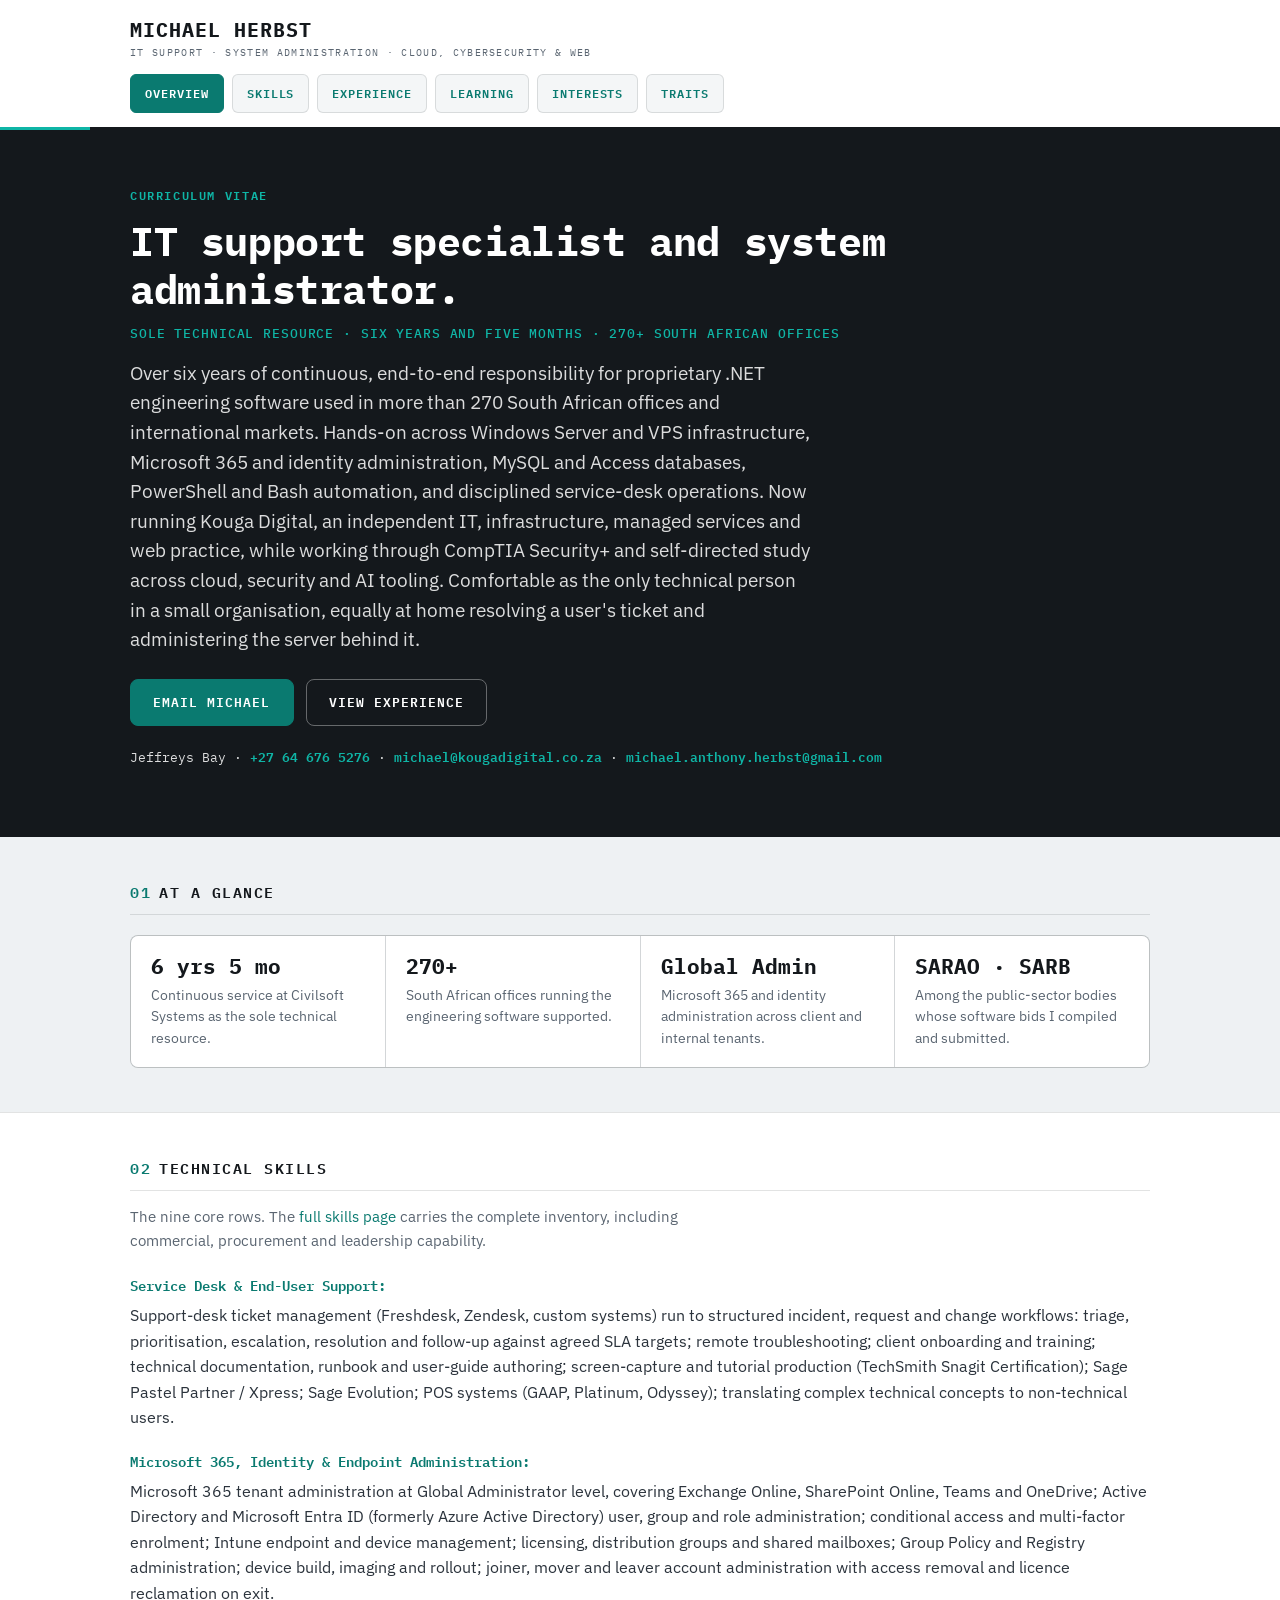
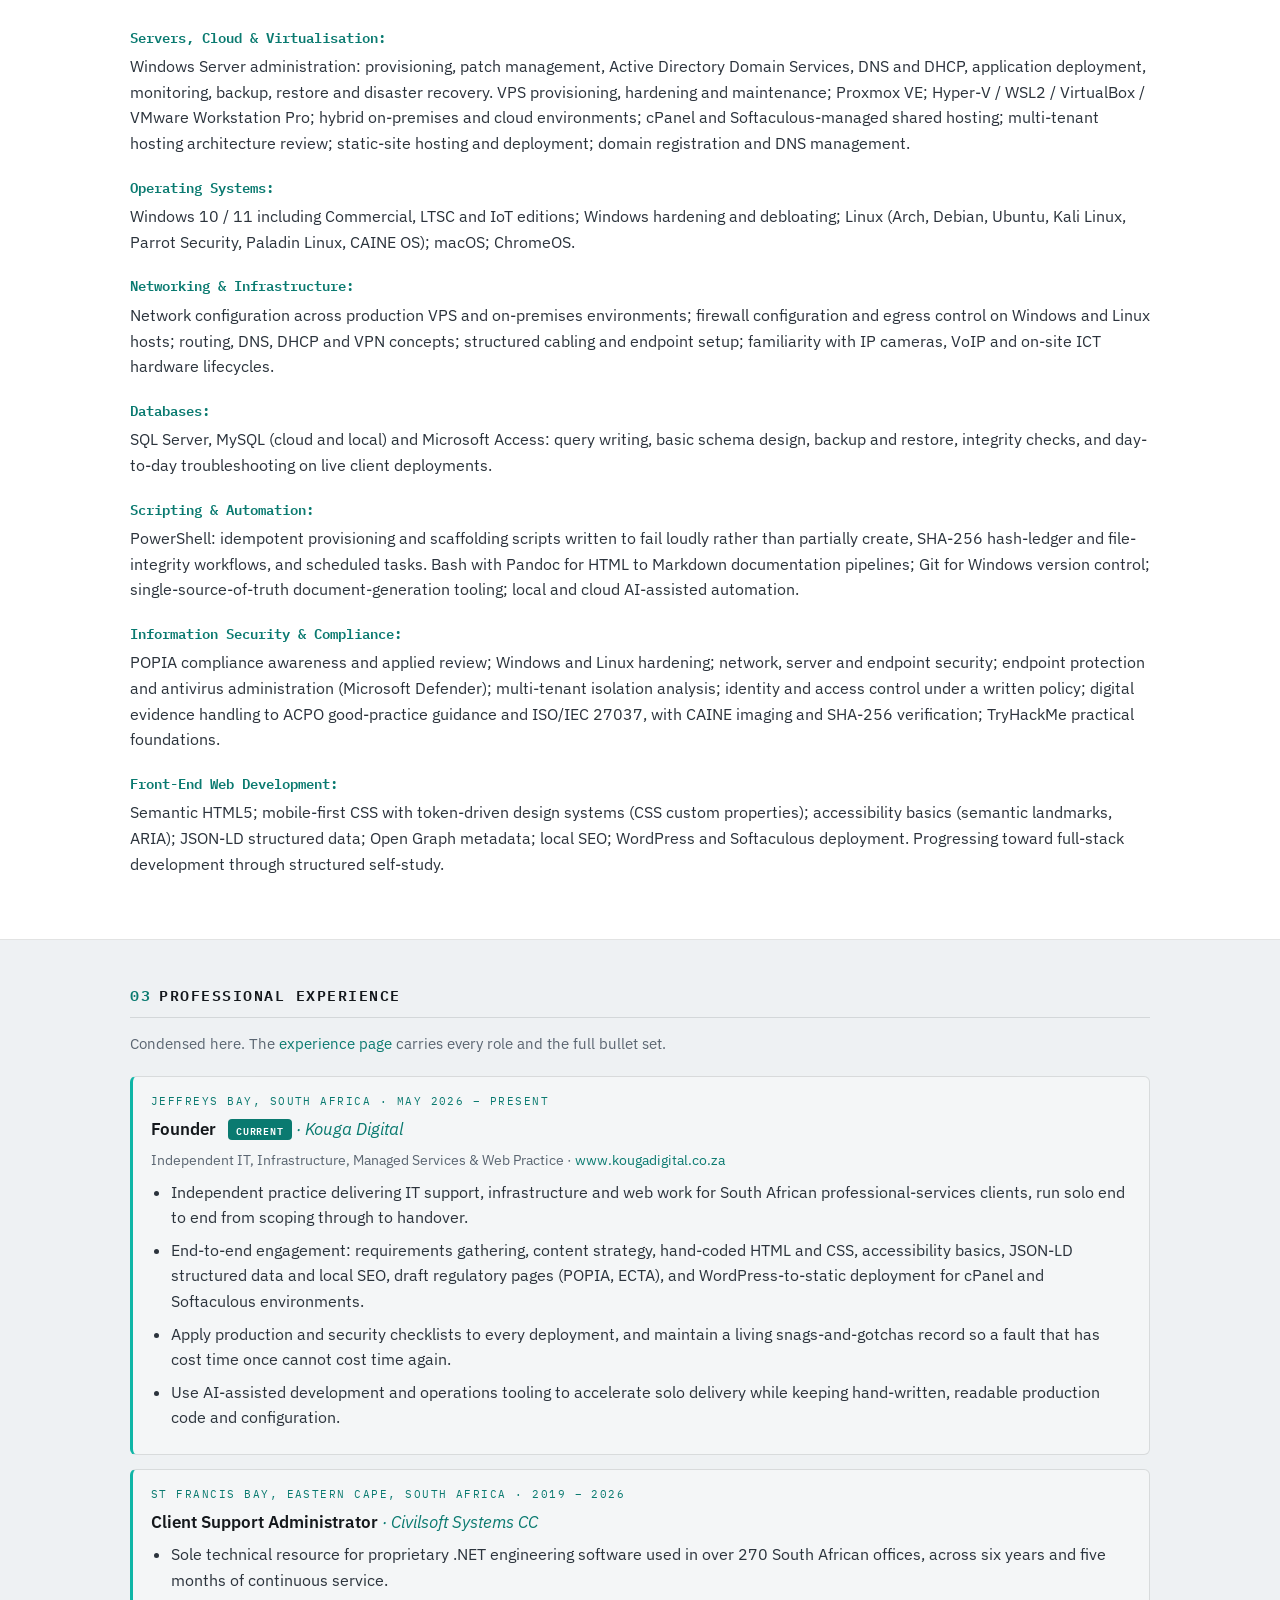
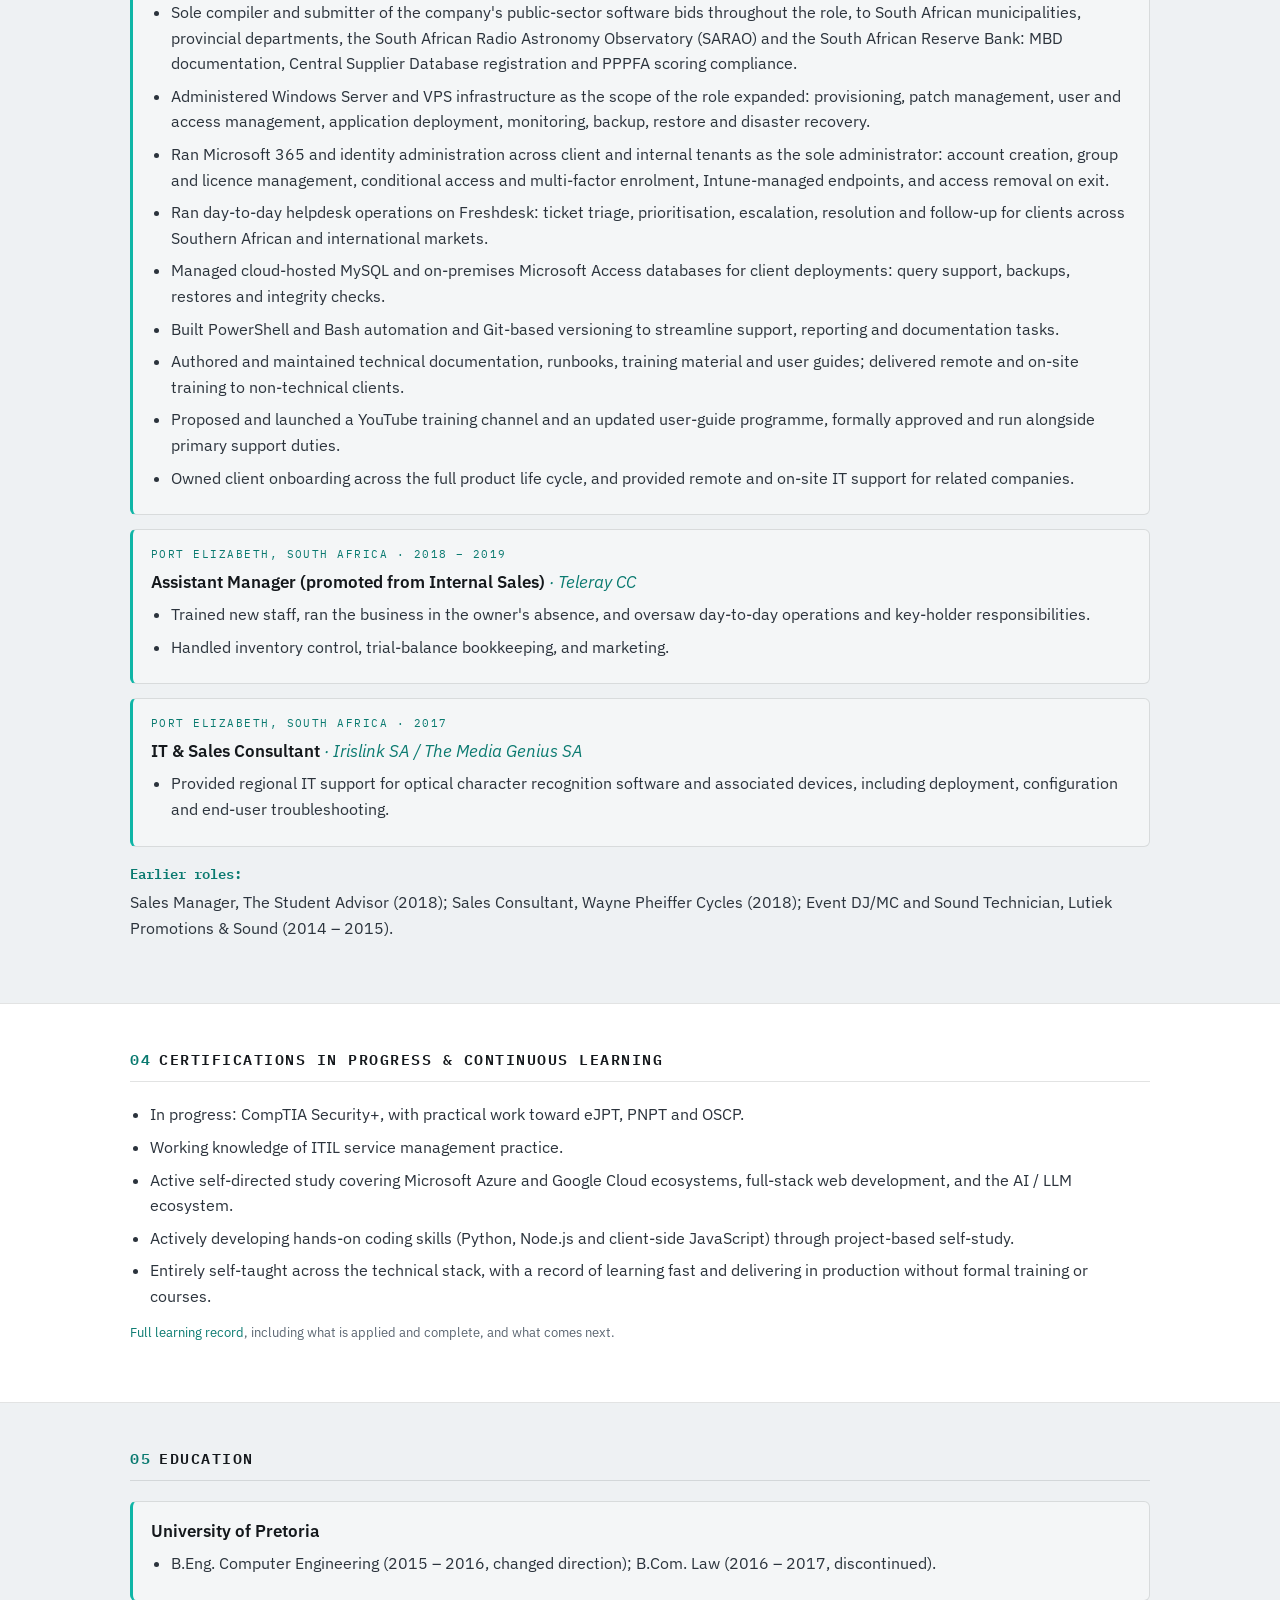
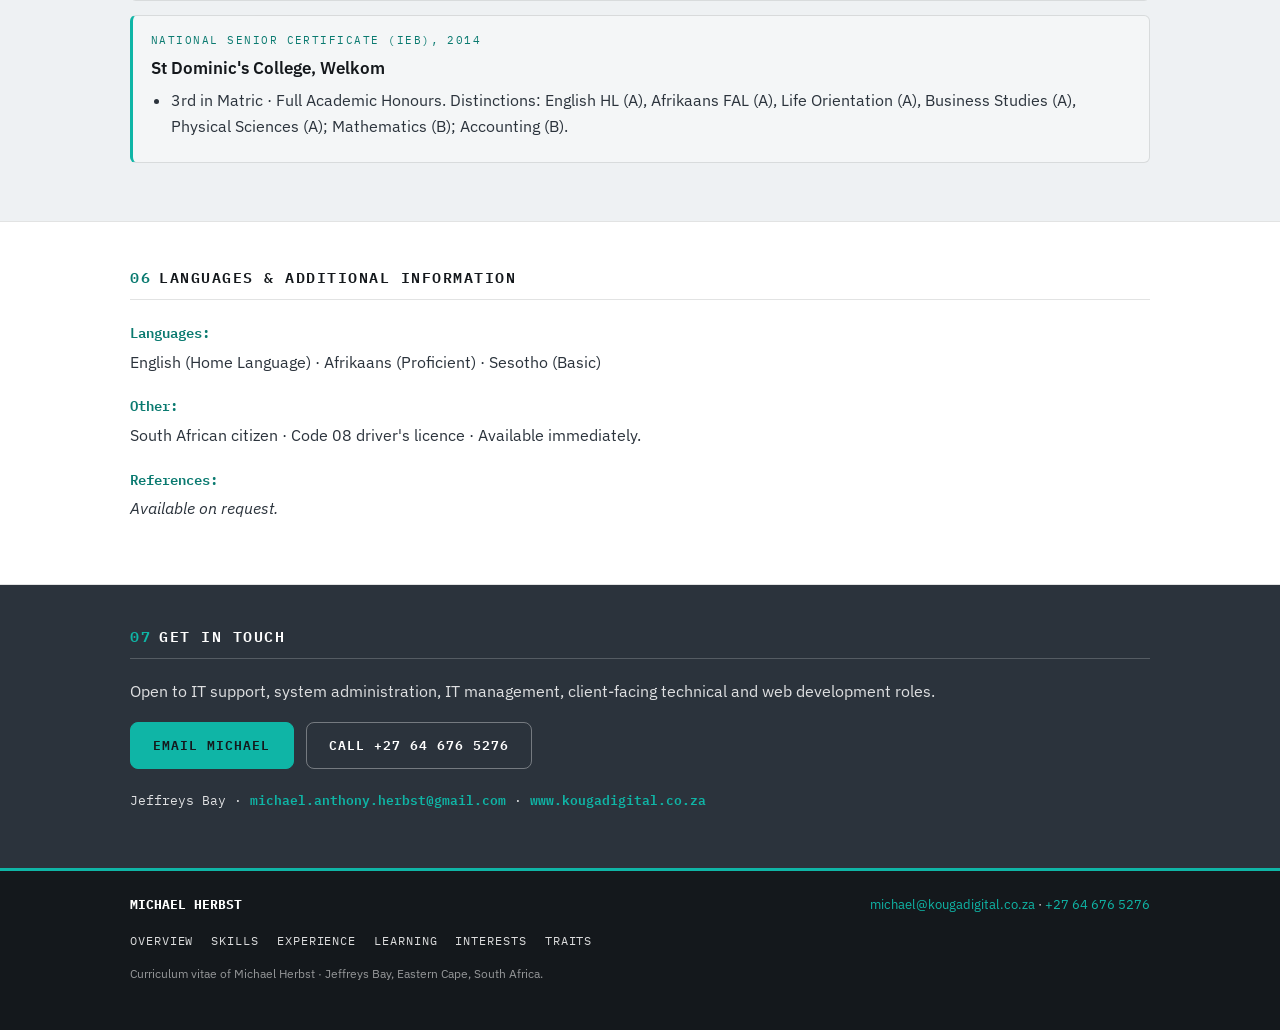
==== commit 011fcc67: "2026-08 CV redesign: semantic tokens, dark mode, SEO, and site structure This commit represents the " ====
--- a/index.html
+++ b/index.html
@@ -4,9 +4,24 @@
   <meta charset="UTF-8">
   <meta name="viewport" content="width=device-width, initial-scale=1.0">
   <title>Michael Herbst &middot; Curriculum Vitae</title>
-  <meta name="description" content="Curriculum vitae of Michael Herbst: IT support specialist, system administrator and web developer in Jeffreys Bay, Eastern Cape, South Africa.">
+  <meta name="description" content="Curriculum vitae of Michael Herbst: IT support specialist and system administrator in Jeffreys Bay, South Africa. Six years as sole technical resource for engineering software used in over 270 offices; Windows Server, Microsoft 365, Entra ID, databases, automation and security.">
   <meta name="theme-color" content="#0a7a70">
+  <link rel="canonical" href="https://michael-herbst-za.github.io/">
   <link rel="icon" type="image/svg+xml" href="assets/favicon.svg">
+  <meta property="og:type" content="profile">
+  <meta property="og:site_name" content="Michael Herbst &middot; Curriculum Vitae">
+  <meta property="og:title" content="Michael Herbst &middot; IT Support Specialist &amp; System Administrator">
+  <meta property="og:description" content="Six years as the sole technical resource for engineering software used in over 270 South African offices. Windows Server, Microsoft 365 and Entra ID, databases, automation, security and public-sector tendering.">
+  <meta property="og:url" content="https://michael-herbst-za.github.io/">
+  <meta property="og:locale" content="en_ZA">
+  <meta property="og:image" content="https://michael-herbst-za.github.io/assets/og.png">
+  <meta property="og:image:width" content="1200">
+  <meta property="og:image:height" content="630">
+  <meta property="og:image:alt" content="Michael Herbst — IT support specialist and system administrator. Sole technical resource, six years, 270+ offices.">
+  <meta name="twitter:image" content="https://michael-herbst-za.github.io/assets/og.png">
+  <meta name="twitter:card" content="summary_large_image">
+  <meta name="twitter:title" content="Michael Herbst &middot; IT Support Specialist &amp; System Administrator">
+  <meta name="twitter:description" content="Six years as the sole technical resource for engineering software used in over 270 South African offices.">
   <link rel="preconnect" href="https://fonts.googleapis.com">
   <link rel="preconnect" href="https://fonts.gstatic.com" crossorigin>
   <link href="https://fonts.googleapis.com/css2?family=IBM+Plex+Mono:wght@400;500;600;700&family=IBM+Plex+Sans:wght@400;500;600;700&display=swap" rel="stylesheet">
@@ -16,17 +31,55 @@
     "@context": "https://schema.org",
     "@type": "Person",
     "name": "Michael Herbst",
-    "jobTitle": "IT Support Specialist",
-    "email": "mailto:michael.anthony.herbst@gmail.com",
+    "givenName": "Michael",
+    "familyName": "Herbst",
+    "jobTitle": "IT Support Specialist and System Administrator",
+    "description": "IT support specialist and system administrator with over six years as the sole technical resource for proprietary .NET engineering software used in more than 270 South African offices, and founder of Kouga Digital.",
+    "email": "mailto:michael@kougadigital.co.za",
     "telephone": "+27646765276",
     "url": "https://michael-herbst-za.github.io/",
+    "nationality": "South African",
+    "knowsLanguage": ["en", "af", "st"],
     "sameAs": ["https://www.kougadigital.co.za/"],
     "address": {
       "@type": "PostalAddress",
       "addressLocality": "Jeffreys Bay",
       "addressRegion": "Eastern Cape",
       "addressCountry": "ZA"
-    }
+    },
+    "worksFor": {
+      "@type": "Organization",
+      "name": "Kouga Digital",
+      "url": "https://www.kougadigital.co.za/",
+      "description": "Independent IT, infrastructure, managed services and web practice."
+    },
+    "alumniOf": [
+      { "@type": "CollegeOrUniversity", "name": "University of Pretoria" },
+      { "@type": "EducationalOrganization", "name": "St Dominic's College, Welkom" }
+    ],
+    "knowsAbout": [
+      "Windows Server administration",
+      "Active Directory Domain Services",
+      "Microsoft 365 administration",
+      "Microsoft Entra ID",
+      "Microsoft Intune",
+      "VPS administration",
+      "Proxmox VE",
+      "Hyper-V",
+      "MySQL",
+      "SQL Server",
+      "Microsoft Access",
+      "PowerShell",
+      "Bash",
+      "Git",
+      "Service desk operations",
+      "ITIL service management",
+      "POPIA compliance",
+      "Windows and Linux hardening",
+      "Public-sector tender compilation",
+      "Semantic HTML and CSS",
+      "Local and cloud LLM deployment"
+    ]
   }
   </script>
 </head>
@@ -39,7 +92,7 @@
         <div class="brand">
           <div>
             <div class="wordmark">MICHAEL HERBST</div>
-            <div class="descriptor">IT Support &middot; System Administration &middot; Cloud &amp; Web</div>
+            <div class="descriptor">IT Support &middot; System Administration &middot; Cloud, Cybersecurity &amp; Web</div>
           </div>
         </div>
         <nav class="nav-row" aria-label="CV sections">
@@ -58,22 +111,26 @@
   <section class="hero">
     <div class="wrap">
       <p class="kicker">Curriculum Vitae</p>
-      <h1>IT support specialist, system administrator and web developer.</h1>
+      <h1>IT support specialist and system administrator.</h1>
+      <p class="hero-strap">Sole technical resource &middot; six years and five months &middot; 270+ South African offices</p>
       <p class="lede">
-        Over six years of continuous, end-to-end client support for proprietary engineering
-        software used across the South African market, with practical depth in .NET application
-        support, Windows Server VPS administration, SQL/MySQL database management, and PowerShell
-        and Bash automation. Now running Kouga Digital, an independent information technology,
-        web development and digital marketing consultancy, while progressing self-directed study
-        in cloud, cybersecurity and AI tooling. Calm under pressure and meticulous with documentation.
+        Over six years of continuous, end-to-end responsibility for proprietary .NET engineering
+        software used in more than 270 South African offices and international markets. Hands-on
+        across Windows Server and VPS infrastructure, Microsoft 365 and identity administration,
+        MySQL and Access databases, PowerShell and Bash automation, and disciplined service-desk
+        operations. Now running Kouga Digital, an independent IT, infrastructure, managed services
+        and web practice, while working through CompTIA Security+ and self-directed study across
+        cloud, security and AI tooling. Comfortable as the only technical person in a small
+        organisation, equally at home resolving a user's ticket and administering the server behind it.
       </p>
       <div class="hero-actions">
-        <a class="btn" href="mailto:michael.anthony.herbst@gmail.com">Email Michael</a>
+        <a class="btn" href="mailto:michael@kougadigital.co.za">Email Michael</a>
         <a class="btn btn-ghost" href="experience.html">View experience</a>
       </div>
       <p class="cta-note">
-        Jeffreys Bay, Eastern Cape, South Africa &middot;
+        Jeffreys Bay &middot;
         <a href="tel:+27646765276">+27 64 676 5276</a> &middot;
+        <a href="mailto:michael@kougadigital.co.za">michael@kougadigital.co.za</a> &middot;
         <a href="mailto:michael.anthony.herbst@gmail.com">michael.anthony.herbst@gmail.com</a>
       </p>
     </div>
@@ -81,43 +138,73 @@
 
   <main id="main">
 
-    <section class="section" aria-labelledby="skills-heading">
-      <div class="wrap">
-        <h2 id="skills-heading"><span class="section-number">01</span> Technical Skills</h2>
+    <section class="section" aria-labelledby="atglance-heading">
+      <div class="wrap">
+        <h2 id="atglance-heading"><span class="section-number">01</span> At a Glance</h2>
+        <div class="stat-strip">
+          <div class="stat">
+            <span class="stat-value">6 yrs 5 mo</span>
+            <span class="stat-label">Continuous service at Civilsoft Systems as the sole technical resource.</span>
+          </div>
+          <div class="stat">
+            <span class="stat-value">270+</span>
+            <span class="stat-label">South African offices running the engineering software supported.</span>
+          </div>
+          <div class="stat">
+            <span class="stat-value">Global Admin</span>
+            <span class="stat-label">Microsoft 365 and identity administration across client and internal tenants.</span>
+          </div>
+          <div class="stat">
+            <span class="stat-value">SARAO &middot; SARB</span>
+            <span class="stat-label">Among the public-sector bodies whose software bids I compiled and submitted.</span>
+          </div>
+        </div>
+      </div>
+    </section>
+
+    <section class="section alt" aria-labelledby="skills-heading">
+      <div class="wrap">
+        <h2 id="skills-heading"><span class="section-number">02</span> Technical Skills</h2>
+        <p class="section-intro">The nine core rows. The <a href="skills.html">full skills page</a> carries the complete inventory, including commercial, procurement and leadership capability.</p>
+
+        <div class="item-row">
+          <span class="item-label">Service Desk &amp; End-User Support:</span>
+          <p>Support-desk ticket management (Freshdesk, Zendesk, custom systems) run to structured incident, request and change workflows: triage, prioritisation, escalation, resolution and follow-up against agreed SLA targets; remote troubleshooting; client onboarding and training; technical documentation, runbook and user-guide authoring; screen-capture and tutorial production (TechSmith Snagit Certification); Sage Pastel Partner / Xpress; Sage Evolution; POS systems (GAAP, Platinum, Odyssey); translating complex technical concepts to non-technical users.</p>
+        </div>
+
+        <div class="item-row">
+          <span class="item-label">Microsoft 365, Identity &amp; Endpoint Administration:</span>
+          <p>Microsoft 365 tenant administration at Global Administrator level, covering Exchange Online, SharePoint Online, Teams and OneDrive; Active Directory and Microsoft Entra ID (formerly Azure Active Directory) user, group and role administration; conditional access and multi-factor enrolment; Intune endpoint and device management; licensing, distribution groups and shared mailboxes; Group Policy and Registry administration; device build, imaging and rollout; joiner, mover and leaver account administration with access removal and licence reclamation on exit.</p>
+        </div>
 
         <div class="item-row">
           <span class="item-label">Servers, Cloud &amp; Virtualisation:</span>
-          <p>Windows Server VPS administration, provisioning, hardening and maintenance; Hyper-V / WSL2; VirtualBox; hybrid on-prem/cloud environments; cPanel and Softaculous-managed shared hosting; domain registration and DNS management.</p>
+          <p>Windows Server administration: provisioning, patch management, Active Directory Domain Services, DNS and DHCP, application deployment, monitoring, backup, restore and disaster recovery. VPS provisioning, hardening and maintenance; Proxmox VE; Hyper-V / WSL2 / VirtualBox / VMware Workstation Pro; hybrid on-premises and cloud environments; cPanel and Softaculous-managed shared hosting; multi-tenant hosting architecture review; static-site hosting and deployment; domain registration and DNS management.</p>
+        </div>
+
+        <div class="item-row">
+          <span class="item-label">Operating Systems:</span>
+          <p>Windows 10 / 11 including Commercial, LTSC and IoT editions; Windows hardening and debloating; Linux (Arch, Debian, Ubuntu, Kali Linux, Parrot Security, Paladin Linux, CAINE OS); macOS; ChromeOS.</p>
+        </div>
+
+        <div class="item-row">
+          <span class="item-label">Networking &amp; Infrastructure:</span>
+          <p>Network configuration across production VPS and on-premises environments; firewall configuration and egress control on Windows and Linux hosts; routing, DNS, DHCP and VPN concepts; structured cabling and endpoint setup; familiarity with IP cameras, VoIP and on-site ICT hardware lifecycles.</p>
         </div>
 
         <div class="item-row">
           <span class="item-label">Databases:</span>
-          <p>SQL Server, MySQL (cloud and local), Microsoft Access; query writing, basic schema design, backup and restore, integrity checks and troubleshooting.</p>
-        </div>
-
-        <div class="item-row">
-          <span class="item-label">Operating Systems:</span>
-          <p>Windows 10 / 11 (including LTSC and IoT LTSC editions); Group Policy; Registry; Windows hardening and debloating; Linux (Ubuntu, Lubuntu).</p>
+          <p>SQL Server, MySQL (cloud and local) and Microsoft Access: query writing, basic schema design, backup and restore, integrity checks, and day-to-day troubleshooting on live client deployments.</p>
         </div>
 
         <div class="item-row">
           <span class="item-label">Scripting &amp; Automation:</span>
-          <p>PowerShell (file organisation, hash-ledger workflows, scheduled tasks); Bash with Pandoc (HTML to Markdown pipelines); Git for Windows; document and compliance workflow tooling.</p>
-        </div>
-
-        <div class="item-row">
-          <span class="item-label">Client Support &amp; Productivity:</span>
-          <p>Freshdesk ticket management; remote troubleshooting; client onboarding and training; technical documentation and guide authoring; screen-capture and tutorial production (TechSmith Snagit Certification); Microsoft 365 administration; Word, Excel, PowerPoint, Project, Visio, Publisher; Sage Pastel Partner / Xpress; Sage Evolution; POS systems; graphic design and video editing (Adobe Creative Cloud including Photoshop and Premiere, CorelDRAW, DaVinci Resolve, OBS, Shotcut).</p>
+          <p>PowerShell: idempotent provisioning and scaffolding scripts written to fail loudly rather than partially create, SHA-256 hash-ledger and file-integrity workflows, and scheduled tasks. Bash with Pandoc for HTML to Markdown documentation pipelines; Git for Windows version control; single-source-of-truth document-generation tooling; local and cloud AI-assisted automation.</p>
         </div>
 
         <div class="item-row">
           <span class="item-label">Information Security &amp; Compliance:</span>
-          <p>POPIA awareness and applied review; firewall and egress control; foundational ethical hacking (TryHackMe progression toward eJPT / PNPT / OSCP).</p>
-        </div>
-
-        <div class="item-row">
-          <span class="item-label">AI &amp; Emerging Technology:</span>
-          <p>Local LLM deployment with Ollama and AnythingLLM; Claude Code, Claude Desktop and Anthropic API integration; prompt design; Pandoc + Markdown + Obsidian knowledge-management pipelines.</p>
+          <p>POPIA compliance awareness and applied review; Windows and Linux hardening; network, server and endpoint security; endpoint protection and antivirus administration (Microsoft Defender); multi-tenant isolation analysis; identity and access control under a written policy; digital evidence handling to ACPO good-practice guidance and ISO/IEC 27037, with CAINE imaging and SHA-256 verification; TryHackMe practical foundations.</p>
         </div>
 
         <div class="item-row">
@@ -127,95 +214,86 @@
       </div>
     </section>
 
-    <section class="section alt" aria-labelledby="experience-heading">
-      <div class="wrap">
-        <h2 id="experience-heading"><span class="section-number">02</span> Professional Experience</h2>
-
-        <article class="card">
-          <p class="card-meta">Jeffreys Bay, South Africa &middot; May 2026 – Present</p>
+    <section class="section" aria-labelledby="experience-heading">
+      <div class="wrap">
+        <h2 id="experience-heading"><span class="section-number">03</span> Professional Experience</h2>
+        <p class="section-intro">Condensed here. The <a href="experience.html">experience page</a> carries every role and the full bullet set.</p>
+
+        <article class="card">
+          <p class="card-meta">Jeffreys Bay, South Africa &middot; May 2026 &ndash; Present</p>
           <h3>Founder <span class="badge">Current</span> <span class="job-employer">&middot; Kouga Digital</span></h3>
-          <p class="entity-line">Freelance Information Technology, Web Development &amp; Digital Marketing Consultancy &middot; <a href="https://www.kougadigital.co.za/">www.kougadigital.co.za</a></p>
-          <ul>
-            <li>Independent practice delivering clean, standards-compliant static websites for South African professional services clients.</li>
+          <p class="entity-line">Independent IT, Infrastructure, Managed Services &amp; Web Practice &middot; <a href="https://www.kougadigital.co.za/">www.kougadigital.co.za</a></p>
+          <ul>
+            <li>Independent practice delivering IT support, infrastructure and web work for South African professional-services clients, run solo end to end from scoping through to handover.</li>
             <li>End-to-end engagement: requirements gathering, content strategy, hand-coded HTML and CSS, accessibility basics, JSON-LD structured data and local SEO, draft regulatory pages (POPIA, ECTA), and WordPress-to-static deployment for cPanel and Softaculous environments.</li>
-            <li>Use AI-assisted development tooling (Claude, Anthropic API) to accelerate delivery on solo engagements while maintaining hand-written, readable production code.</li>
-            <li>Growing the practice through productised service design: flat-rate audits, tiered managed care plans and no-lock-in delivery, with expansion into home and office automation, digital marketing, and private and local AI.</li>
-          </ul>
-        </article>
-
-        <article class="card">
-          <p class="card-meta">St Francis Bay, Eastern Cape, South Africa &middot; December 2019 – May 2026</p>
+            <li>Apply production and security checklists to every deployment, and maintain a living snags-and-gotchas record so a fault that has cost time once cannot cost time again.</li>
+            <li>Use AI-assisted development and operations tooling to accelerate solo delivery while keeping hand-written, readable production code and configuration.</li>
+          </ul>
+        </article>
+
+        <article class="card">
+          <p class="card-meta">St Francis Bay, Eastern Cape, South Africa &middot; 2019 &ndash; 2026</p>
           <h3>Client Support Administrator <span class="job-employer">&middot; Civilsoft Systems CC</span></h3>
           <ul>
-            <li>Sole client-support resource for proprietary engineering software products used in over 270 South African offices, across over six years of continuous service.</li>
-            <li>Owned client onboarding, training, and ongoing support across the full product life cycle for proprietary .NET-based engineering software.</li>
-            <li>Proposed and executed a YouTube channel and updated user-guide programme, demonstrating independent project initiative alongside primary support duties.</li>
+            <li>Sole technical resource for proprietary .NET engineering software used in over 270 South African offices, across six years and five months of continuous service.</li>
+            <li>Sole compiler and submitter of the company's public-sector software bids throughout the role, to South African municipalities, provincial departments, the South African Radio Astronomy Observatory (SARAO) and the South African Reserve Bank: MBD documentation, Central Supplier Database registration and PPPFA scoring compliance.</li>
+            <li>Administered Windows Server and VPS infrastructure as the scope of the role expanded: provisioning, patch management, user and access management, application deployment, monitoring, backup, restore and disaster recovery.</li>
+            <li>Ran Microsoft 365 and identity administration across client and internal tenants as the sole administrator: account creation, group and licence management, conditional access and multi-factor enrolment, Intune-managed endpoints, and access removal on exit.</li>
+            <li>Ran day-to-day helpdesk operations on Freshdesk: ticket triage, prioritisation, escalation, resolution and follow-up for clients across Southern African and international markets.</li>
+            <li>Managed cloud-hosted MySQL and on-premises Microsoft Access databases for client deployments: query support, backups, restores and integrity checks.</li>
+            <li>Built PowerShell and Bash automation and Git-based versioning to streamline support, reporting and documentation tasks.</li>
             <li>Authored and maintained technical documentation, runbooks, training material and user guides; delivered remote and on-site training to non-technical clients.</li>
-            <li>Administered Windows Server VPS infrastructure as the scope of the role expanded: patching, user and access management, application deployment, monitoring, and recovery.</li>
-            <li>Managed cloud-hosted MySQL and on-premise Microsoft Access databases for client deployments: query support, backups, restores, and integrity checks.</li>
-            <li>Built PowerShell and Bash automation (file organisation, hash-ledger workflows, Pandoc document pipelines) and Git-based versioning to streamline support and documentation tasks.</li>
-            <li>Deployed and evaluated local AI tooling (Ollama, Gemini CLI, Claude Code) to support documentation, scripting, and day-to-day operational workflows.</li>
-            <li>Provided remote and on-site IT support for related companies.</li>
-            <li>Cross-functional contribution: marketing, sales support, training, and general office administration as required.</li>
-          </ul>
-        </article>
-
-        <article class="card">
-          <p class="card-meta">Port Elizabeth, South Africa &middot; May 2018 – January 2019</p>
+            <li>Proposed and launched a YouTube training channel and an updated user-guide programme, formally approved and run alongside primary support duties.</li>
+            <li>Owned client onboarding across the full product life cycle, and provided remote and on-site IT support for related companies.</li>
+          </ul>
+        </article>
+
+        <article class="card">
+          <p class="card-meta">Port Elizabeth, South Africa &middot; 2018 &ndash; 2019</p>
           <h3>Assistant Manager (promoted from Internal Sales) <span class="job-employer">&middot; Teleray CC</span></h3>
           <ul>
-            <li>Managed B2B and retail sales of consumer electronics, hardware and audiovisual equipment; advised customers on technical fit.</li>
             <li>Trained new staff, ran the business in the owner's absence, and oversaw day-to-day operations and key-holder responsibilities.</li>
             <li>Handled inventory control, trial-balance bookkeeping, and marketing.</li>
           </ul>
         </article>
 
         <article class="card">
-          <p class="card-meta">Port Elizabeth, South Africa &middot; January 2018 – March 2018 &middot; Role ended on company closure</p>
-          <h3>Sales Manager <span class="job-employer">&middot; The Student Advisor</span></h3>
-          <ul>
-            <li>Led external sales, marketing and administration; developed and maintained the client database; ran sales presentations and outbound campaigns.</li>
-          </ul>
-        </article>
-
-        <article class="card">
-          <p class="card-meta">Port Elizabeth, South Africa &middot; March 2017 – October 2017 &middot; Retrenched on company restructuring</p>
+          <p class="card-meta">Port Elizabeth, South Africa &middot; 2017</p>
           <h3>IT &amp; Sales Consultant <span class="job-employer">&middot; Irislink SA / The Media Genius SA</span></h3>
           <ul>
-            <li>Provided regional sales and IT support for optical character recognition software and associated devices, including deployment, configuration and end-user troubleshooting.</li>
-          </ul>
-        </article>
-
-        <div class="item-row">
-          <span class="item-label">Earlier roles (2014 – 2018):</span>
-          <ul>
-            <li>Sales Consultant, Wayne Pheiffer Cycles (April 2018, temporary).</li>
-            <li>Freelance Tutor and Freelance DJ during tertiary studies (2016 – 2018).</li>
-            <li>Event DJ/MC and Assistant Sound Technician, Lutiek Promotions &amp; Sound (now Fresco Sounds), Welkom (2014 – 2015).</li>
-          </ul>
-        </div>
-      </div>
-    </section>
-
-    <section class="section" aria-labelledby="learning-heading">
-      <div class="wrap">
-        <h2 id="learning-heading"><span class="section-number">03</span> Certifications &amp; Continuous Learning</h2>
+            <li>Provided regional IT support for optical character recognition software and associated devices, including deployment, configuration and end-user troubleshooting.</li>
+          </ul>
+        </article>
+
+        <div class="item-row">
+          <span class="item-label">Earlier roles:</span>
+          <p>Sales Manager, The Student Advisor (2018); Sales Consultant, Wayne Pheiffer Cycles (2018); Event DJ/MC and Sound Technician, Lutiek Promotions &amp; Sound (2014 &ndash; 2015).</p>
+        </div>
+      </div>
+    </section>
+
+    <section class="section alt" aria-labelledby="learning-heading">
+      <div class="wrap">
+        <h2 id="learning-heading"><span class="section-number">04</span> Certifications in Progress &amp; Continuous Learning</h2>
         <ul>
-          <li>Active self-directed study covering the Microsoft Azure and Google Cloud ecosystems, cybersecurity, full-stack web development, and AI / LLM tooling.</li>
-          <li>Cybersecurity progression: TryHackMe foundations, working toward eJPT, PNPT and OSCP.</li>
-          <li>Practical depth in POPIA, Windows / Linux hardening, and document and compliance workflow design.</li>
+          <li>In progress: CompTIA Security+, with practical work toward eJPT, PNPT and OSCP.</li>
+          <li>Working knowledge of ITIL service management practice.</li>
+          <li>Active self-directed study covering Microsoft Azure and Google Cloud ecosystems, full-stack web development, and the AI / LLM ecosystem.</li>
+          <li>Actively developing hands-on coding skills (Python, Node.js and client-side JavaScript) through project-based self-study.</li>
+          <li>Entirely self-taught across the technical stack, with a record of learning fast and delivering in production without formal training or courses.</li>
         </ul>
-      </div>
-    </section>
-
-    <section class="section alt" aria-labelledby="education-heading">
-      <div class="wrap">
-        <h2 id="education-heading"><span class="section-number">04</span> Education</h2>
+        <p class="fine"><a href="learning.html">Full learning record</a>, including what is applied and complete, and what comes next.</p>
+      </div>
+    </section>
+
+    <section class="section" aria-labelledby="education-heading">
+      <div class="wrap">
+        <h2 id="education-heading"><span class="section-number">05</span> Education</h2>
 
         <article class="card">
           <h3>University of Pretoria</h3>
           <ul>
-            <li>B.Eng. Computer Engineering (2015 – 2016, changed direction); B.Com. Law (2016 – 2017, discontinued).</li>
+            <li>B.Eng. Computer Engineering (2015 &ndash; 2016, changed direction); B.Com. Law (2016 &ndash; 2017, discontinued).</li>
           </ul>
         </article>
 
@@ -224,15 +302,14 @@
           <h3>St Dominic's College, Welkom</h3>
           <ul>
             <li>3rd in Matric &middot; Full Academic Honours. Distinctions: English HL (A), Afrikaans FAL (A), Life Orientation (A), Business Studies (A), Physical Sciences (A); Mathematics (B); Accounting (B).</li>
-            <li>Leadership: Prefect, Peer Counsellor, Head of Entertainment Portfolio. Sport: Rugby 1st XV, Soccer 1st XI, Jiu-Jitsu.</li>
-          </ul>
-        </article>
-      </div>
-    </section>
-
-    <section class="section" aria-labelledby="additional-heading">
-      <div class="wrap">
-        <h2 id="additional-heading"><span class="section-number">05</span> Languages &amp; Additional Information</h2>
+          </ul>
+        </article>
+      </div>
+    </section>
+
+    <section class="section alt" aria-labelledby="additional-heading">
+      <div class="wrap">
+        <h2 id="additional-heading"><span class="section-number">06</span> Languages &amp; Additional Information</h2>
 
         <div class="item-row">
           <span class="item-label">Languages:</span>
@@ -255,12 +332,17 @@
 
   <section class="cta-band" aria-labelledby="contact-heading">
     <div class="wrap">
-      <h2 id="contact-heading"><span class="section-number">06</span> Get in Touch</h2>
-      <p>Open to IT support, systems administration, client-facing technical and web development roles.</p>
+      <h2 id="contact-heading"><span class="section-number">07</span> Get in Touch</h2>
+      <p>Open to IT support, system administration, IT management, client-facing technical and web development roles.</p>
       <div class="hero-actions">
-        <a class="btn" href="mailto:michael.anthony.herbst@gmail.com">Email Michael</a>
+        <a class="btn" href="mailto:michael@kougadigital.co.za">Email Michael</a>
         <a class="btn btn-ghost" href="tel:+27646765276">Call +27 64 676 5276</a>
       </div>
+      <p class="cta-note">
+        Jeffreys Bay &middot;
+        <a href="mailto:michael.anthony.herbst@gmail.com">michael.anthony.herbst@gmail.com</a> &middot;
+        <a href="https://www.kougadigital.co.za/">www.kougadigital.co.za</a>
+      </p>
     </div>
   </section>
 
@@ -268,8 +350,16 @@
     <div class="wrap">
       <div class="footer-row">
         <span class="footer-brand">MICHAEL HERBST</span>
-        <span class="footer-contact"><a href="mailto:michael.anthony.herbst@gmail.com">michael.anthony.herbst@gmail.com</a> &middot; <a href="tel:+27646765276">+27 64 676 5276</a></span>
-      </div>
+        <span class="footer-contact"><a href="mailto:michael@kougadigital.co.za">michael@kougadigital.co.za</a> &middot; <a href="tel:+27646765276">+27 64 676 5276</a></span>
+      </div>
+      <nav class="footer-nav" aria-label="Footer">
+        <a href="index.html">Overview</a>
+        <a href="skills.html">Skills</a>
+        <a href="experience.html">Experience</a>
+        <a href="learning.html">Learning</a>
+        <a href="interests.html">Interests</a>
+        <a href="traits.html">Traits</a>
+      </nav>
       <p class="footer-note">Curriculum vitae of Michael Herbst &middot; Jeffreys Bay, Eastern Cape, South Africa.</p>
     </div>
   </footer>
--- a/assets/style.css
+++ b/assets/style.css
@@ -4,6 +4,10 @@
    2026-07 revision: tokens, IBM Plex Mono + Sans, web type scale, header
    wordmark + nav, ink hero, kicker, numbered sections, card / callout /
    badge / item-row components, CTA band, ink footer, a11y patterns.
+
+   2026-08 revision: the raw brand palette is now mapped through a semantic
+   token layer (--bg / --surface / --text / --rule / --link ...) so the whole
+   site can honour prefers-color-scheme without duplicating component rules.
    CV-specific extensions are marked in their own blocks.
    ========================================================================== */
 
@@ -11,18 +15,76 @@
    in each page head (faster than an @import here, which blocks CSS parsing). */
 
 :root {
+  /* ---- Raw brand palette (Kouga Digital) --------------------------------- */
   --ink:         #14181c;            /* near-black; primary text and heavy rules */
   --graphite:    #2b333c;            /* secondary text, slightly softer */
   --slate:       #5a6571;            /* muted/tertiary text, metadata, footers */
   --mist:        #f4f6f7;            /* subtle surface tint; card backgrounds, tag fills */
   --ui-bg:       #eef1f3;            /* overall page/app background */
-  --accent:      #0fb5a6;            /* bright teal; hover fills, accents on dark grounds (needs ink text when used as a fill) */
-  --accent-deep: #0a7a70;            /* deep teal; text-safe on light: links, CTAs, labels. WCAG AA 4.5:1 on white/mist/ui-bg */
-  --line:        rgba(20,24,28,.12); /* borders and dividers */
-  --row-tint:    rgba(15,181,166,0.10); /* recommended row tint */
+  --accent:      #0fb5a6;            /* bright teal; hover fills, accents on dark grounds */
+  --accent-deep: #0a7a70;            /* deep teal; text-safe on light. WCAG AA on white/mist/ui-bg */
+
+  /* ---- Semantic layer: light (default) ----------------------------------- */
+  --bg:           var(--ui-bg);       /* page ground */
+  --surface:      #fff;               /* raised surface: header, .section.alt, stat cells */
+  --surface-2:    var(--mist);        /* subtle fill: cards, nav buttons, tags */
+  --text:         var(--graphite);    /* body copy */
+  --text-strong:  var(--ink);         /* headings */
+  --text-muted:   var(--slate);       /* metadata, fine print */
+  --rule:         rgba(20,24,28,.12); /* borders and dividers */
+  --link:         var(--accent-deep); /* text-safe accent on light grounds */
+  --label:        var(--accent-deep); /* item labels, section numbers, card meta */
+
+  /* Inverted grounds (hero, CTA band, footer) stay dark in both schemes. */
+  --invert-bg:      var(--ink);
+  --invert-bg-2:    var(--graphite);
+  --invert-text:    #fff;
+  --invert-text-70: rgba(255,255,255,.85);
+  --invert-text-50: rgba(255,255,255,.55);
+  --invert-rule:    rgba(255,255,255,.35);
+
+  --shadow: none;
 
   --mono: "IBM Plex Mono", ui-monospace, monospace;
   --sans: "IBM Plex Sans", system-ui, sans-serif;
+}
+
+/* ---- Semantic layer: dark ------------------------------------------------
+   Only the semantic tokens are redefined; every component rule below is
+   written against them, so nothing else needs a dark variant. Guarded so an
+   explicit data-theme="light" always wins.
+   ------------------------------------------------------------------------ */
+@media (prefers-color-scheme: dark) {
+  :root:not([data-theme="light"]) {
+    --bg:          #0f1418;
+    --surface:     #171d23;
+    --surface-2:   #1c242b;
+    --text:        #c6d0d8;
+    --text-strong: #f2f5f7;
+    --text-muted:  #919da9;
+    --rule:        rgba(255,255,255,.14);
+    --link:        #35d6c5;
+    --label:       #35d6c5;
+    --invert-bg:   #090d10;
+    --invert-bg-2: #131a20;
+    --shadow:      0 1px 2px rgba(0,0,0,.35);
+  }
+}
+
+/* Explicit opt-in, so a theme switch can be added later without a rewrite. */
+:root[data-theme="dark"] {
+  --bg:          #0f1418;
+  --surface:     #171d23;
+  --surface-2:   #1c242b;
+  --text:        #c6d0d8;
+  --text-strong: #f2f5f7;
+  --text-muted:  #919da9;
+  --rule:        rgba(255,255,255,.14);
+  --link:        #35d6c5;
+  --label:       #35d6c5;
+  --invert-bg:   #090d10;
+  --invert-bg-2: #131a20;
+  --shadow:      0 1px 2px rgba(0,0,0,.35);
 }
 
 * { box-sizing: border-box; }
@@ -34,8 +96,8 @@
   font-family: var(--sans);
   font-size: 16px;
   line-height: 1.6;
-  color: var(--graphite);
-  background: var(--ui-bg);
+  color: var(--text);
+  background: var(--bg);
   -webkit-font-smoothing: antialiased;
 }
 
@@ -59,7 +121,7 @@
 }
 .skip-link:focus { left: 0; }
 
-a { color: var(--accent-deep); text-decoration: none; }
+a { color: var(--link); text-decoration: none; }
 a:hover { text-decoration: underline; }
 :focus-visible { outline: 2px solid var(--accent); outline-offset: 2px; }
 
@@ -67,7 +129,7 @@
    Header, wordmark, nav
    ========================================================================== */
 
-.site-header { background: #fff; }
+.site-header { background: var(--surface); }
 
 .header-inner {
   display: flex;
@@ -85,7 +147,7 @@
   font-weight: 700;
   font-size: 20px;
   letter-spacing: 0.05em;
-  color: var(--ink);
+  color: var(--text-strong);
   line-height: 1.2;
 }
 
@@ -94,7 +156,7 @@
   font-weight: 400;
   font-size: 9.5px;
   letter-spacing: 0.14em;
-  color: var(--slate);
+  color: var(--text-muted);
   text-transform: uppercase;
   margin-top: 3px;
 }
@@ -107,9 +169,9 @@
 
 .nav-btn {
   display: inline-block;
-  background: var(--mist);
-  color: var(--accent-deep);
-  border: 1px solid var(--line);
+  background: var(--surface-2);
+  color: var(--link);
+  border: 1px solid var(--rule);
   border-radius: 6px;
   padding: 9px 14px;
   font-family: var(--mono);
@@ -125,7 +187,7 @@
 .nav-btn.active { background: var(--accent-deep); color: #fff; border-color: var(--accent-deep); }
 
 /* Brand stripe: 3px ink bar with 90px teal left segment */
-.brand-stripe { height: 3px; width: 100%; background: var(--ink); position: relative; }
+.brand-stripe { height: 3px; width: 100%; background: var(--invert-bg); position: relative; }
 .brand-stripe::before {
   content: "";
   position: absolute;
@@ -139,14 +201,14 @@
    ========================================================================== */
 
 .section { padding: 44px 0; }
-.section.alt { background: #fff; border-top: 1px solid var(--line); border-bottom: 1px solid var(--line); }
+.section.alt { background: var(--surface); border-top: 1px solid var(--rule); border-bottom: 1px solid var(--rule); }
 
 h1 {
   font-family: var(--mono);
   font-weight: 700;
   font-size: clamp(28px, 4.6vw, 40px);
   line-height: 1.2;
-  color: var(--ink);
+  color: var(--text-strong);
   margin: 0 0 14px;
   letter-spacing: -0.01em;
 }
@@ -155,10 +217,10 @@
   font-family: var(--mono);
   font-size: 15px;
   font-weight: 600;
-  color: var(--ink);
+  color: var(--text-strong);
   text-transform: uppercase;
   letter-spacing: 0.10em;
-  border-bottom: 1px solid var(--line);
+  border-bottom: 1px solid var(--rule);
   padding-bottom: 9px;
   margin: 0 0 20px;
   display: flex;
@@ -167,19 +229,32 @@
   flex-wrap: wrap;
 }
 
-.section-number { color: var(--accent-deep); }
+.section-number { color: var(--label); }
 
 h3 {
   font-family: var(--sans);
   font-size: 17px;
   font-weight: 600;
-  color: var(--ink);
+  color: var(--text-strong);
   margin: 0 0 6px;
 }
 
+h4 {
+  font-family: var(--mono);
+  font-size: 12px;
+  font-weight: 600;
+  text-transform: uppercase;
+  letter-spacing: 0.10em;
+  color: var(--label);
+  margin: 24px 0 12px;
+}
+
 p { margin: 0 0 14px; }
-.lede { font-size: 18.5px; color: var(--graphite); max-width: 62ch; }
-.fine { font-size: 13px; color: var(--slate); }
+.lede { font-size: 18.5px; color: var(--text); max-width: 62ch; }
+.fine { font-size: 13px; color: var(--text-muted); }
+
+/* Short explanatory line under a section heading */
+.section-intro { max-width: 70ch; color: var(--text-muted); font-size: 15px; margin: -6px 0 20px; }
 
 ul { margin: 6px 0 14px; padding-left: 20px; }
 li { margin-bottom: 7px; }
@@ -191,12 +266,12 @@
    ========================================================================== */
 
 /* Dark ink hero: brings the ink/graphite/slate neutrals forward on every page */
-.hero { background: var(--ink); padding: 56px 0 52px; }
-.hero h1 { color: #fff; }
-.hero .lede { color: rgba(255,255,255,.85); }
+.hero { background: var(--invert-bg); padding: 56px 0 52px; }
+.hero h1 { color: var(--invert-text); }
+.hero .lede { color: var(--invert-text-70); }
 .hero a:not(.btn) { color: var(--accent); }
-.hero .btn-ghost { color: #fff; border-color: rgba(255,255,255,.35); }
-.hero .btn-ghost:hover { background: var(--graphite); color: #fff; border-color: var(--accent); }
+.hero .btn-ghost { color: var(--invert-text); border-color: var(--invert-rule); }
+.hero .btn-ghost:hover { background: var(--invert-bg-2); color: var(--invert-text); border-color: var(--accent); }
 .hero .kicker { color: var(--accent); }
 
 .kicker {
@@ -205,8 +280,19 @@
   font-weight: 600;
   text-transform: uppercase;
   letter-spacing: 0.14em;
-  color: var(--accent-deep);
+  color: var(--label);
   margin: 0 0 12px;
+}
+
+/* Mono strap directly under the hero h1: the headline credential in one line */
+.hero-strap {
+  font-family: var(--mono);
+  font-size: 12.5px;
+  font-weight: 500;
+  letter-spacing: 0.07em;
+  text-transform: uppercase;
+  color: var(--accent);
+  margin: -4px 0 16px;
 }
 
 .hero-actions { display: flex; flex-wrap: wrap; gap: 12px; margin-top: 24px; }
@@ -227,12 +313,45 @@
 }
 .btn:hover { background: var(--accent); color: var(--ink); border-color: var(--accent); text-decoration: none; }
 
-.btn-ghost { background: transparent; color: var(--accent-deep); border-color: var(--line); }
-.btn-ghost:hover { background: var(--mist); color: var(--accent-deep); border-color: var(--accent); }
+.btn-ghost { background: transparent; color: var(--link); border-color: var(--rule); }
+.btn-ghost:hover { background: var(--surface-2); color: var(--link); border-color: var(--accent); }
 
 /* Prominent contact line under hero and CTA-band action rows */
-.cta-note { margin-top: 16px; font-family: var(--mono); font-size: 13.5px; color: rgba(255,255,255,.82); }
+.cta-note { margin-top: 18px; font-family: var(--mono); font-size: 13px; color: var(--invert-text-70); line-height: 2; }
 .cta-note a { color: var(--accent); font-weight: 600; }
+
+/* ==========================================================================
+   Stat strip (CV extension): headline facts, scannable in one pass
+   ========================================================================== */
+
+.stat-strip {
+  display: grid;
+  grid-template-columns: repeat(auto-fit, minmax(200px, 1fr));
+  gap: 1px;
+  background: var(--rule);
+  border: 1px solid var(--rule);
+  border-radius: 8px;
+  overflow: hidden;
+  margin: 0;
+}
+
+.stat { background: var(--surface); padding: 18px 20px; }
+
+.stat-value {
+  display: block;
+  font-family: var(--mono);
+  font-size: 21px;
+  font-weight: 700;
+  line-height: 1.2;
+  color: var(--text-strong);
+}
+
+.stat-label {
+  display: block;
+  margin-top: 6px;
+  font-size: 13.5px;
+  color: var(--text-muted);
+}
 
 /* ==========================================================================
    Components carried forward from the document system
@@ -240,23 +359,35 @@
 
 /* Callout / note block */
 .callout {
-  background: var(--mist);
+  background: var(--surface-2);
   border-left: 3px solid var(--accent);
   border-radius: 0 6px 6px 0;
   padding: 13px 16px;
   margin: 0 0 18px;
-  color: var(--graphite);
+  color: var(--text);
 }
 .callout p:last-child { margin-bottom: 0; }
+
+.callout-title {
+  display: block;
+  font-family: var(--mono);
+  font-size: 11px;
+  font-weight: 600;
+  text-transform: uppercase;
+  letter-spacing: 0.12em;
+  color: var(--label);
+  margin-bottom: 6px;
+}
 
 /* Cards (party-card pattern) */
 .card {
-  background: var(--mist);
-  border: 1px solid var(--line);
+  background: var(--surface-2);
+  border: 1px solid var(--rule);
   border-left: 3px solid var(--accent);
   border-radius: 6px;
   padding: 16px 18px;
   margin-bottom: 14px;
+  box-shadow: var(--shadow);
 }
 .card p:last-child, .card ul:last-child { margin-bottom: 0; }
 
@@ -266,7 +397,7 @@
   font-weight: 400;
   text-transform: uppercase;
   letter-spacing: 0.14em;
-  color: var(--accent-deep);
+  color: var(--label);
   margin-bottom: 6px;
 }
 
@@ -301,26 +432,44 @@
 .item-label {
   font-family: var(--mono);
   font-weight: 600;
-  color: var(--accent-deep);
+  color: var(--label);
   font-size: 14px;
 }
 
+/* Tag chips (CV extension): quick-scan stack summary */
+.tag-list { display: flex; flex-wrap: wrap; gap: 7px; margin: 0 0 6px; padding: 0; list-style: none; }
+.tag-list li { margin: 0; }
+
+.tag {
+  display: inline-block;
+  background: var(--surface-2);
+  border: 1px solid var(--rule);
+  border-radius: 999px;
+  padding: 4px 12px;
+  font-family: var(--mono);
+  font-size: 11.5px;
+  font-weight: 500;
+  letter-spacing: 0.04em;
+  color: var(--text);
+}
+
 /* ==========================================================================
    CTA band
    ========================================================================== */
 
 .cta-band {
-  background: var(--graphite);
-  color: #fff;
+  background: var(--invert-bg-2);
+  color: var(--invert-text);
   padding: 40px 0;
 }
-.cta-band h2 { color: #fff; border-bottom-color: rgba(255,255,255,.2); }
+.cta-band h2 { color: var(--invert-text); border-bottom-color: rgba(255,255,255,.2); }
 .cta-band .section-number { color: var(--accent); }
-.cta-band p { color: rgba(255,255,255,.82); }
+.cta-band p { color: var(--invert-text-70); }
+.cta-band a:not(.btn) { color: var(--accent); }
 .cta-band .btn { background: var(--accent); color: var(--ink); border-color: var(--accent); }
 .cta-band .btn:hover { background: var(--accent-deep); color: #fff; border-color: var(--accent-deep); }
-.cta-band .btn-ghost { background: transparent; color: #fff; border-color: rgba(255,255,255,.35); }
-.cta-band .btn-ghost:hover { background: var(--ink); color: #fff; border-color: var(--accent); }
+.cta-band .btn-ghost { background: transparent; color: var(--invert-text); border-color: var(--invert-rule); }
+.cta-band .btn-ghost:hover { background: var(--invert-bg); color: var(--invert-text); border-color: var(--accent); }
 .cta-band .hero-actions { margin-top: 18px; }
 
 /* ==========================================================================
@@ -329,7 +478,7 @@
 
 .site-footer {
   border-top: 3px solid var(--accent);
-  background: var(--ink);
+  background: var(--invert-bg);
   padding: 24px 0 32px;
 }
 
@@ -345,16 +494,29 @@
   font-family: var(--mono);
   font-weight: 700;
   font-size: 13px;
-  color: #fff;
-}
-
-.footer-contact { font-size: 13px; color: rgba(255,255,255,.72); }
+  color: var(--invert-text);
+}
+
+.footer-contact { font-size: 13px; color: var(--invert-text-70); }
 .footer-contact a { color: var(--accent); }
 
+.footer-nav {
+  margin-top: 16px;
+  display: flex;
+  flex-wrap: wrap;
+  gap: 6px 18px;
+  font-family: var(--mono);
+  font-size: 11.5px;
+  text-transform: uppercase;
+  letter-spacing: 0.08em;
+}
+.footer-nav a { color: var(--invert-text-70); }
+.footer-nav a:hover { color: var(--accent); }
+
 .footer-note {
-  margin-top: 12px;
+  margin-top: 14px;
   font-size: 12px;
-  color: rgba(255,255,255,.55);
+  color: var(--invert-text-50);
 }
 
 /* ==========================================================================
@@ -362,11 +524,15 @@
    ========================================================================== */
 
 /* Job cards: employer name after the title, badge alignment */
-.job-employer { color: var(--accent-deep); font-style: italic; font-weight: 400; }
+.job-employer { color: var(--label); font-style: italic; font-weight: 400; }
 .card h3 .badge { margin-left: 8px; position: relative; top: -1px; }
 
 /* Founder descriptor line inside the entity card */
-.entity-line { font-size: 14px; color: var(--slate); margin: 0 0 8px; }
+.entity-line { font-size: 14px; color: var(--text-muted); margin: 0 0 8px; }
+
+/* 404 */
+.error-page { padding: 72px 0; text-align: center; }
+.error-code { font-family: var(--mono); font-size: 64px; font-weight: 700; color: var(--label); line-height: 1; margin: 0 0 10px; }
 
 /* ==========================================================================
    Responsive
@@ -377,6 +543,8 @@
   .brand { flex-direction: column; gap: 8px; }
   .nav-row { justify-content: center; }
   .hero { padding: 40px 0; }
+  .cta-note { line-height: 2.2; }
+  .footer-row { justify-content: flex-start; }
 }
 
 /* Respect users who prefer reduced motion */
@@ -387,19 +555,43 @@
 
 /* ==========================================================================
    Print (CV extension: recruiters print these pages)
+   Tokens are forced back to the light palette so a dark-mode visitor still
+   prints ink on white.
    ========================================================================== */
 
 @media print {
+  /* :root is repeated deliberately. `prefers-color-scheme: dark` still matches
+     while printing in most browsers, and that block's selector
+     `:root:not([data-theme="light"])` has specificity (0,2,0). Repeating :root
+     three times gives (0,3,0) so the light print palette always wins, whatever
+     scheme the visitor is browsing in. */
+  :root:root:root {
+    --bg: #fff;
+    --surface: #fff;
+    --surface-2: #fff;
+    --text: #2b333c;
+    --text-strong: #14181c;
+    --text-muted: #5a6571;
+    --rule: rgba(20,24,28,.25);
+    --link: #0a7a70;
+    --label: #0a7a70;
+    --shadow: none;
+  }
   body { background: #fff; }
-  .skip-link, .nav-row, .hero-actions, .cta-band, .site-footer { display: none; }
+  .skip-link, .nav-row, .hero-actions, .cta-band, .site-footer, .tag-list { display: none; }
   .hero { background: #fff; padding: 10px 0; }
-  .hero h1 { color: var(--ink); }
-  .hero .lede { color: var(--graphite); }
-  .hero .kicker { color: var(--accent-deep); }
-  .cta-note { color: var(--graphite); }
-  .cta-note a { color: var(--accent-deep); }
+  .hero h1 { color: var(--text-strong); }
+  .hero .lede { color: var(--text); }
+  .hero .kicker, .hero-strap { color: var(--label); }
+  .cta-note { color: var(--text); line-height: 1.6; }
+  .cta-note a { color: var(--link); }
   .section { padding: 14px 0; }
   .section.alt { border: none; }
+  .stat-strip { background: none; gap: 0; border-color: var(--rule); }
+  .stat { border-right: 1px solid var(--rule); }
   h2 { page-break-after: avoid; }
-  .card { page-break-inside: avoid; }
-}
+  h3 { page-break-after: avoid; }
+  .card { page-break-inside: avoid; border-left-color: #0a7a70; }
+  a[href^="http"]::after { content: " (" attr(href) ")"; font-size: 10px; color: var(--text-muted); }
+  a[href^="#"]::after, a[href^="mailto"]::after, a[href^="tel"]::after { content: ""; }
+}
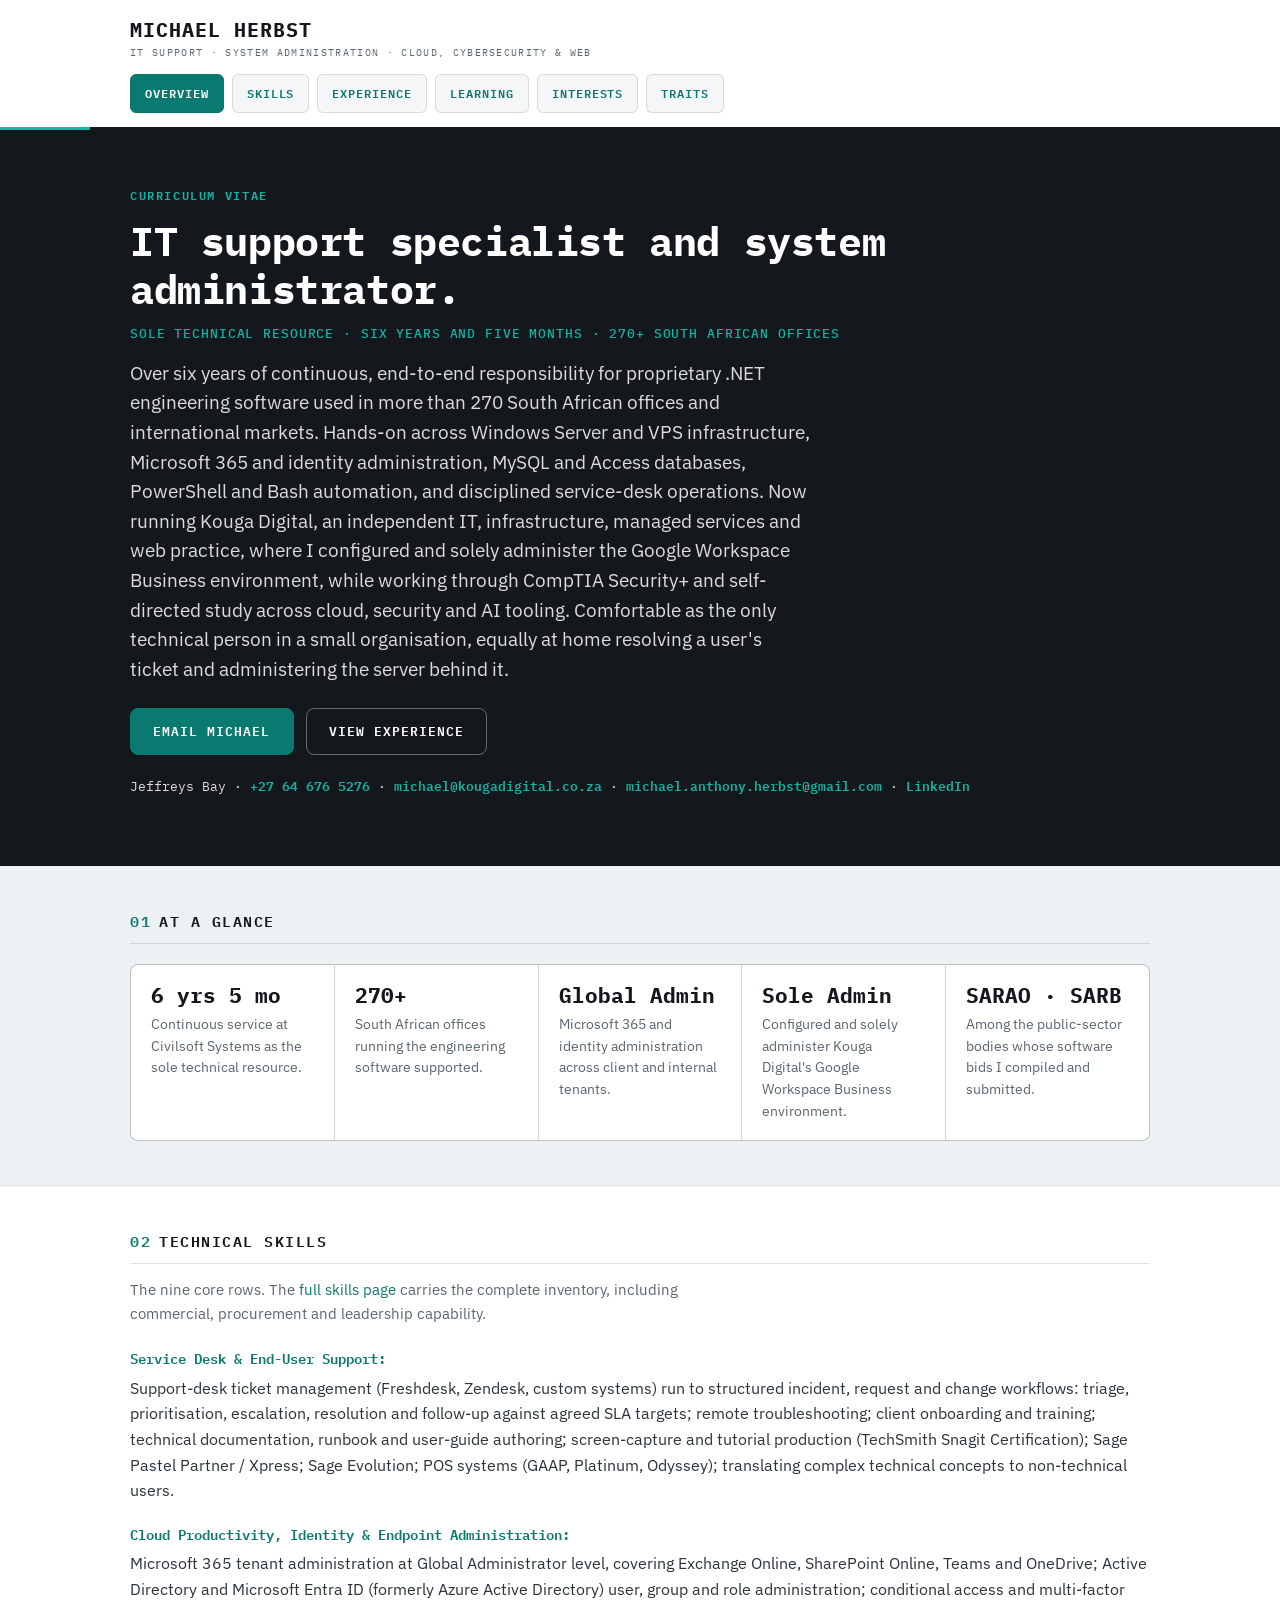
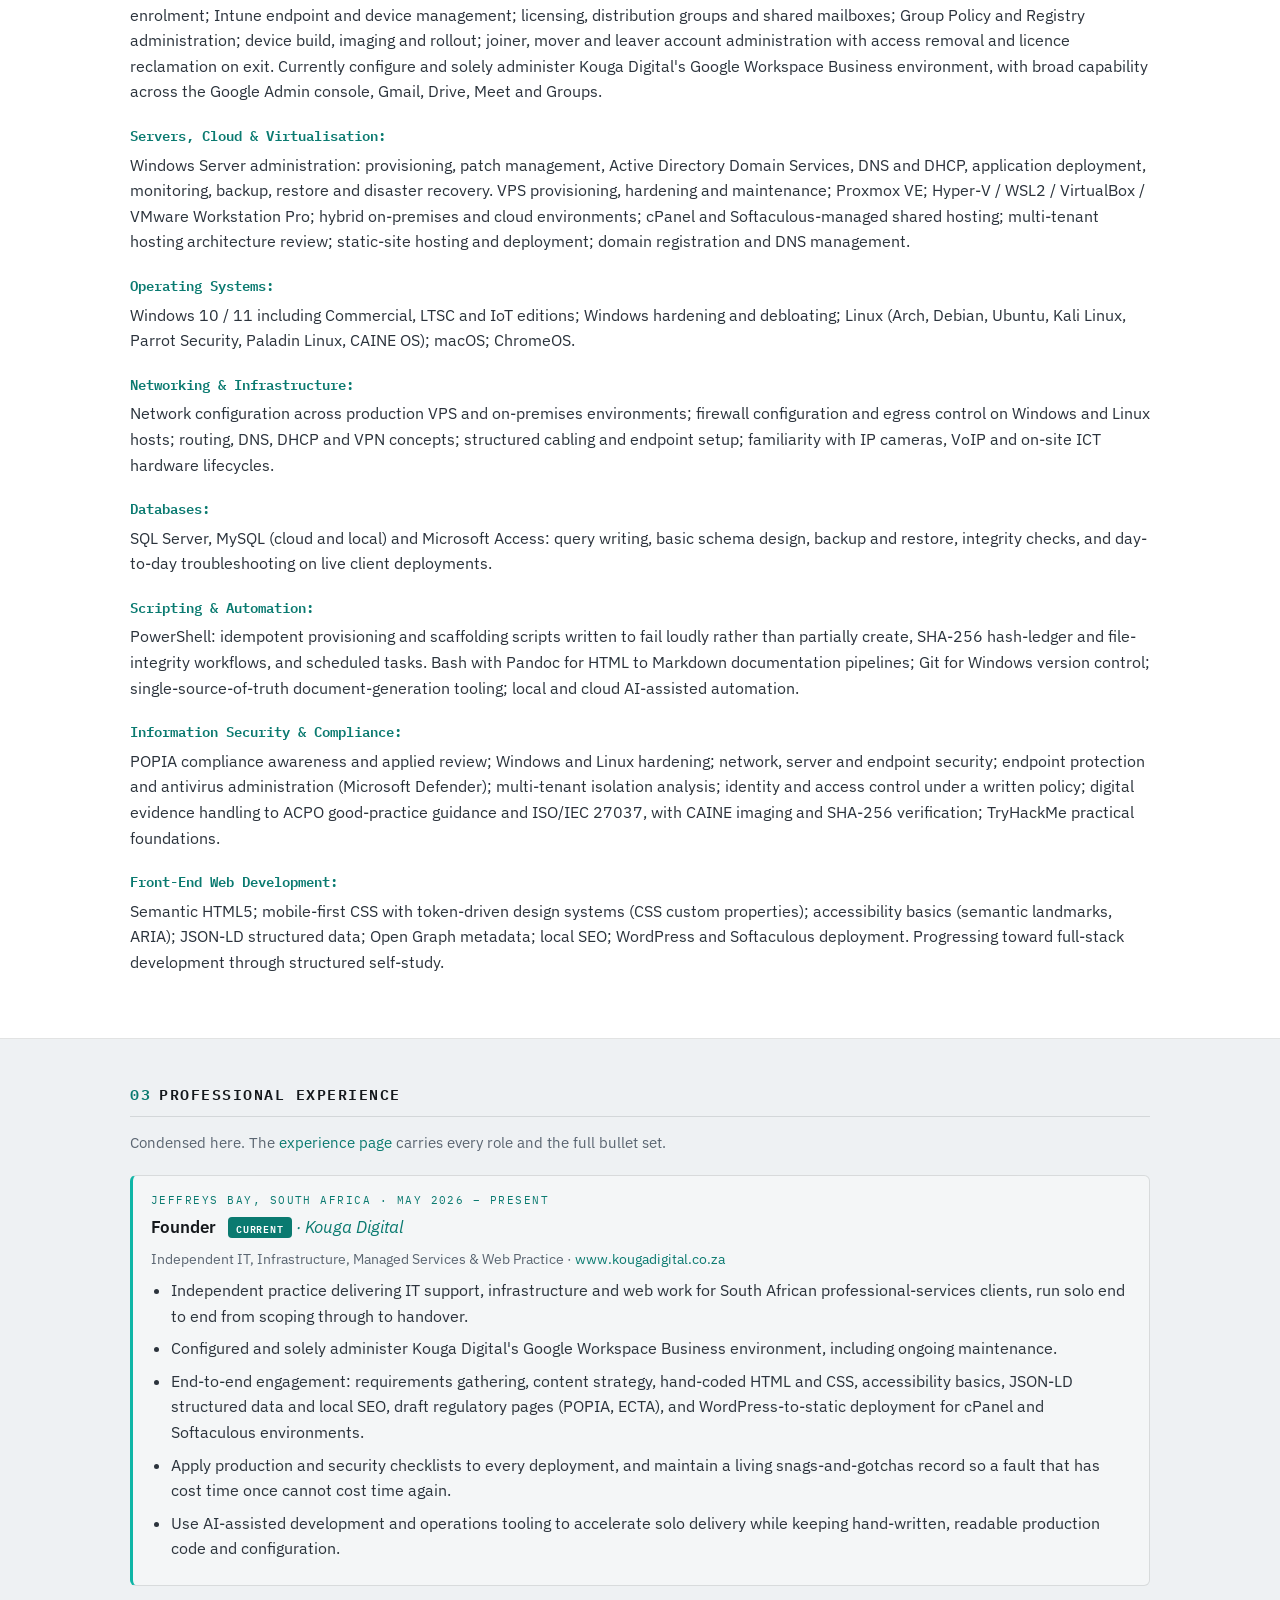
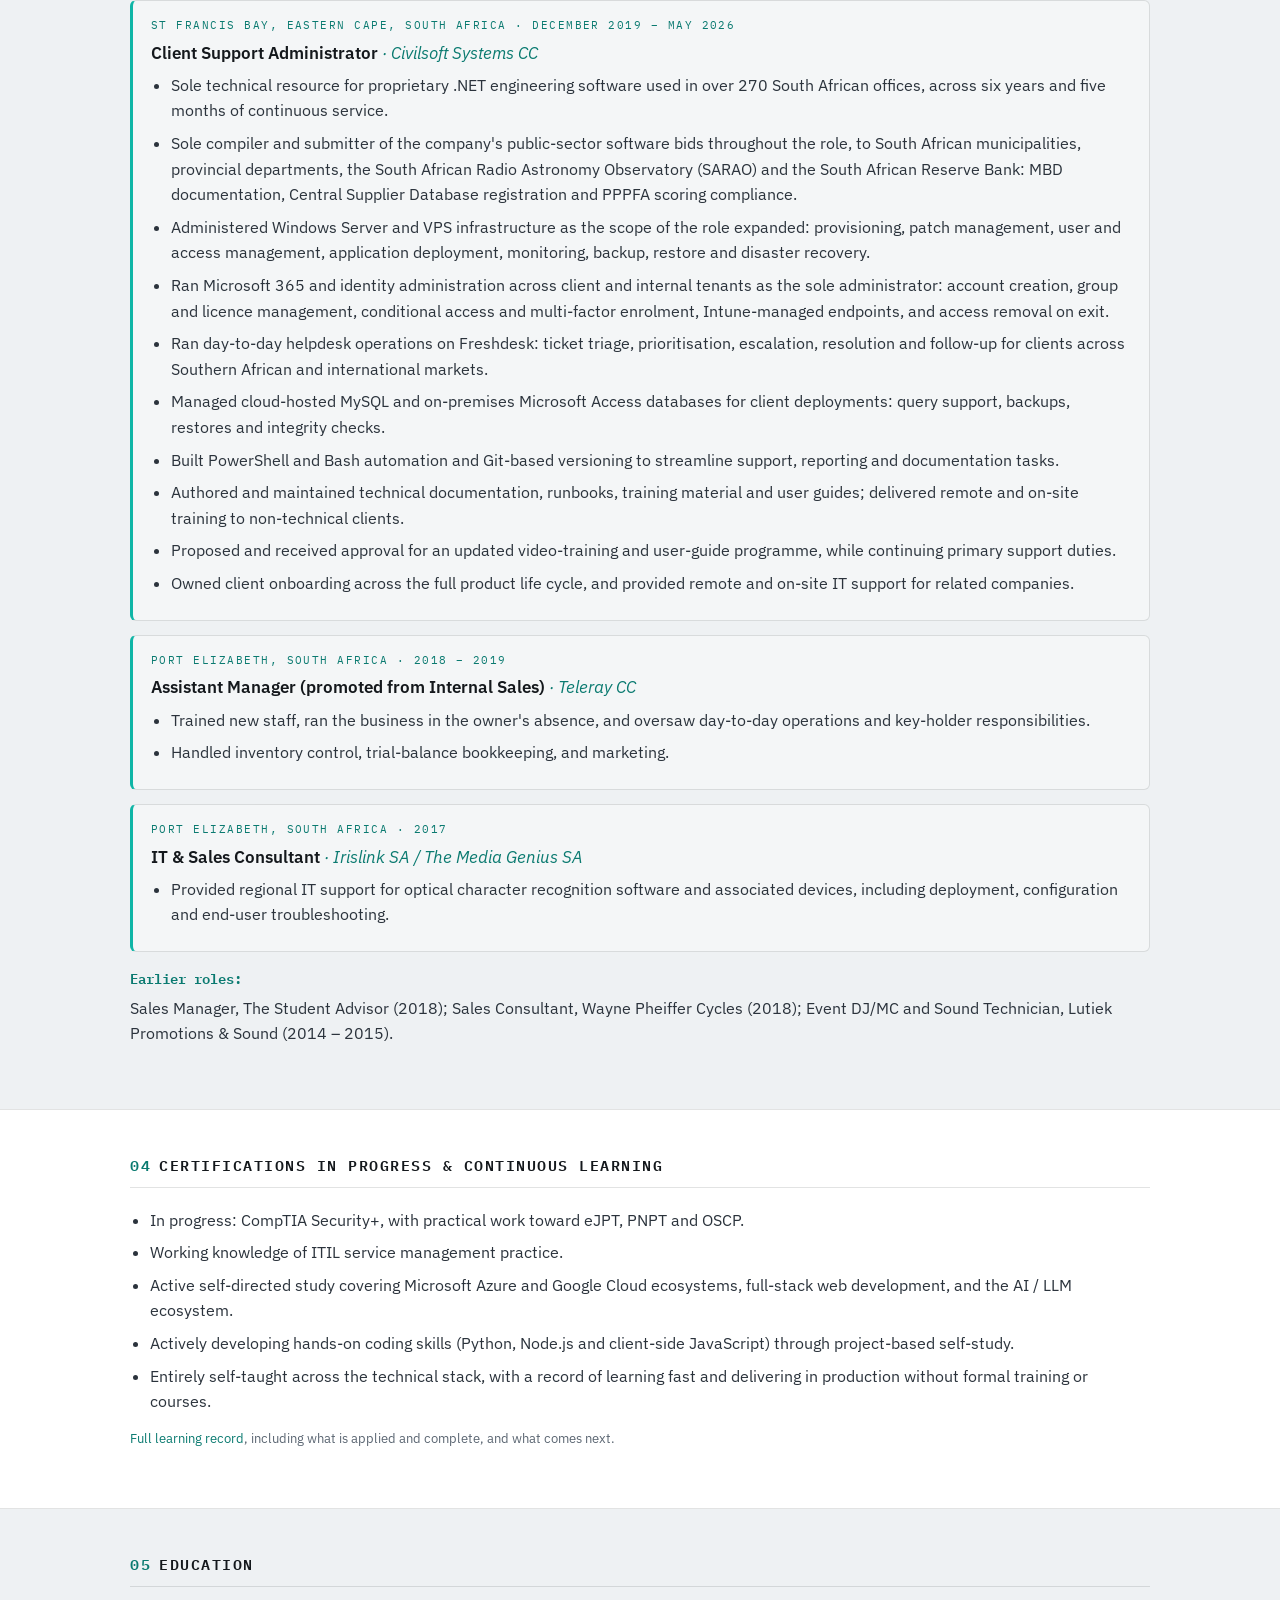
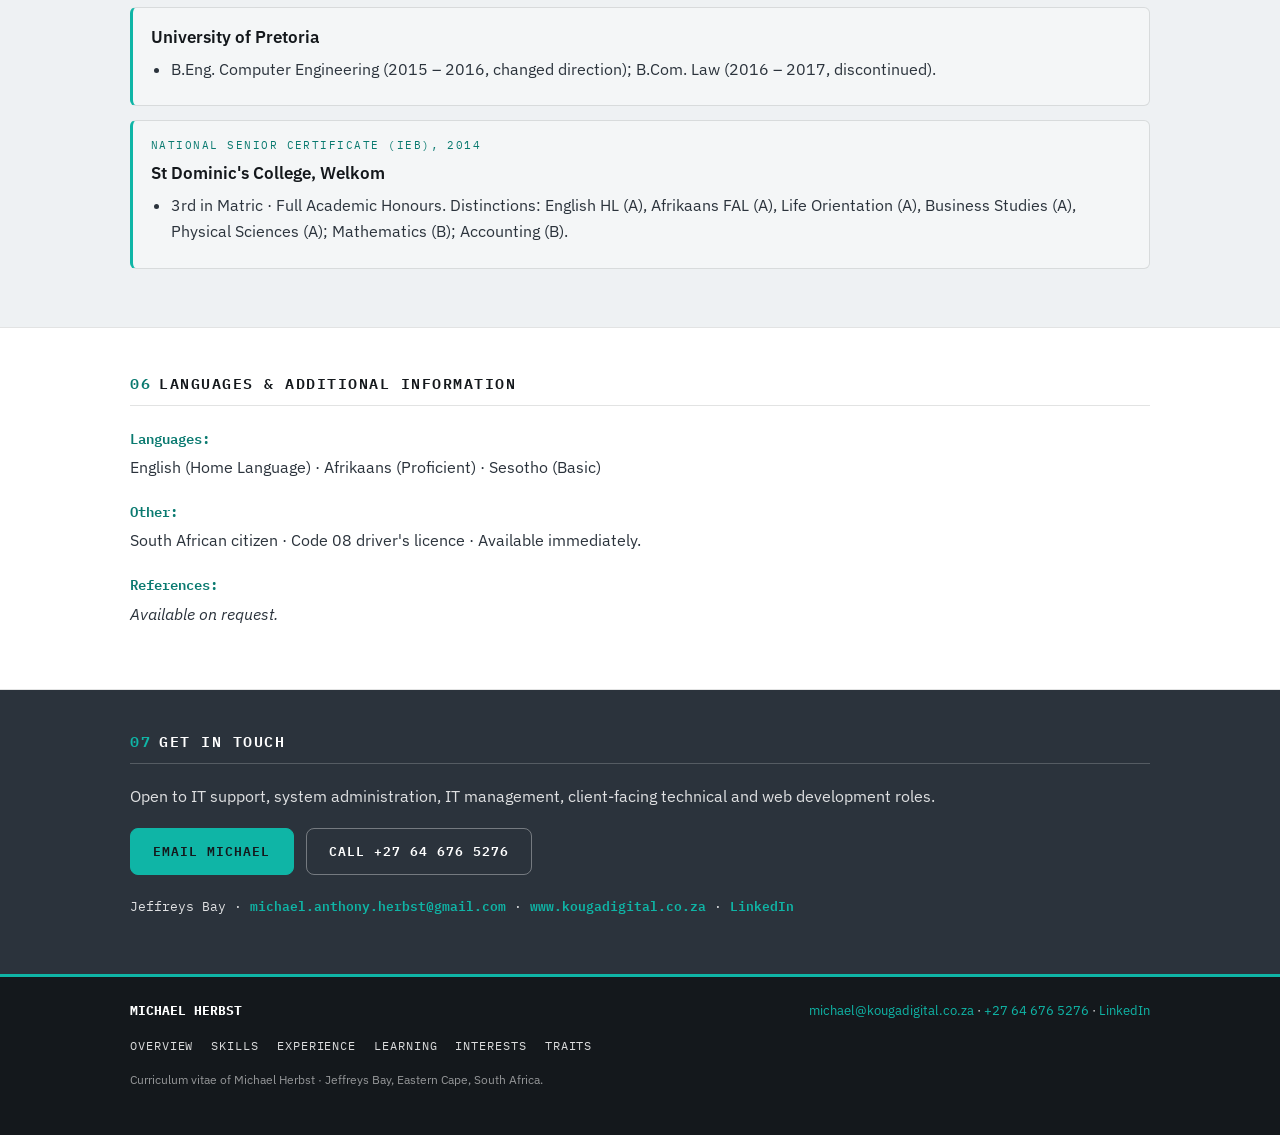
==== commit e17f7fff: "Sync CV site with current locked facts and evidence bank - Remove YouTube channel "launched" claims " ====
--- a/index.html
+++ b/index.html
@@ -4,14 +4,14 @@
   <meta charset="UTF-8">
   <meta name="viewport" content="width=device-width, initial-scale=1.0">
   <title>Michael Herbst &middot; Curriculum Vitae</title>
-  <meta name="description" content="Curriculum vitae of Michael Herbst: IT support specialist and system administrator in Jeffreys Bay, South Africa. Six years as sole technical resource for engineering software used in over 270 offices; Windows Server, Microsoft 365, Entra ID, databases, automation and security.">
+  <meta name="description" content="Curriculum vitae of Michael Herbst: IT support specialist and system administrator in Jeffreys Bay, South Africa. Six years as sole technical resource for engineering software used in over 270 offices; Windows Server, Microsoft 365, Entra ID, Google Workspace, databases, automation and security.">
   <meta name="theme-color" content="#0a7a70">
   <link rel="canonical" href="https://michael-herbst-za.github.io/">
   <link rel="icon" type="image/svg+xml" href="assets/favicon.svg">
   <meta property="og:type" content="profile">
   <meta property="og:site_name" content="Michael Herbst &middot; Curriculum Vitae">
   <meta property="og:title" content="Michael Herbst &middot; IT Support Specialist &amp; System Administrator">
-  <meta property="og:description" content="Six years as the sole technical resource for engineering software used in over 270 South African offices. Windows Server, Microsoft 365 and Entra ID, databases, automation, security and public-sector tendering.">
+  <meta property="og:description" content="Six years as the sole technical resource for engineering software used in over 270 South African offices. Windows Server, Microsoft 365 and Entra ID, Google Workspace, databases, automation, security and public-sector tendering.">
   <meta property="og:url" content="https://michael-herbst-za.github.io/">
   <meta property="og:locale" content="en_ZA">
   <meta property="og:image" content="https://michael-herbst-za.github.io/assets/og.png">
@@ -40,7 +40,7 @@
     "url": "https://michael-herbst-za.github.io/",
     "nationality": "South African",
     "knowsLanguage": ["en", "af", "st"],
-    "sameAs": ["https://www.kougadigital.co.za/"],
+    "sameAs": ["https://www.kougadigital.co.za/", "https://linkedin.com/in/michael-herbst-za"],
     "address": {
       "@type": "PostalAddress",
       "addressLocality": "Jeffreys Bay",
@@ -63,6 +63,7 @@
       "Microsoft 365 administration",
       "Microsoft Entra ID",
       "Microsoft Intune",
+      "Google Workspace administration",
       "VPS administration",
       "Proxmox VE",
       "Hyper-V",
@@ -119,7 +120,8 @@
         across Windows Server and VPS infrastructure, Microsoft 365 and identity administration,
         MySQL and Access databases, PowerShell and Bash automation, and disciplined service-desk
         operations. Now running Kouga Digital, an independent IT, infrastructure, managed services
-        and web practice, while working through CompTIA Security+ and self-directed study across
+        and web practice, where I configured and solely administer the Google Workspace Business
+        environment, while working through CompTIA Security+ and self-directed study across
         cloud, security and AI tooling. Comfortable as the only technical person in a small
         organisation, equally at home resolving a user's ticket and administering the server behind it.
       </p>
@@ -131,7 +133,8 @@
         Jeffreys Bay &middot;
         <a href="tel:+27646765276">+27 64 676 5276</a> &middot;
         <a href="mailto:michael@kougadigital.co.za">michael@kougadigital.co.za</a> &middot;
-        <a href="mailto:michael.anthony.herbst@gmail.com">michael.anthony.herbst@gmail.com</a>
+        <a href="mailto:michael.anthony.herbst@gmail.com">michael.anthony.herbst@gmail.com</a> &middot;
+        <a href="https://linkedin.com/in/michael-herbst-za">LinkedIn</a>
       </p>
     </div>
   </section>
@@ -155,6 +158,10 @@
             <span class="stat-label">Microsoft 365 and identity administration across client and internal tenants.</span>
           </div>
           <div class="stat">
+            <span class="stat-value">Sole Admin</span>
+            <span class="stat-label">Configured and solely administer Kouga Digital's Google Workspace Business environment.</span>
+          </div>
+          <div class="stat">
             <span class="stat-value">SARAO &middot; SARB</span>
             <span class="stat-label">Among the public-sector bodies whose software bids I compiled and submitted.</span>
           </div>
@@ -173,8 +180,8 @@
         </div>
 
         <div class="item-row">
-          <span class="item-label">Microsoft 365, Identity &amp; Endpoint Administration:</span>
-          <p>Microsoft 365 tenant administration at Global Administrator level, covering Exchange Online, SharePoint Online, Teams and OneDrive; Active Directory and Microsoft Entra ID (formerly Azure Active Directory) user, group and role administration; conditional access and multi-factor enrolment; Intune endpoint and device management; licensing, distribution groups and shared mailboxes; Group Policy and Registry administration; device build, imaging and rollout; joiner, mover and leaver account administration with access removal and licence reclamation on exit.</p>
+          <span class="item-label">Cloud Productivity, Identity &amp; Endpoint Administration:</span>
+          <p>Microsoft 365 tenant administration at Global Administrator level, covering Exchange Online, SharePoint Online, Teams and OneDrive; Active Directory and Microsoft Entra ID (formerly Azure Active Directory) user, group and role administration; conditional access and multi-factor enrolment; Intune endpoint and device management; licensing, distribution groups and shared mailboxes; Group Policy and Registry administration; device build, imaging and rollout; joiner, mover and leaver account administration with access removal and licence reclamation on exit. Currently configure and solely administer Kouga Digital's Google Workspace Business environment, with broad capability across the Google Admin console, Gmail, Drive, Meet and Groups.</p>
         </div>
 
         <div class="item-row">
@@ -225,6 +232,7 @@
           <p class="entity-line">Independent IT, Infrastructure, Managed Services &amp; Web Practice &middot; <a href="https://www.kougadigital.co.za/">www.kougadigital.co.za</a></p>
           <ul>
             <li>Independent practice delivering IT support, infrastructure and web work for South African professional-services clients, run solo end to end from scoping through to handover.</li>
+            <li>Configured and solely administer Kouga Digital's Google Workspace Business environment, including ongoing maintenance.</li>
             <li>End-to-end engagement: requirements gathering, content strategy, hand-coded HTML and CSS, accessibility basics, JSON-LD structured data and local SEO, draft regulatory pages (POPIA, ECTA), and WordPress-to-static deployment for cPanel and Softaculous environments.</li>
             <li>Apply production and security checklists to every deployment, and maintain a living snags-and-gotchas record so a fault that has cost time once cannot cost time again.</li>
             <li>Use AI-assisted development and operations tooling to accelerate solo delivery while keeping hand-written, readable production code and configuration.</li>
@@ -232,7 +240,7 @@
         </article>
 
         <article class="card">
-          <p class="card-meta">St Francis Bay, Eastern Cape, South Africa &middot; 2019 &ndash; 2026</p>
+          <p class="card-meta">St Francis Bay, Eastern Cape, South Africa &middot; December 2019 &ndash; May 2026</p>
           <h3>Client Support Administrator <span class="job-employer">&middot; Civilsoft Systems CC</span></h3>
           <ul>
             <li>Sole technical resource for proprietary .NET engineering software used in over 270 South African offices, across six years and five months of continuous service.</li>
@@ -243,7 +251,7 @@
             <li>Managed cloud-hosted MySQL and on-premises Microsoft Access databases for client deployments: query support, backups, restores and integrity checks.</li>
             <li>Built PowerShell and Bash automation and Git-based versioning to streamline support, reporting and documentation tasks.</li>
             <li>Authored and maintained technical documentation, runbooks, training material and user guides; delivered remote and on-site training to non-technical clients.</li>
-            <li>Proposed and launched a YouTube training channel and an updated user-guide programme, formally approved and run alongside primary support duties.</li>
+            <li>Proposed and received approval for an updated video-training and user-guide programme, while continuing primary support duties.</li>
             <li>Owned client onboarding across the full product life cycle, and provided remote and on-site IT support for related companies.</li>
           </ul>
         </article>
@@ -341,7 +349,8 @@
       <p class="cta-note">
         Jeffreys Bay &middot;
         <a href="mailto:michael.anthony.herbst@gmail.com">michael.anthony.herbst@gmail.com</a> &middot;
-        <a href="https://www.kougadigital.co.za/">www.kougadigital.co.za</a>
+        <a href="https://www.kougadigital.co.za/">www.kougadigital.co.za</a> &middot;
+        <a href="https://linkedin.com/in/michael-herbst-za">LinkedIn</a>
       </p>
     </div>
   </section>
@@ -350,7 +359,7 @@
     <div class="wrap">
       <div class="footer-row">
         <span class="footer-brand">MICHAEL HERBST</span>
-        <span class="footer-contact"><a href="mailto:michael@kougadigital.co.za">michael@kougadigital.co.za</a> &middot; <a href="tel:+27646765276">+27 64 676 5276</a></span>
+        <span class="footer-contact"><a href="mailto:michael@kougadigital.co.za">michael@kougadigital.co.za</a> &middot; <a href="tel:+27646765276">+27 64 676 5276</a> &middot; <a href="https://linkedin.com/in/michael-herbst-za">LinkedIn</a></span>
       </div>
       <nav class="footer-nav" aria-label="Footer">
         <a href="index.html">Overview</a>
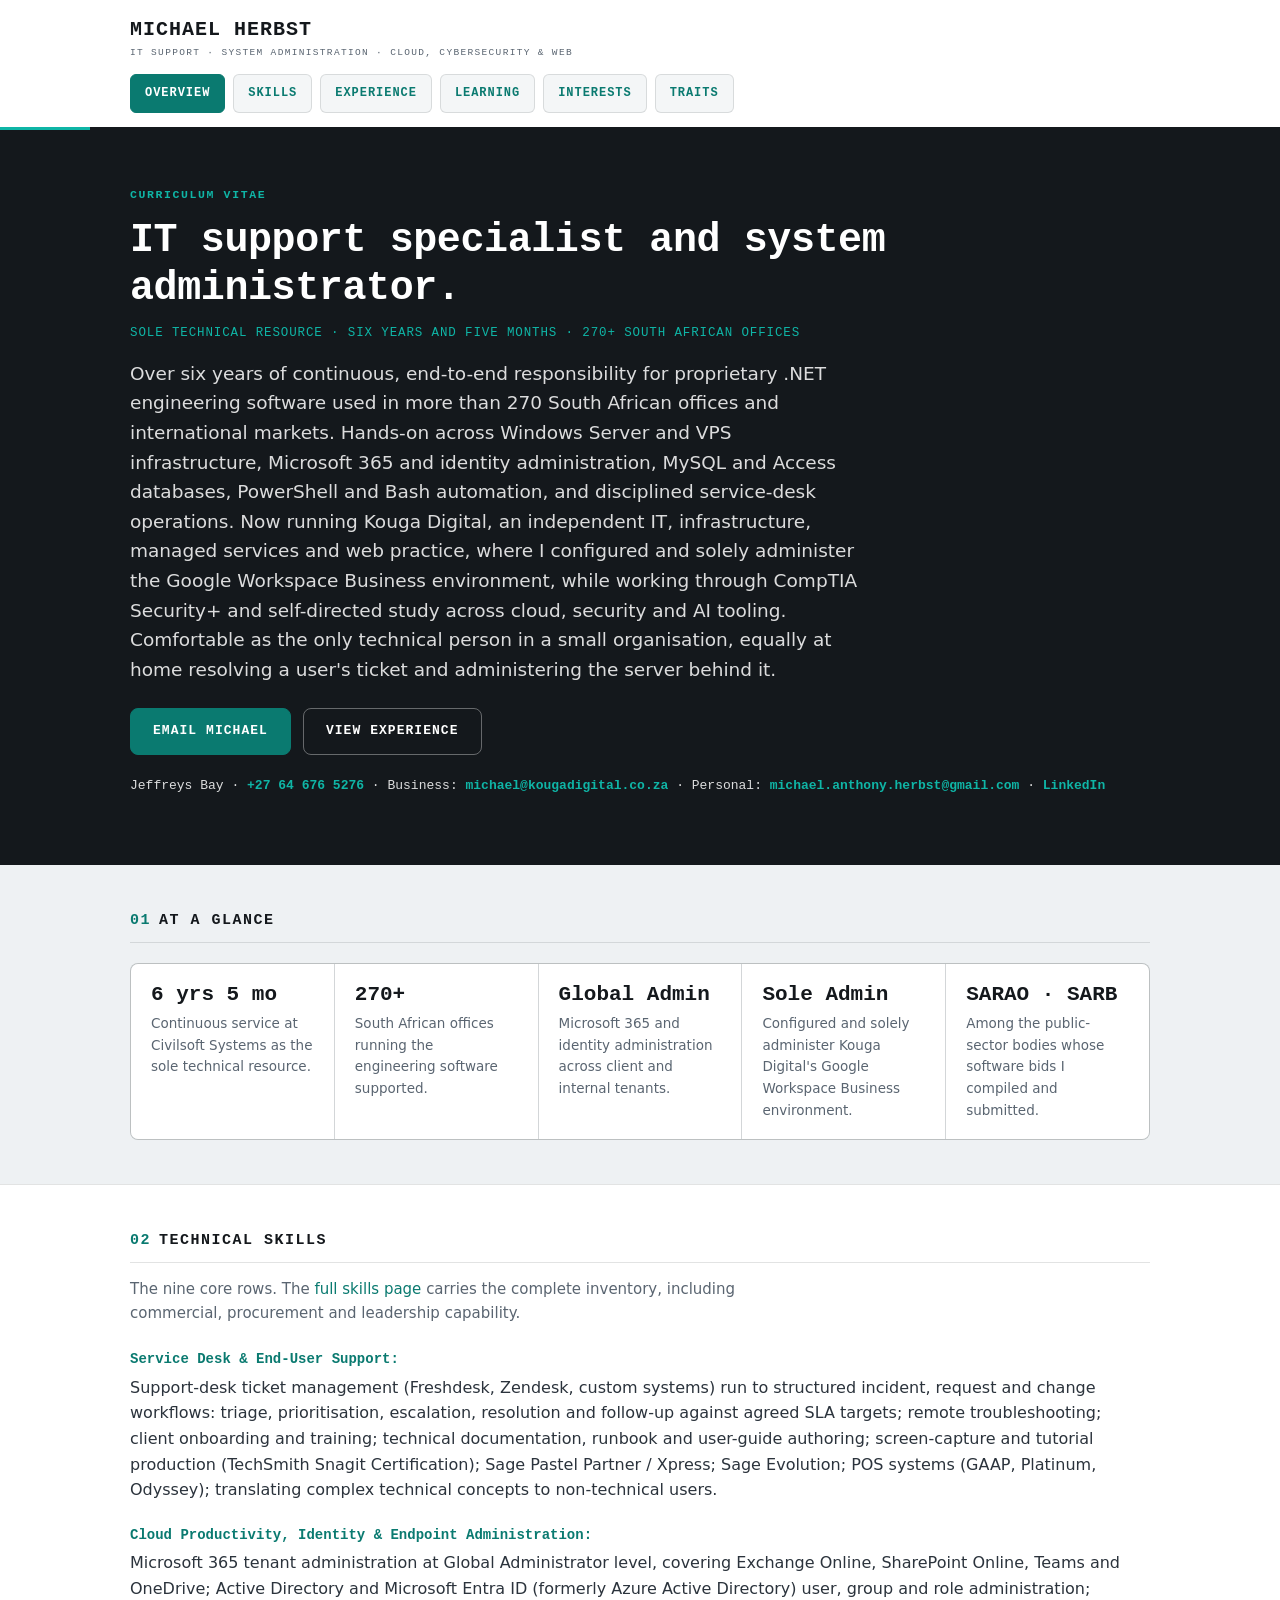
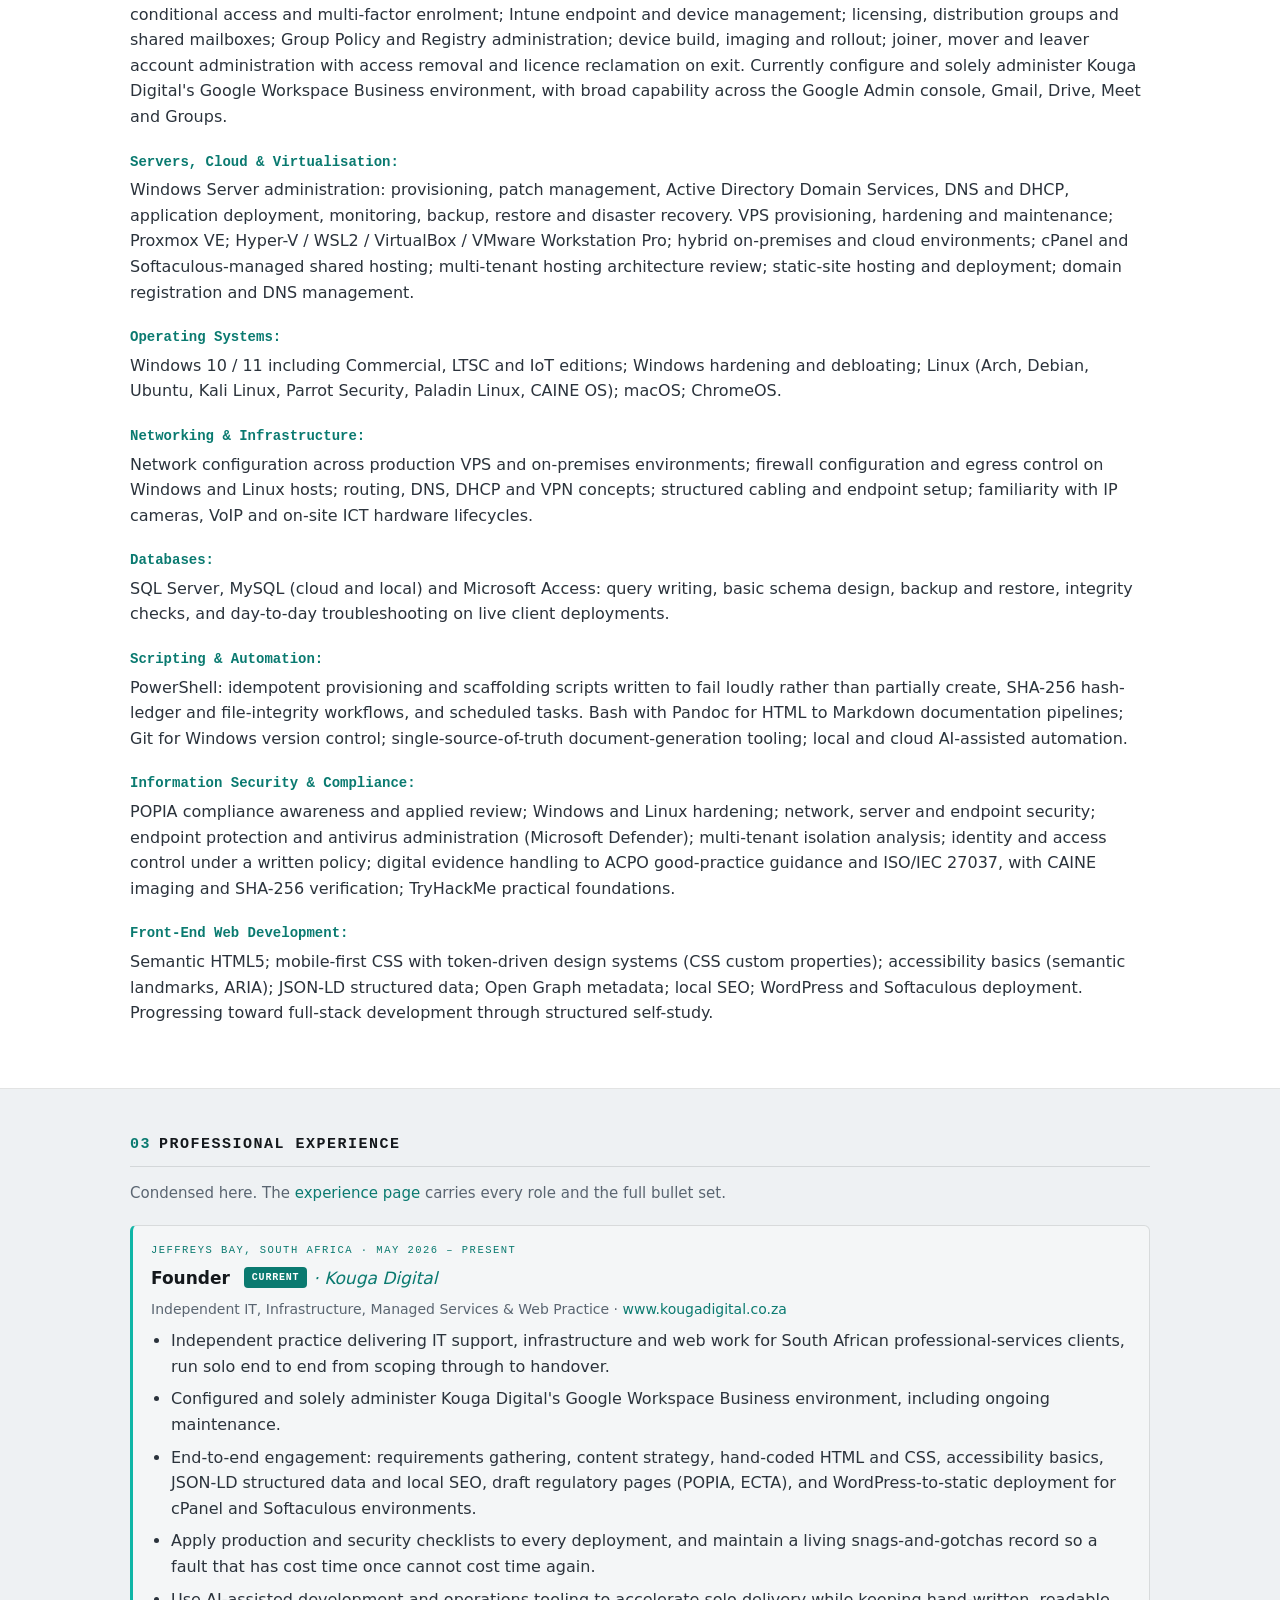
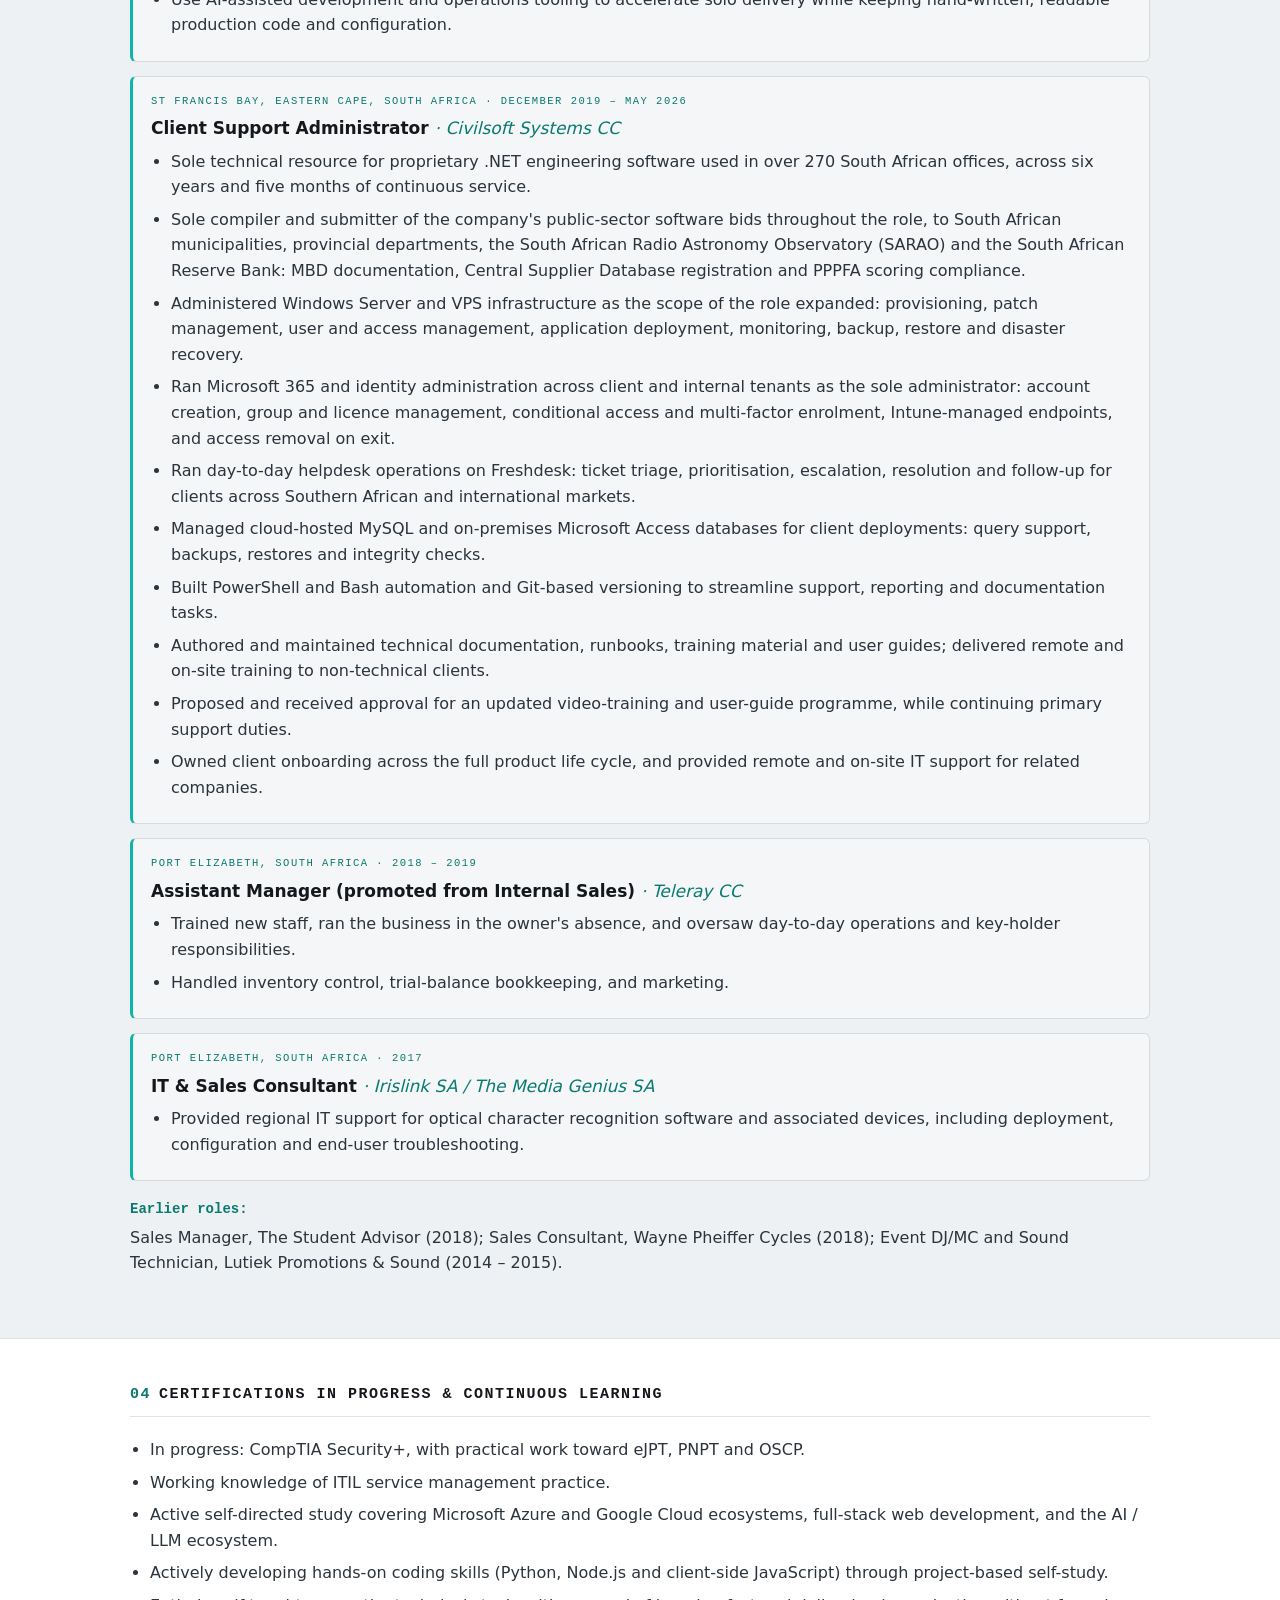
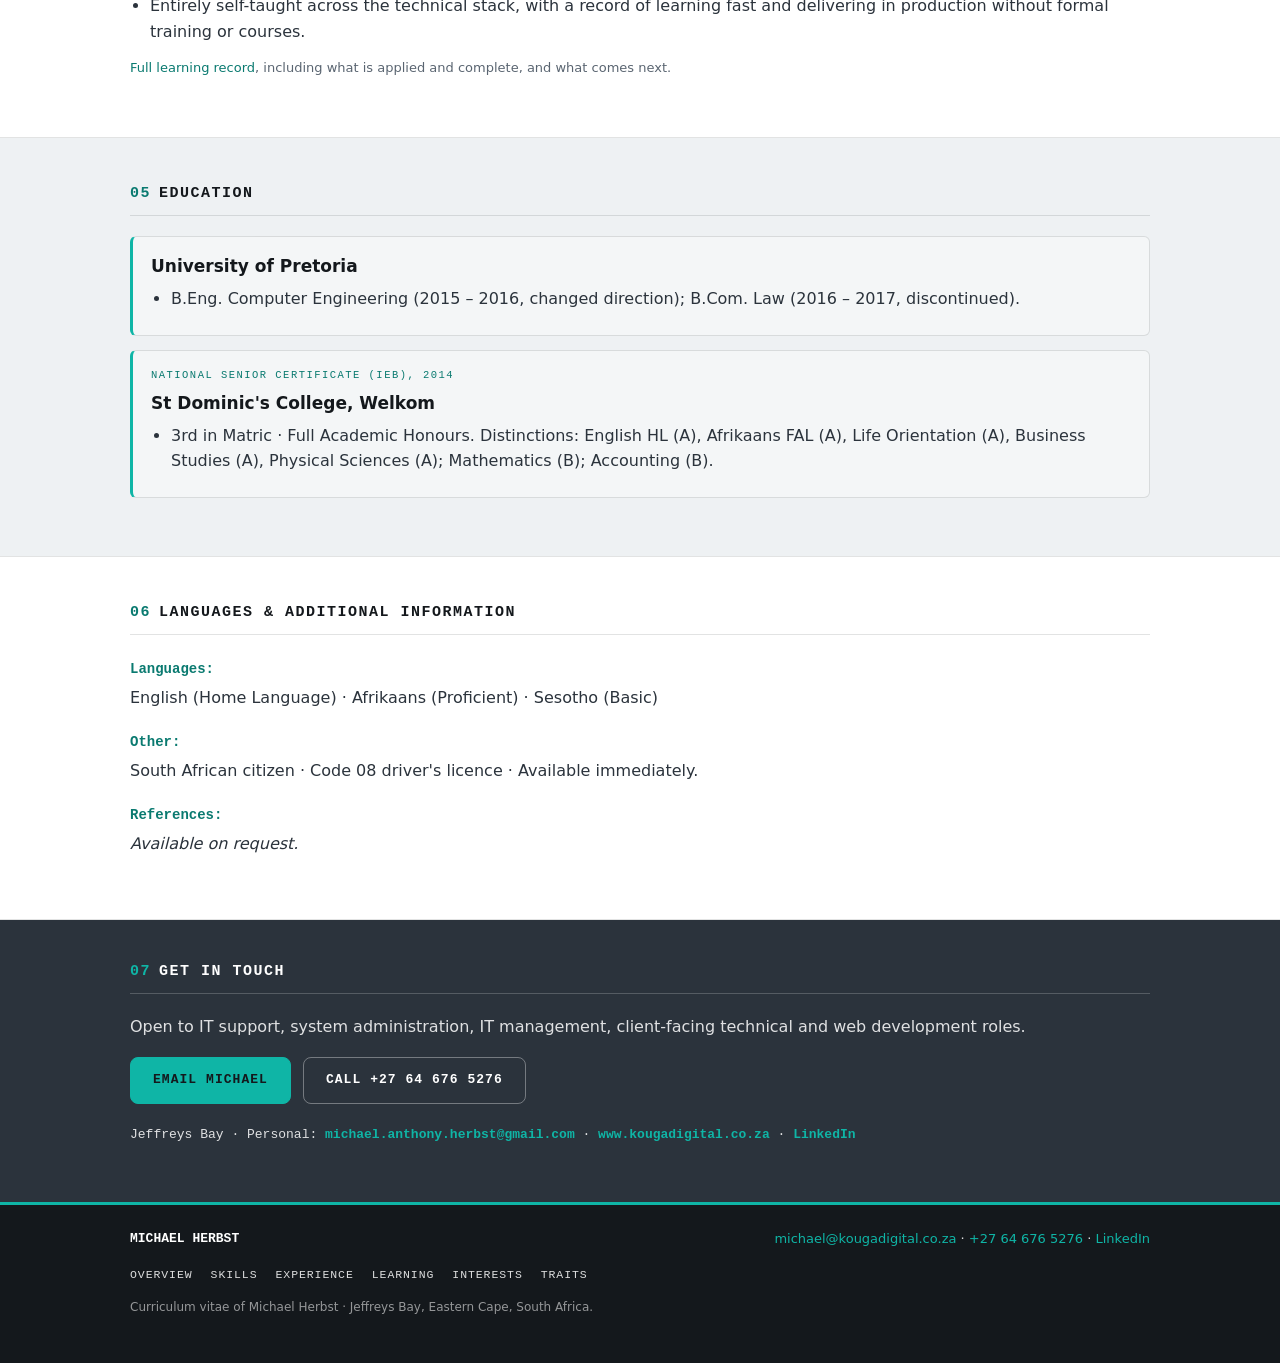
==== commit 0e0aea3c: "Add CSP and PWA metadata This update adds a restrictive Content Security Policy to each HTML page, p" ====
--- a/index.html
+++ b/index.html
@@ -3,11 +3,13 @@
 <head>
   <meta charset="UTF-8">
   <meta name="viewport" content="width=device-width, initial-scale=1.0">
+  <meta http-equiv="Content-Security-Policy" content="default-src 'self'; base-uri 'self'; object-src 'none'; form-action 'none'; img-src 'self' data:; font-src 'self' https://fonts.gstatic.com; style-src 'self' https://fonts.googleapis.com; script-src 'self' 'sha256-7IG9IikIHUfM+sMaCOL533YE0fC4KcMI5Vr/fc/Ddmk='; connect-src 'self' https://fonts.googleapis.com https://fonts.gstatic.com; media-src 'none'; frame-src 'none'; worker-src 'none'; manifest-src 'self'; upgrade-insecure-requests">
   <title>Michael Herbst &middot; Curriculum Vitae</title>
   <meta name="description" content="Curriculum vitae of Michael Herbst: IT support specialist and system administrator in Jeffreys Bay, South Africa. Six years as sole technical resource for engineering software used in over 270 offices; Windows Server, Microsoft 365, Entra ID, Google Workspace, databases, automation and security.">
   <meta name="theme-color" content="#0a7a70">
   <link rel="canonical" href="https://michael-herbst-za.github.io/">
   <link rel="icon" type="image/svg+xml" href="assets/favicon.svg">
+  <link rel="manifest" href="/site.webmanifest">
   <meta property="og:type" content="profile">
   <meta property="og:site_name" content="Michael Herbst &middot; Curriculum Vitae">
   <meta property="og:title" content="Michael Herbst &middot; IT Support Specialist &amp; System Administrator">
@@ -131,9 +133,9 @@
       </div>
       <p class="cta-note">
         Jeffreys Bay &middot;
-        <a href="tel:+27646765276">+27 64 676 5276</a> &middot;
-        <a href="mailto:michael@kougadigital.co.za">michael@kougadigital.co.za</a> &middot;
-        <a href="mailto:michael.anthony.herbst@gmail.com">michael.anthony.herbst@gmail.com</a> &middot;
+        <a href="tel:+27646765276">+27&nbsp;64&nbsp;676&nbsp;5276</a> &middot;
+        Business: <a href="mailto:michael@kougadigital.co.za">michael@kougadigital.co.za</a> &middot;
+        Personal: <a href="mailto:michael.anthony.herbst@gmail.com">michael.anthony.herbst@gmail.com</a> &middot;
         <a href="https://linkedin.com/in/michael-herbst-za">LinkedIn</a>
       </p>
     </div>
@@ -344,11 +346,11 @@
       <p>Open to IT support, system administration, IT management, client-facing technical and web development roles.</p>
       <div class="hero-actions">
         <a class="btn" href="mailto:michael@kougadigital.co.za">Email Michael</a>
-        <a class="btn btn-ghost" href="tel:+27646765276">Call +27 64 676 5276</a>
+        <a class="btn btn-ghost" href="tel:+27646765276">Call&nbsp;+27&nbsp;64&nbsp;676&nbsp;5276</a>
       </div>
       <p class="cta-note">
         Jeffreys Bay &middot;
-        <a href="mailto:michael.anthony.herbst@gmail.com">michael.anthony.herbst@gmail.com</a> &middot;
+        Personal: <a href="mailto:michael.anthony.herbst@gmail.com">michael.anthony.herbst@gmail.com</a> &middot;
         <a href="https://www.kougadigital.co.za/">www.kougadigital.co.za</a> &middot;
         <a href="https://linkedin.com/in/michael-herbst-za">LinkedIn</a>
       </p>
@@ -359,7 +361,7 @@
     <div class="wrap">
       <div class="footer-row">
         <span class="footer-brand">MICHAEL HERBST</span>
-        <span class="footer-contact"><a href="mailto:michael@kougadigital.co.za">michael@kougadigital.co.za</a> &middot; <a href="tel:+27646765276">+27 64 676 5276</a> &middot; <a href="https://linkedin.com/in/michael-herbst-za">LinkedIn</a></span>
+        <span class="footer-contact"><a href="mailto:michael@kougadigital.co.za">michael@kougadigital.co.za</a> &middot; <a href="tel:+27646765276">+27&nbsp;64&nbsp;676&nbsp;5276</a> &middot; <a href="https://linkedin.com/in/michael-herbst-za">LinkedIn</a></span>
       </div>
       <nav class="footer-nav" aria-label="Footer">
         <a href="index.html">Overview</a>
--- a/assets/style.css
+++ b/assets/style.css
@@ -296,6 +296,8 @@
 }
 
 .hero-actions { display: flex; flex-wrap: wrap; gap: 12px; margin-top: 24px; }
+.hero-actions--center { justify-content: center; }
+.not-found-lede { margin: 0 auto; }
 
 .btn {
   display: inline-block;
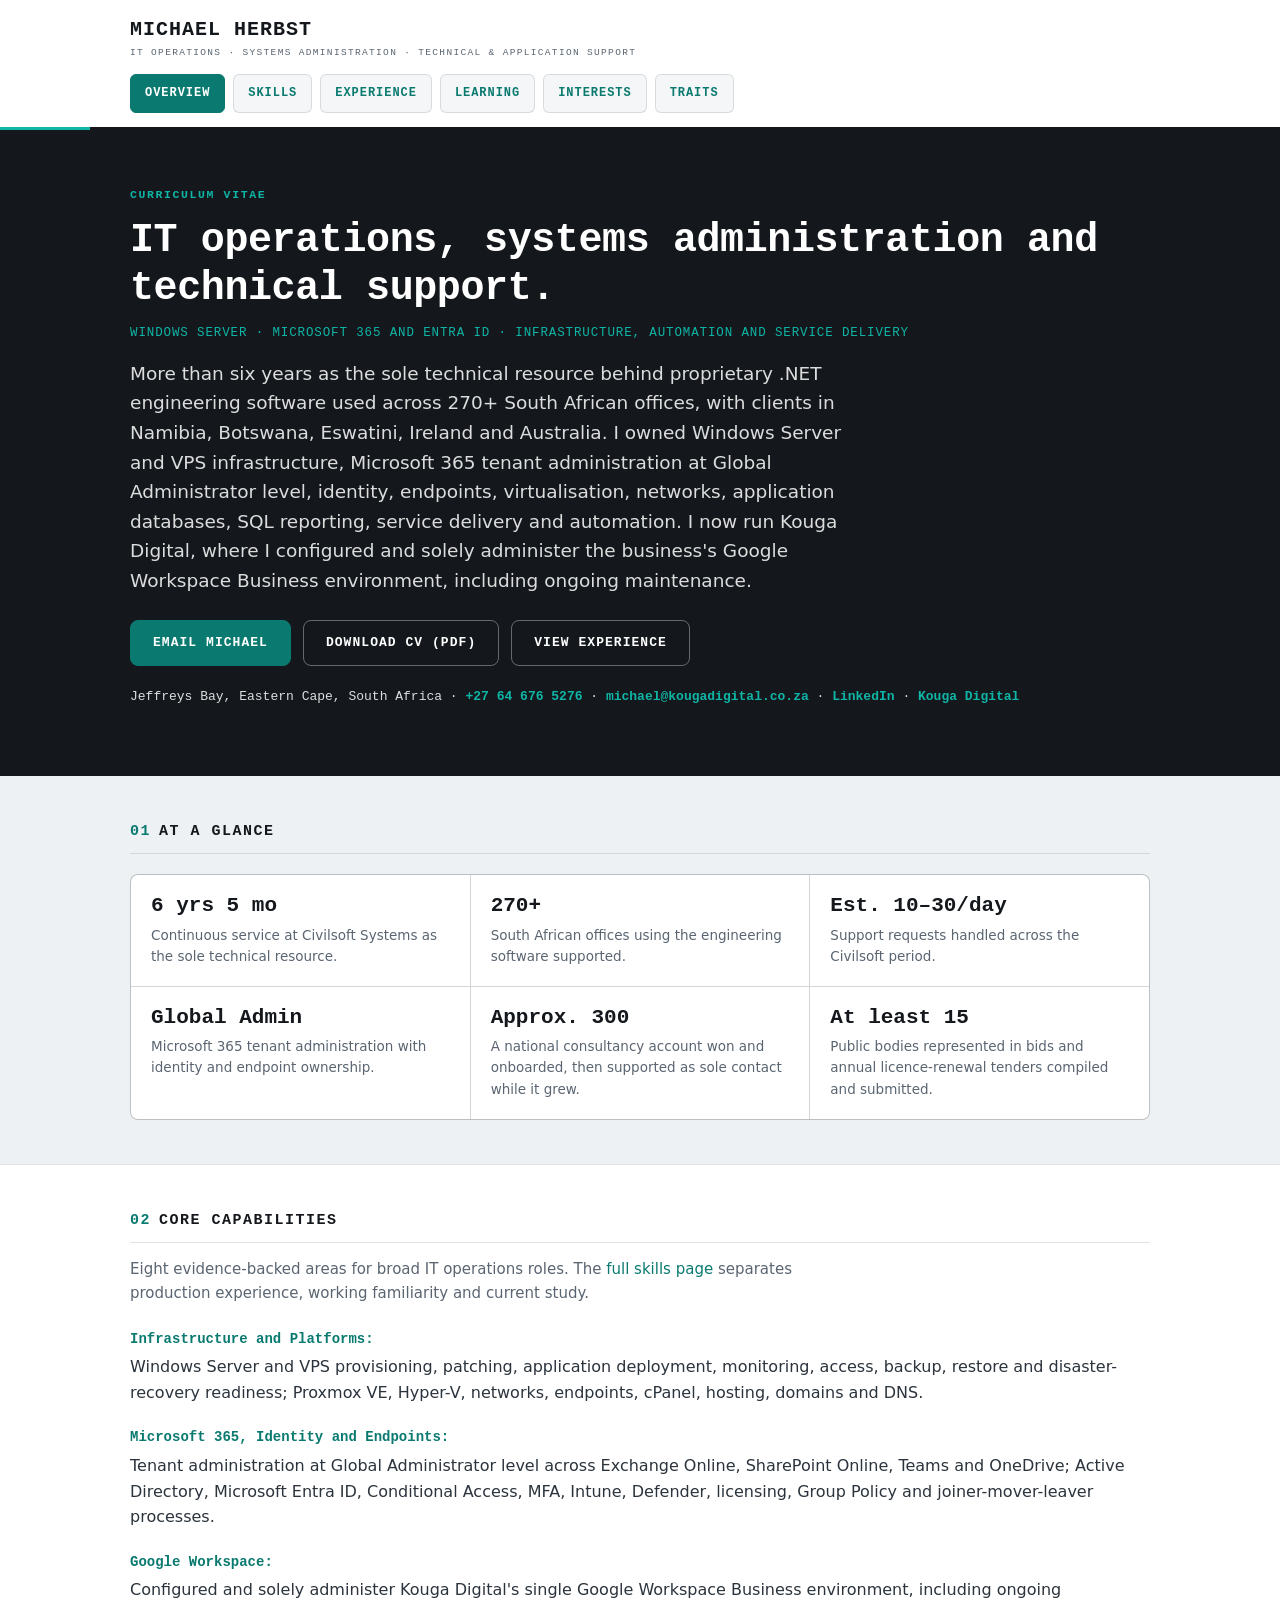
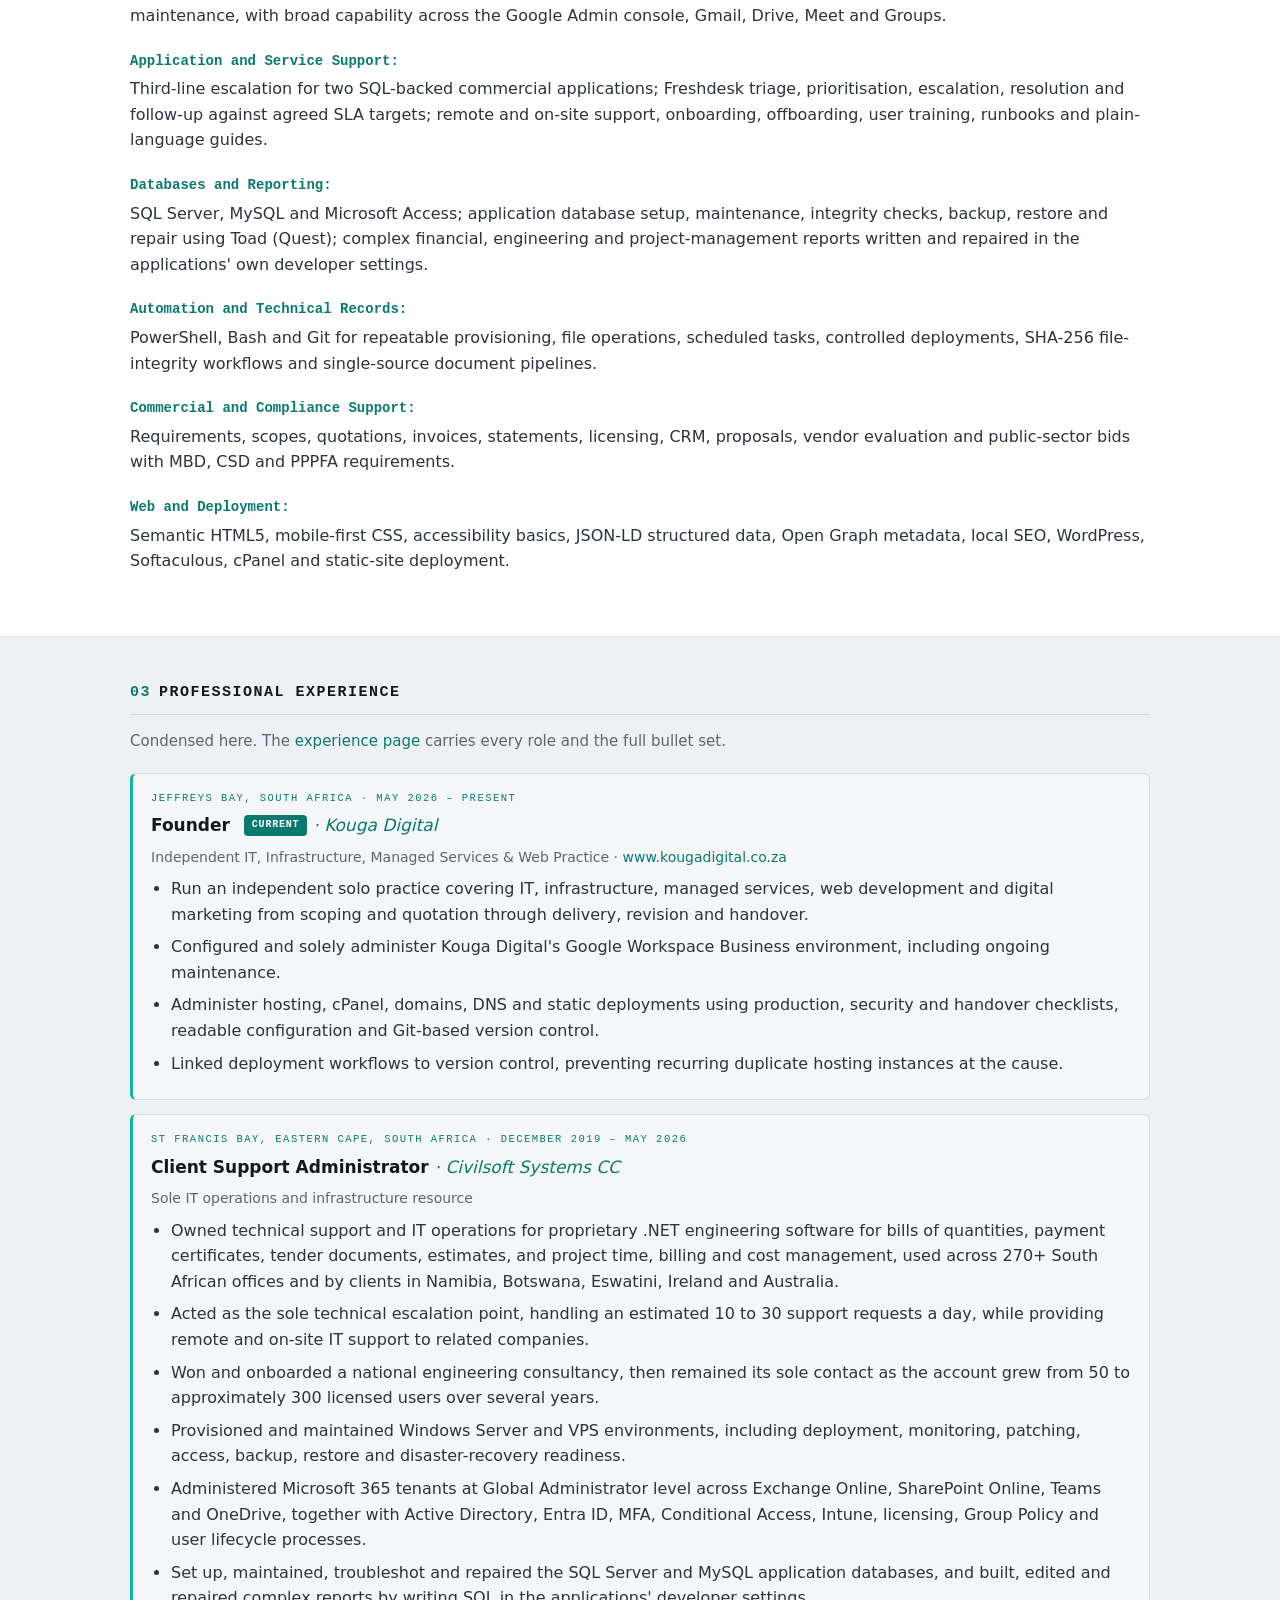
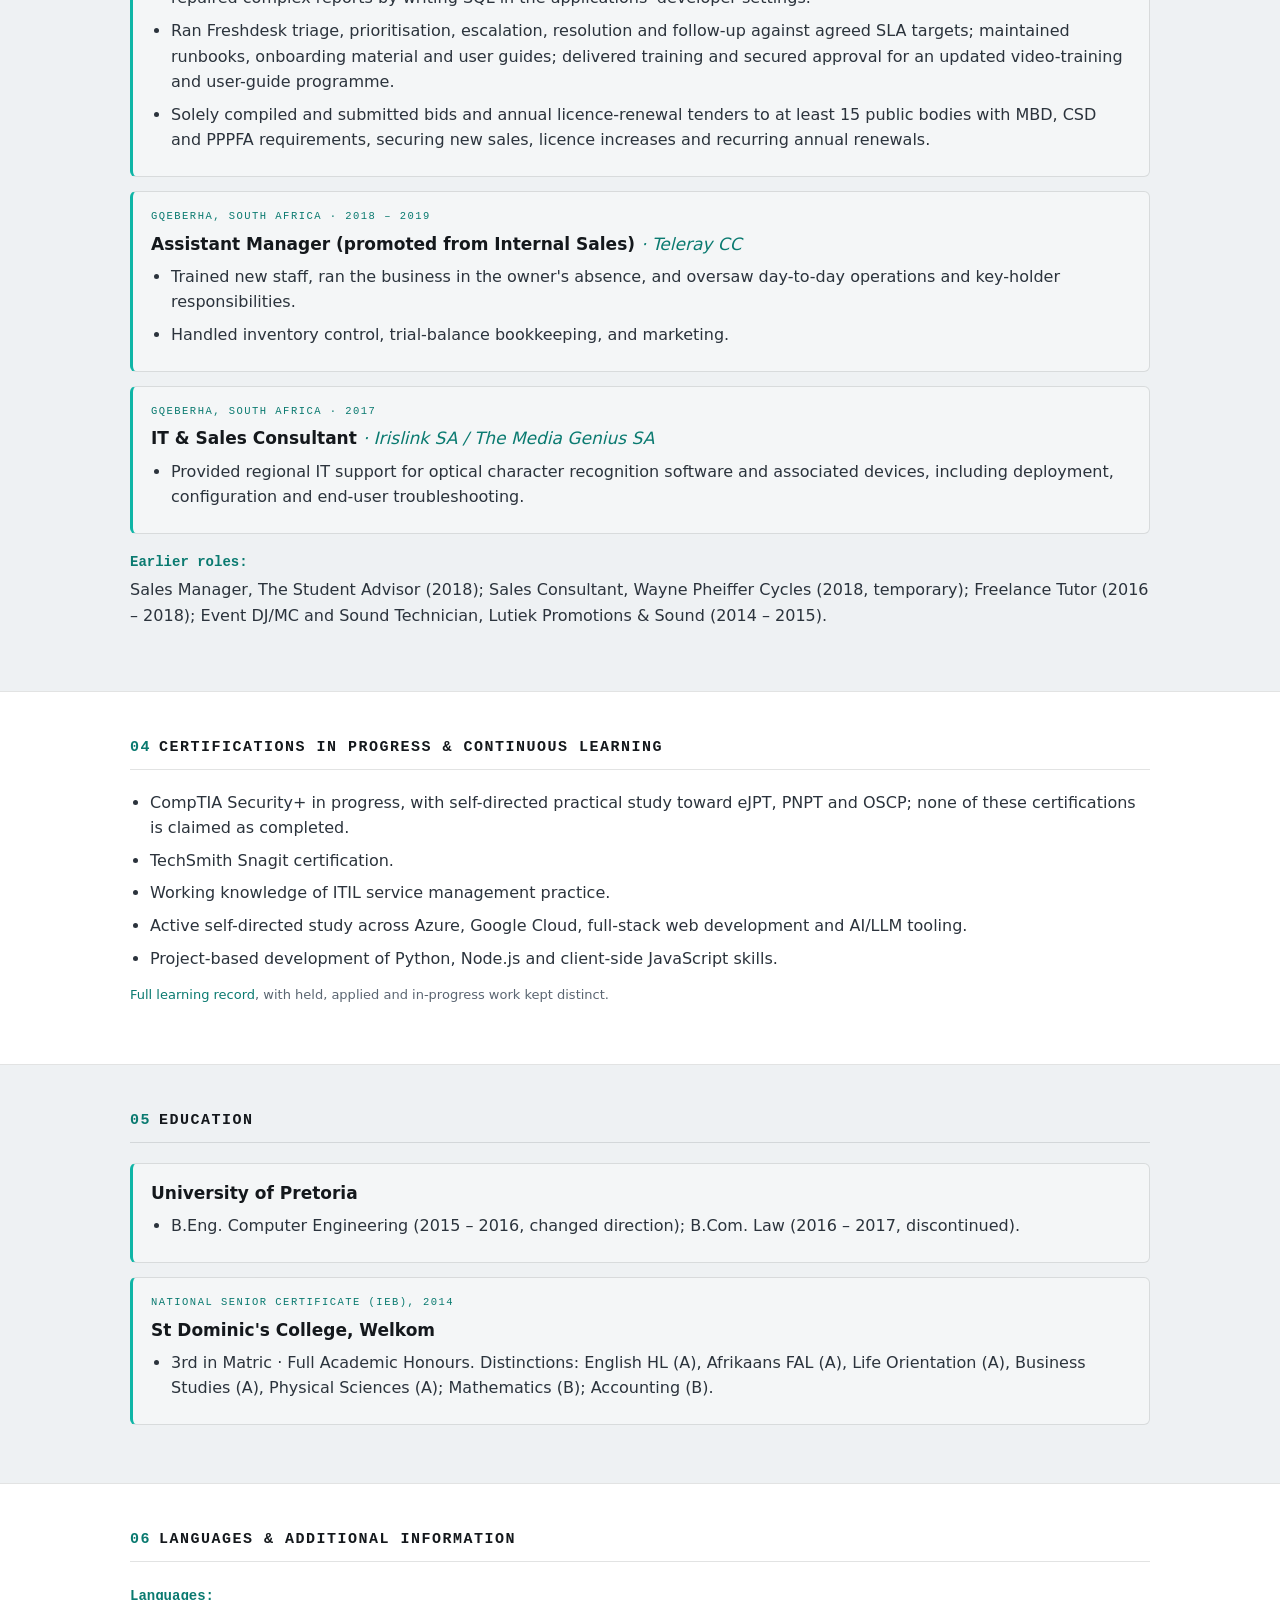
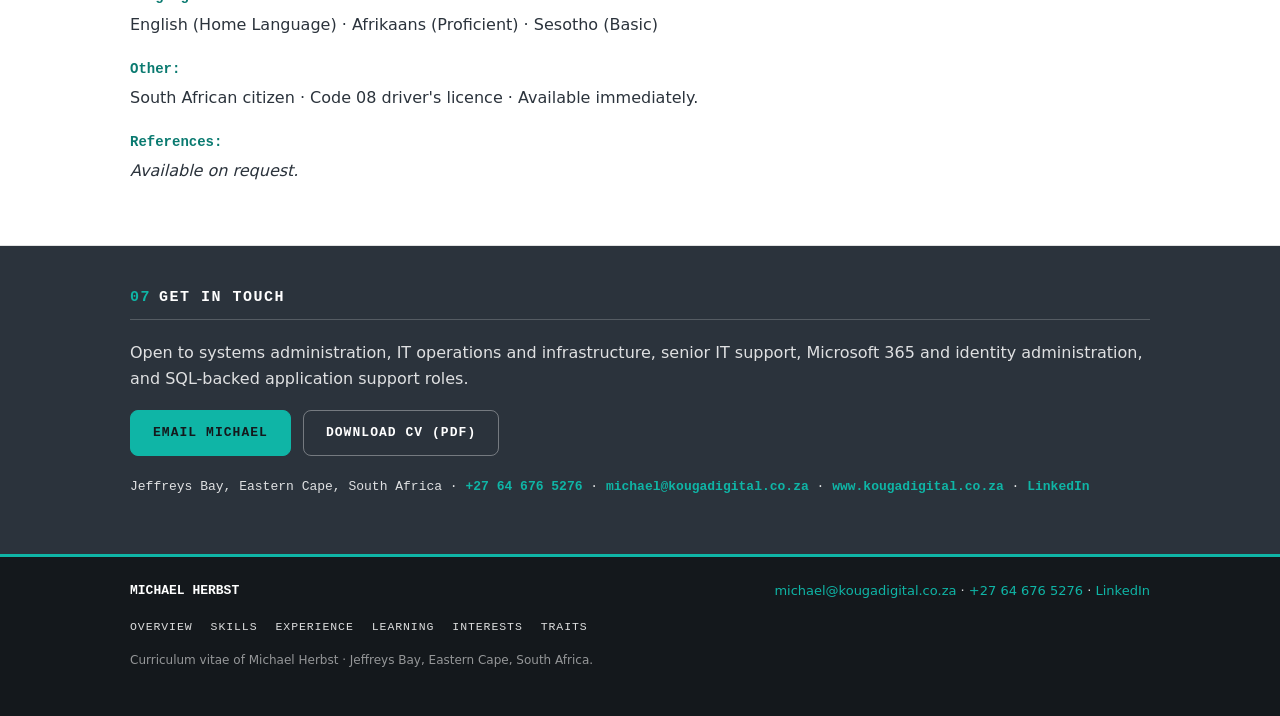
==== commit fce407f1: "Update CV site from reconciled profile sources" ====
--- a/index.html
+++ b/index.html
@@ -3,27 +3,27 @@
 <head>
   <meta charset="UTF-8">
   <meta name="viewport" content="width=device-width, initial-scale=1.0">
-  <meta http-equiv="Content-Security-Policy" content="default-src 'self'; base-uri 'self'; object-src 'none'; form-action 'none'; img-src 'self' data:; font-src 'self' https://fonts.gstatic.com; style-src 'self' https://fonts.googleapis.com; script-src 'self' 'sha256-7IG9IikIHUfM+sMaCOL533YE0fC4KcMI5Vr/fc/Ddmk='; connect-src 'self' https://fonts.googleapis.com https://fonts.gstatic.com; media-src 'none'; frame-src 'none'; worker-src 'none'; manifest-src 'self'; upgrade-insecure-requests">
-  <title>Michael Herbst &middot; Curriculum Vitae</title>
-  <meta name="description" content="Curriculum vitae of Michael Herbst: IT support specialist and system administrator in Jeffreys Bay, South Africa. Six years as sole technical resource for engineering software used in over 270 offices; Windows Server, Microsoft 365, Entra ID, Google Workspace, databases, automation and security.">
+  <meta http-equiv="Content-Security-Policy" content="default-src 'self'; base-uri 'self'; object-src 'none'; form-action 'none'; img-src 'self' data:; font-src 'self' https://fonts.gstatic.com; style-src 'self' https://fonts.googleapis.com; script-src 'self' 'sha256-gpKpjLfLwmfguO11cx+dUdB1hsDc7KTvbT8b5r1Sv/w='; connect-src 'self' https://fonts.googleapis.com https://fonts.gstatic.com; media-src 'none'; frame-src 'none'; worker-src 'none'; manifest-src 'self'; upgrade-insecure-requests">
+  <title>Michael Herbst &middot; IT Operations &amp; Systems Administration</title>
+  <meta name="description" content="CV of Michael Herbst, an IT operations and systems administrator in Jeffreys Bay with more than six years across Windows Server, Microsoft 365, Entra ID and application support.">
   <meta name="theme-color" content="#0a7a70">
   <link rel="canonical" href="https://michael-herbst-za.github.io/">
   <link rel="icon" type="image/svg+xml" href="assets/favicon.svg">
   <link rel="manifest" href="/site.webmanifest">
   <meta property="og:type" content="profile">
   <meta property="og:site_name" content="Michael Herbst &middot; Curriculum Vitae">
-  <meta property="og:title" content="Michael Herbst &middot; IT Support Specialist &amp; System Administrator">
-  <meta property="og:description" content="Six years as the sole technical resource for engineering software used in over 270 South African offices. Windows Server, Microsoft 365 and Entra ID, Google Workspace, databases, automation, security and public-sector tendering.">
+  <meta property="og:title" content="Michael Herbst &middot; IT Operations &amp; Systems Administrator">
+  <meta property="og:description" content="More than six years as the sole technical resource for engineering software used across 270+ South African offices, spanning infrastructure, identity, application support and service delivery.">
   <meta property="og:url" content="https://michael-herbst-za.github.io/">
   <meta property="og:locale" content="en_ZA">
   <meta property="og:image" content="https://michael-herbst-za.github.io/assets/og.png">
   <meta property="og:image:width" content="1200">
   <meta property="og:image:height" content="630">
-  <meta property="og:image:alt" content="Michael Herbst — IT support specialist and system administrator. Sole technical resource, six years, 270+ offices.">
+  <meta property="og:image:alt" content="Michael Herbst, IT operations and systems administrator. More than six years of sole technical ownership across 270+ offices.">
   <meta name="twitter:image" content="https://michael-herbst-za.github.io/assets/og.png">
   <meta name="twitter:card" content="summary_large_image">
-  <meta name="twitter:title" content="Michael Herbst &middot; IT Support Specialist &amp; System Administrator">
-  <meta name="twitter:description" content="Six years as the sole technical resource for engineering software used in over 270 South African offices.">
+  <meta name="twitter:title" content="Michael Herbst &middot; IT Operations &amp; Systems Administrator">
+  <meta name="twitter:description" content="More than six years of sole technical ownership across infrastructure, identity, application support and service delivery.">
   <link rel="preconnect" href="https://fonts.googleapis.com">
   <link rel="preconnect" href="https://fonts.gstatic.com" crossorigin>
   <link href="https://fonts.googleapis.com/css2?family=IBM+Plex+Mono:wght@400;500;600;700&family=IBM+Plex+Sans:wght@400;500;600;700&display=swap" rel="stylesheet">
@@ -35,8 +35,8 @@
     "name": "Michael Herbst",
     "givenName": "Michael",
     "familyName": "Herbst",
-    "jobTitle": "IT Support Specialist and System Administrator",
-    "description": "IT support specialist and system administrator with over six years as the sole technical resource for proprietary .NET engineering software used in more than 270 South African offices, and founder of Kouga Digital.",
+    "jobTitle": "IT Operations and Systems Administrator",
+    "description": "IT operations and systems administrator with more than six years as the sole technical resource for proprietary .NET engineering software used across 270-plus South African offices, with clients in Namibia, Botswana, Eswatini, Ireland and Australia, and founder of Kouga Digital.",
     "email": "mailto:michael@kougadigital.co.za",
     "telephone": "+27646765276",
     "url": "https://michael-herbst-za.github.io/",
@@ -72,6 +72,8 @@
       "MySQL",
       "SQL Server",
       "Microsoft Access",
+      "Application support",
+      "SQL report development",
       "PowerShell",
       "Bash",
       "Git",
@@ -95,7 +97,7 @@
         <div class="brand">
           <div>
             <div class="wordmark">MICHAEL HERBST</div>
-            <div class="descriptor">IT Support &middot; System Administration &middot; Cloud, Cybersecurity &amp; Web</div>
+            <div class="descriptor">IT Operations &middot; Systems Administration &middot; Technical &amp; Application Support</div>
           </div>
         </div>
         <nav class="nav-row" aria-label="CV sections">
@@ -114,29 +116,28 @@
   <section class="hero">
     <div class="wrap">
       <p class="kicker">Curriculum Vitae</p>
-      <h1>IT support specialist and system administrator.</h1>
-      <p class="hero-strap">Sole technical resource &middot; six years and five months &middot; 270+ South African offices</p>
+      <h1>IT operations, systems administration and technical support.</h1>
+      <p class="hero-strap">Windows Server &middot; Microsoft 365 and Entra ID &middot; Infrastructure, automation and service delivery</p>
       <p class="lede">
-        Over six years of continuous, end-to-end responsibility for proprietary .NET engineering
-        software used in more than 270 South African offices and international markets. Hands-on
-        across Windows Server and VPS infrastructure, Microsoft 365 and identity administration,
-        MySQL and Access databases, PowerShell and Bash automation, and disciplined service-desk
-        operations. Now running Kouga Digital, an independent IT, infrastructure, managed services
-        and web practice, where I configured and solely administer the Google Workspace Business
-        environment, while working through CompTIA Security+ and self-directed study across
-        cloud, security and AI tooling. Comfortable as the only technical person in a small
-        organisation, equally at home resolving a user's ticket and administering the server behind it.
+        More than six years as the sole technical resource behind proprietary .NET engineering
+        software used across 270+ South African offices, with clients in Namibia, Botswana,
+        Eswatini, Ireland and Australia. I owned Windows Server and VPS infrastructure,
+        Microsoft 365 tenant administration at Global Administrator level, identity, endpoints,
+        virtualisation, networks, application databases, SQL reporting, service delivery and
+        automation. I now run Kouga Digital, where I configured and solely administer the
+        business's Google Workspace Business environment, including ongoing maintenance.
       </p>
       <div class="hero-actions">
         <a class="btn" href="mailto:michael@kougadigital.co.za">Email Michael</a>
+        <a class="btn btn-ghost" href="documents/Michael_Herbst_CV.pdf" download>Download CV (PDF)</a>
         <a class="btn btn-ghost" href="experience.html">View experience</a>
       </div>
       <p class="cta-note">
-        Jeffreys Bay &middot;
+        Jeffreys Bay, Eastern Cape, South Africa &middot;
         <a href="tel:+27646765276">+27&nbsp;64&nbsp;676&nbsp;5276</a> &middot;
-        Business: <a href="mailto:michael@kougadigital.co.za">michael@kougadigital.co.za</a> &middot;
-        Personal: <a href="mailto:michael.anthony.herbst@gmail.com">michael.anthony.herbst@gmail.com</a> &middot;
-        <a href="https://linkedin.com/in/michael-herbst-za">LinkedIn</a>
+        <a href="mailto:michael@kougadigital.co.za">michael@kougadigital.co.za</a> &middot;
+        <a href="https://linkedin.com/in/michael-herbst-za">LinkedIn</a> &middot;
+        <a href="https://www.kougadigital.co.za/">Kouga Digital</a>
       </p>
     </div>
   </section>
@@ -153,19 +154,23 @@
           </div>
           <div class="stat">
             <span class="stat-value">270+</span>
-            <span class="stat-label">South African offices running the engineering software supported.</span>
+            <span class="stat-label">South African offices using the engineering software supported.</span>
+          </div>
+          <div class="stat">
+            <span class="stat-value">Est. 10&ndash;30/day</span>
+            <span class="stat-label">Support requests handled across the Civilsoft period.</span>
           </div>
           <div class="stat">
             <span class="stat-value">Global Admin</span>
-            <span class="stat-label">Microsoft 365 and identity administration across client and internal tenants.</span>
-          </div>
-          <div class="stat">
-            <span class="stat-value">Sole Admin</span>
-            <span class="stat-label">Configured and solely administer Kouga Digital's Google Workspace Business environment.</span>
-          </div>
-          <div class="stat">
-            <span class="stat-value">SARAO &middot; SARB</span>
-            <span class="stat-label">Among the public-sector bodies whose software bids I compiled and submitted.</span>
+            <span class="stat-label">Microsoft 365 tenant administration with identity and endpoint ownership.</span>
+          </div>
+          <div class="stat">
+            <span class="stat-value">Approx. 300</span>
+            <span class="stat-label">A national consultancy account won and onboarded, then supported as sole contact while it grew.</span>
+          </div>
+          <div class="stat">
+            <span class="stat-value">At least 15</span>
+            <span class="stat-label">Public bodies represented in bids and annual licence-renewal tenders compiled and submitted.</span>
           </div>
         </div>
       </div>
@@ -173,52 +178,47 @@
 
     <section class="section alt" aria-labelledby="skills-heading">
       <div class="wrap">
-        <h2 id="skills-heading"><span class="section-number">02</span> Technical Skills</h2>
-        <p class="section-intro">The nine core rows. The <a href="skills.html">full skills page</a> carries the complete inventory, including commercial, procurement and leadership capability.</p>
-
-        <div class="item-row">
-          <span class="item-label">Service Desk &amp; End-User Support:</span>
-          <p>Support-desk ticket management (Freshdesk, Zendesk, custom systems) run to structured incident, request and change workflows: triage, prioritisation, escalation, resolution and follow-up against agreed SLA targets; remote troubleshooting; client onboarding and training; technical documentation, runbook and user-guide authoring; screen-capture and tutorial production (TechSmith Snagit Certification); Sage Pastel Partner / Xpress; Sage Evolution; POS systems (GAAP, Platinum, Odyssey); translating complex technical concepts to non-technical users.</p>
-        </div>
-
-        <div class="item-row">
-          <span class="item-label">Cloud Productivity, Identity &amp; Endpoint Administration:</span>
-          <p>Microsoft 365 tenant administration at Global Administrator level, covering Exchange Online, SharePoint Online, Teams and OneDrive; Active Directory and Microsoft Entra ID (formerly Azure Active Directory) user, group and role administration; conditional access and multi-factor enrolment; Intune endpoint and device management; licensing, distribution groups and shared mailboxes; Group Policy and Registry administration; device build, imaging and rollout; joiner, mover and leaver account administration with access removal and licence reclamation on exit. Currently configure and solely administer Kouga Digital's Google Workspace Business environment, with broad capability across the Google Admin console, Gmail, Drive, Meet and Groups.</p>
-        </div>
-
-        <div class="item-row">
-          <span class="item-label">Servers, Cloud &amp; Virtualisation:</span>
-          <p>Windows Server administration: provisioning, patch management, Active Directory Domain Services, DNS and DHCP, application deployment, monitoring, backup, restore and disaster recovery. VPS provisioning, hardening and maintenance; Proxmox VE; Hyper-V / WSL2 / VirtualBox / VMware Workstation Pro; hybrid on-premises and cloud environments; cPanel and Softaculous-managed shared hosting; multi-tenant hosting architecture review; static-site hosting and deployment; domain registration and DNS management.</p>
-        </div>
-
-        <div class="item-row">
-          <span class="item-label">Operating Systems:</span>
-          <p>Windows 10 / 11 including Commercial, LTSC and IoT editions; Windows hardening and debloating; Linux (Arch, Debian, Ubuntu, Kali Linux, Parrot Security, Paladin Linux, CAINE OS); macOS; ChromeOS.</p>
-        </div>
-
-        <div class="item-row">
-          <span class="item-label">Networking &amp; Infrastructure:</span>
-          <p>Network configuration across production VPS and on-premises environments; firewall configuration and egress control on Windows and Linux hosts; routing, DNS, DHCP and VPN concepts; structured cabling and endpoint setup; familiarity with IP cameras, VoIP and on-site ICT hardware lifecycles.</p>
-        </div>
-
-        <div class="item-row">
-          <span class="item-label">Databases:</span>
-          <p>SQL Server, MySQL (cloud and local) and Microsoft Access: query writing, basic schema design, backup and restore, integrity checks, and day-to-day troubleshooting on live client deployments.</p>
-        </div>
-
-        <div class="item-row">
-          <span class="item-label">Scripting &amp; Automation:</span>
-          <p>PowerShell: idempotent provisioning and scaffolding scripts written to fail loudly rather than partially create, SHA-256 hash-ledger and file-integrity workflows, and scheduled tasks. Bash with Pandoc for HTML to Markdown documentation pipelines; Git for Windows version control; single-source-of-truth document-generation tooling; local and cloud AI-assisted automation.</p>
-        </div>
-
-        <div class="item-row">
-          <span class="item-label">Information Security &amp; Compliance:</span>
-          <p>POPIA compliance awareness and applied review; Windows and Linux hardening; network, server and endpoint security; endpoint protection and antivirus administration (Microsoft Defender); multi-tenant isolation analysis; identity and access control under a written policy; digital evidence handling to ACPO good-practice guidance and ISO/IEC 27037, with CAINE imaging and SHA-256 verification; TryHackMe practical foundations.</p>
-        </div>
-
-        <div class="item-row">
-          <span class="item-label">Front-End Web Development:</span>
-          <p>Semantic HTML5; mobile-first CSS with token-driven design systems (CSS custom properties); accessibility basics (semantic landmarks, ARIA); JSON-LD structured data; Open Graph metadata; local SEO; WordPress and Softaculous deployment. Progressing toward full-stack development through structured self-study.</p>
+        <h2 id="skills-heading"><span class="section-number">02</span> Core Capabilities</h2>
+        <p class="section-intro">Eight evidence-backed areas for broad IT operations roles. The <a href="skills.html">full skills page</a> separates production experience, working familiarity and current study.</p>
+
+        <div class="item-row">
+          <span class="item-label">Infrastructure and Platforms:</span>
+          <p>Windows Server and VPS provisioning, patching, application deployment, monitoring, access, backup, restore and disaster-recovery readiness; Proxmox VE, Hyper-V, networks, endpoints, cPanel, hosting, domains and DNS.</p>
+        </div>
+
+        <div class="item-row">
+          <span class="item-label">Microsoft 365, Identity and Endpoints:</span>
+          <p>Tenant administration at Global Administrator level across Exchange Online, SharePoint Online, Teams and OneDrive; Active Directory, Microsoft Entra ID, Conditional Access, MFA, Intune, Defender, licensing, Group Policy and joiner-mover-leaver processes.</p>
+        </div>
+
+        <div class="item-row">
+          <span class="item-label">Google Workspace:</span>
+          <p>Configured and solely administer Kouga Digital's single Google Workspace Business environment, including ongoing maintenance, with broad capability across the Google Admin console, Gmail, Drive, Meet and Groups.</p>
+        </div>
+
+        <div class="item-row">
+          <span class="item-label">Application and Service Support:</span>
+          <p>Third-line escalation for two SQL-backed commercial applications; Freshdesk triage, prioritisation, escalation, resolution and follow-up against agreed SLA targets; remote and on-site support, onboarding, offboarding, user training, runbooks and plain-language guides.</p>
+        </div>
+
+        <div class="item-row">
+          <span class="item-label">Databases and Reporting:</span>
+          <p>SQL Server, MySQL and Microsoft Access; application database setup, maintenance, integrity checks, backup, restore and repair using Toad (Quest); complex financial, engineering and project-management reports written and repaired in the applications' own developer settings.</p>
+        </div>
+
+        <div class="item-row">
+          <span class="item-label">Automation and Technical Records:</span>
+          <p>PowerShell, Bash and Git for repeatable provisioning, file operations, scheduled tasks, controlled deployments, SHA-256 file-integrity workflows and single-source document pipelines.</p>
+        </div>
+
+        <div class="item-row">
+          <span class="item-label">Commercial and Compliance Support:</span>
+          <p>Requirements, scopes, quotations, invoices, statements, licensing, CRM, proposals, vendor evaluation and public-sector bids with MBD, CSD and PPPFA requirements.</p>
+        </div>
+
+        <div class="item-row">
+          <span class="item-label">Web and Deployment:</span>
+          <p>Semantic HTML5, mobile-first CSS, accessibility basics, JSON-LD structured data, Open Graph metadata, local SEO, WordPress, Softaculous, cPanel and static-site deployment.</p>
         </div>
       </div>
     </section>
@@ -233,33 +233,31 @@
           <h3>Founder <span class="badge">Current</span> <span class="job-employer">&middot; Kouga Digital</span></h3>
           <p class="entity-line">Independent IT, Infrastructure, Managed Services &amp; Web Practice &middot; <a href="https://www.kougadigital.co.za/">www.kougadigital.co.za</a></p>
           <ul>
-            <li>Independent practice delivering IT support, infrastructure and web work for South African professional-services clients, run solo end to end from scoping through to handover.</li>
+            <li>Run an independent solo practice covering IT, infrastructure, managed services, web development and digital marketing from scoping and quotation through delivery, revision and handover.</li>
             <li>Configured and solely administer Kouga Digital's Google Workspace Business environment, including ongoing maintenance.</li>
-            <li>End-to-end engagement: requirements gathering, content strategy, hand-coded HTML and CSS, accessibility basics, JSON-LD structured data and local SEO, draft regulatory pages (POPIA, ECTA), and WordPress-to-static deployment for cPanel and Softaculous environments.</li>
-            <li>Apply production and security checklists to every deployment, and maintain a living snags-and-gotchas record so a fault that has cost time once cannot cost time again.</li>
-            <li>Use AI-assisted development and operations tooling to accelerate solo delivery while keeping hand-written, readable production code and configuration.</li>
+            <li>Administer hosting, cPanel, domains, DNS and static deployments using production, security and handover checklists, readable configuration and Git-based version control.</li>
+            <li>Linked deployment workflows to version control, preventing recurring duplicate hosting instances at the cause.</li>
           </ul>
         </article>
 
         <article class="card">
           <p class="card-meta">St Francis Bay, Eastern Cape, South Africa &middot; December 2019 &ndash; May 2026</p>
           <h3>Client Support Administrator <span class="job-employer">&middot; Civilsoft Systems CC</span></h3>
-          <ul>
-            <li>Sole technical resource for proprietary .NET engineering software used in over 270 South African offices, across six years and five months of continuous service.</li>
-            <li>Sole compiler and submitter of the company's public-sector software bids throughout the role, to South African municipalities, provincial departments, the South African Radio Astronomy Observatory (SARAO) and the South African Reserve Bank: MBD documentation, Central Supplier Database registration and PPPFA scoring compliance.</li>
-            <li>Administered Windows Server and VPS infrastructure as the scope of the role expanded: provisioning, patch management, user and access management, application deployment, monitoring, backup, restore and disaster recovery.</li>
-            <li>Ran Microsoft 365 and identity administration across client and internal tenants as the sole administrator: account creation, group and licence management, conditional access and multi-factor enrolment, Intune-managed endpoints, and access removal on exit.</li>
-            <li>Ran day-to-day helpdesk operations on Freshdesk: ticket triage, prioritisation, escalation, resolution and follow-up for clients across Southern African and international markets.</li>
-            <li>Managed cloud-hosted MySQL and on-premises Microsoft Access databases for client deployments: query support, backups, restores and integrity checks.</li>
-            <li>Built PowerShell and Bash automation and Git-based versioning to streamline support, reporting and documentation tasks.</li>
-            <li>Authored and maintained technical documentation, runbooks, training material and user guides; delivered remote and on-site training to non-technical clients.</li>
-            <li>Proposed and received approval for an updated video-training and user-guide programme, while continuing primary support duties.</li>
-            <li>Owned client onboarding across the full product life cycle, and provided remote and on-site IT support for related companies.</li>
-          </ul>
-        </article>
-
-        <article class="card">
-          <p class="card-meta">Port Elizabeth, South Africa &middot; 2018 &ndash; 2019</p>
+          <p class="entity-line">Sole IT operations and infrastructure resource</p>
+          <ul>
+            <li>Owned technical support and IT operations for proprietary .NET engineering software for bills of quantities, payment certificates, tender documents, estimates, and project time, billing and cost management, used across 270+ South African offices and by clients in Namibia, Botswana, Eswatini, Ireland and Australia.</li>
+            <li>Acted as the sole technical escalation point, handling an estimated 10 to 30 support requests a day, while providing remote and on-site IT support to related companies.</li>
+            <li>Won and onboarded a national engineering consultancy, then remained its sole contact as the account grew from 50 to approximately 300 licensed users over several years.</li>
+            <li>Provisioned and maintained Windows Server and VPS environments, including deployment, monitoring, patching, access, backup, restore and disaster-recovery readiness.</li>
+            <li>Administered Microsoft 365 tenants at Global Administrator level across Exchange Online, SharePoint Online, Teams and OneDrive, together with Active Directory, Entra ID, MFA, Conditional Access, Intune, licensing, Group Policy and user lifecycle processes.</li>
+            <li>Set up, maintained, troubleshot and repaired the SQL Server and MySQL application databases, and built, edited and repaired complex reports by writing SQL in the applications' developer settings.</li>
+            <li>Ran Freshdesk triage, prioritisation, escalation, resolution and follow-up against agreed SLA targets; maintained runbooks, onboarding material and user guides; delivered training and secured approval for an updated video-training and user-guide programme.</li>
+            <li>Solely compiled and submitted bids and annual licence-renewal tenders to at least 15 public bodies with MBD, CSD and PPPFA requirements, securing new sales, licence increases and recurring annual renewals.</li>
+          </ul>
+        </article>
+
+        <article class="card">
+          <p class="card-meta">Gqeberha, South Africa &middot; 2018 &ndash; 2019</p>
           <h3>Assistant Manager (promoted from Internal Sales) <span class="job-employer">&middot; Teleray CC</span></h3>
           <ul>
             <li>Trained new staff, ran the business in the owner's absence, and oversaw day-to-day operations and key-holder responsibilities.</li>
@@ -268,7 +266,7 @@
         </article>
 
         <article class="card">
-          <p class="card-meta">Port Elizabeth, South Africa &middot; 2017</p>
+          <p class="card-meta">Gqeberha, South Africa &middot; 2017</p>
           <h3>IT &amp; Sales Consultant <span class="job-employer">&middot; Irislink SA / The Media Genius SA</span></h3>
           <ul>
             <li>Provided regional IT support for optical character recognition software and associated devices, including deployment, configuration and end-user troubleshooting.</li>
@@ -277,7 +275,7 @@
 
         <div class="item-row">
           <span class="item-label">Earlier roles:</span>
-          <p>Sales Manager, The Student Advisor (2018); Sales Consultant, Wayne Pheiffer Cycles (2018); Event DJ/MC and Sound Technician, Lutiek Promotions &amp; Sound (2014 &ndash; 2015).</p>
+          <p>Sales Manager, The Student Advisor (2018); Sales Consultant, Wayne Pheiffer Cycles (2018, temporary); Freelance Tutor (2016 &ndash; 2018); Event DJ/MC and Sound Technician, Lutiek Promotions &amp; Sound (2014 &ndash; 2015).</p>
         </div>
       </div>
     </section>
@@ -286,13 +284,13 @@
       <div class="wrap">
         <h2 id="learning-heading"><span class="section-number">04</span> Certifications in Progress &amp; Continuous Learning</h2>
         <ul>
-          <li>In progress: CompTIA Security+, with practical work toward eJPT, PNPT and OSCP.</li>
+          <li>CompTIA Security+ in progress, with self-directed practical study toward eJPT, PNPT and OSCP; none of these certifications is claimed as completed.</li>
+          <li>TechSmith Snagit certification.</li>
           <li>Working knowledge of ITIL service management practice.</li>
-          <li>Active self-directed study covering Microsoft Azure and Google Cloud ecosystems, full-stack web development, and the AI / LLM ecosystem.</li>
-          <li>Actively developing hands-on coding skills (Python, Node.js and client-side JavaScript) through project-based self-study.</li>
-          <li>Entirely self-taught across the technical stack, with a record of learning fast and delivering in production without formal training or courses.</li>
+          <li>Active self-directed study across Azure, Google Cloud, full-stack web development and AI/LLM tooling.</li>
+          <li>Project-based development of Python, Node.js and client-side JavaScript skills.</li>
         </ul>
-        <p class="fine"><a href="learning.html">Full learning record</a>, including what is applied and complete, and what comes next.</p>
+        <p class="fine"><a href="learning.html">Full learning record</a>, with held, applied and in-progress work kept distinct.</p>
       </div>
     </section>
 
@@ -343,14 +341,15 @@
   <section class="cta-band" aria-labelledby="contact-heading">
     <div class="wrap">
       <h2 id="contact-heading"><span class="section-number">07</span> Get in Touch</h2>
-      <p>Open to IT support, system administration, IT management, client-facing technical and web development roles.</p>
+      <p>Open to systems administration, IT operations and infrastructure, senior IT support, Microsoft 365 and identity administration, and SQL-backed application support roles.</p>
       <div class="hero-actions">
         <a class="btn" href="mailto:michael@kougadigital.co.za">Email Michael</a>
-        <a class="btn btn-ghost" href="tel:+27646765276">Call&nbsp;+27&nbsp;64&nbsp;676&nbsp;5276</a>
+        <a class="btn btn-ghost" href="documents/Michael_Herbst_CV.pdf" download>Download CV (PDF)</a>
       </div>
       <p class="cta-note">
-        Jeffreys Bay &middot;
-        Personal: <a href="mailto:michael.anthony.herbst@gmail.com">michael.anthony.herbst@gmail.com</a> &middot;
+        Jeffreys Bay, Eastern Cape, South Africa &middot;
+        <a href="tel:+27646765276">+27&nbsp;64&nbsp;676&nbsp;5276</a> &middot;
+        <a href="mailto:michael@kougadigital.co.za">michael@kougadigital.co.za</a> &middot;
         <a href="https://www.kougadigital.co.za/">www.kougadigital.co.za</a> &middot;
         <a href="https://linkedin.com/in/michael-herbst-za">LinkedIn</a>
       </p>
--- a/assets/style.css
+++ b/assets/style.css
@@ -328,7 +328,7 @@
 
 .stat-strip {
   display: grid;
-  grid-template-columns: repeat(auto-fit, minmax(200px, 1fr));
+  grid-template-columns: repeat(auto-fit, minmax(260px, 1fr));
   gap: 1px;
   background: var(--rule);
   border: 1px solid var(--rule);
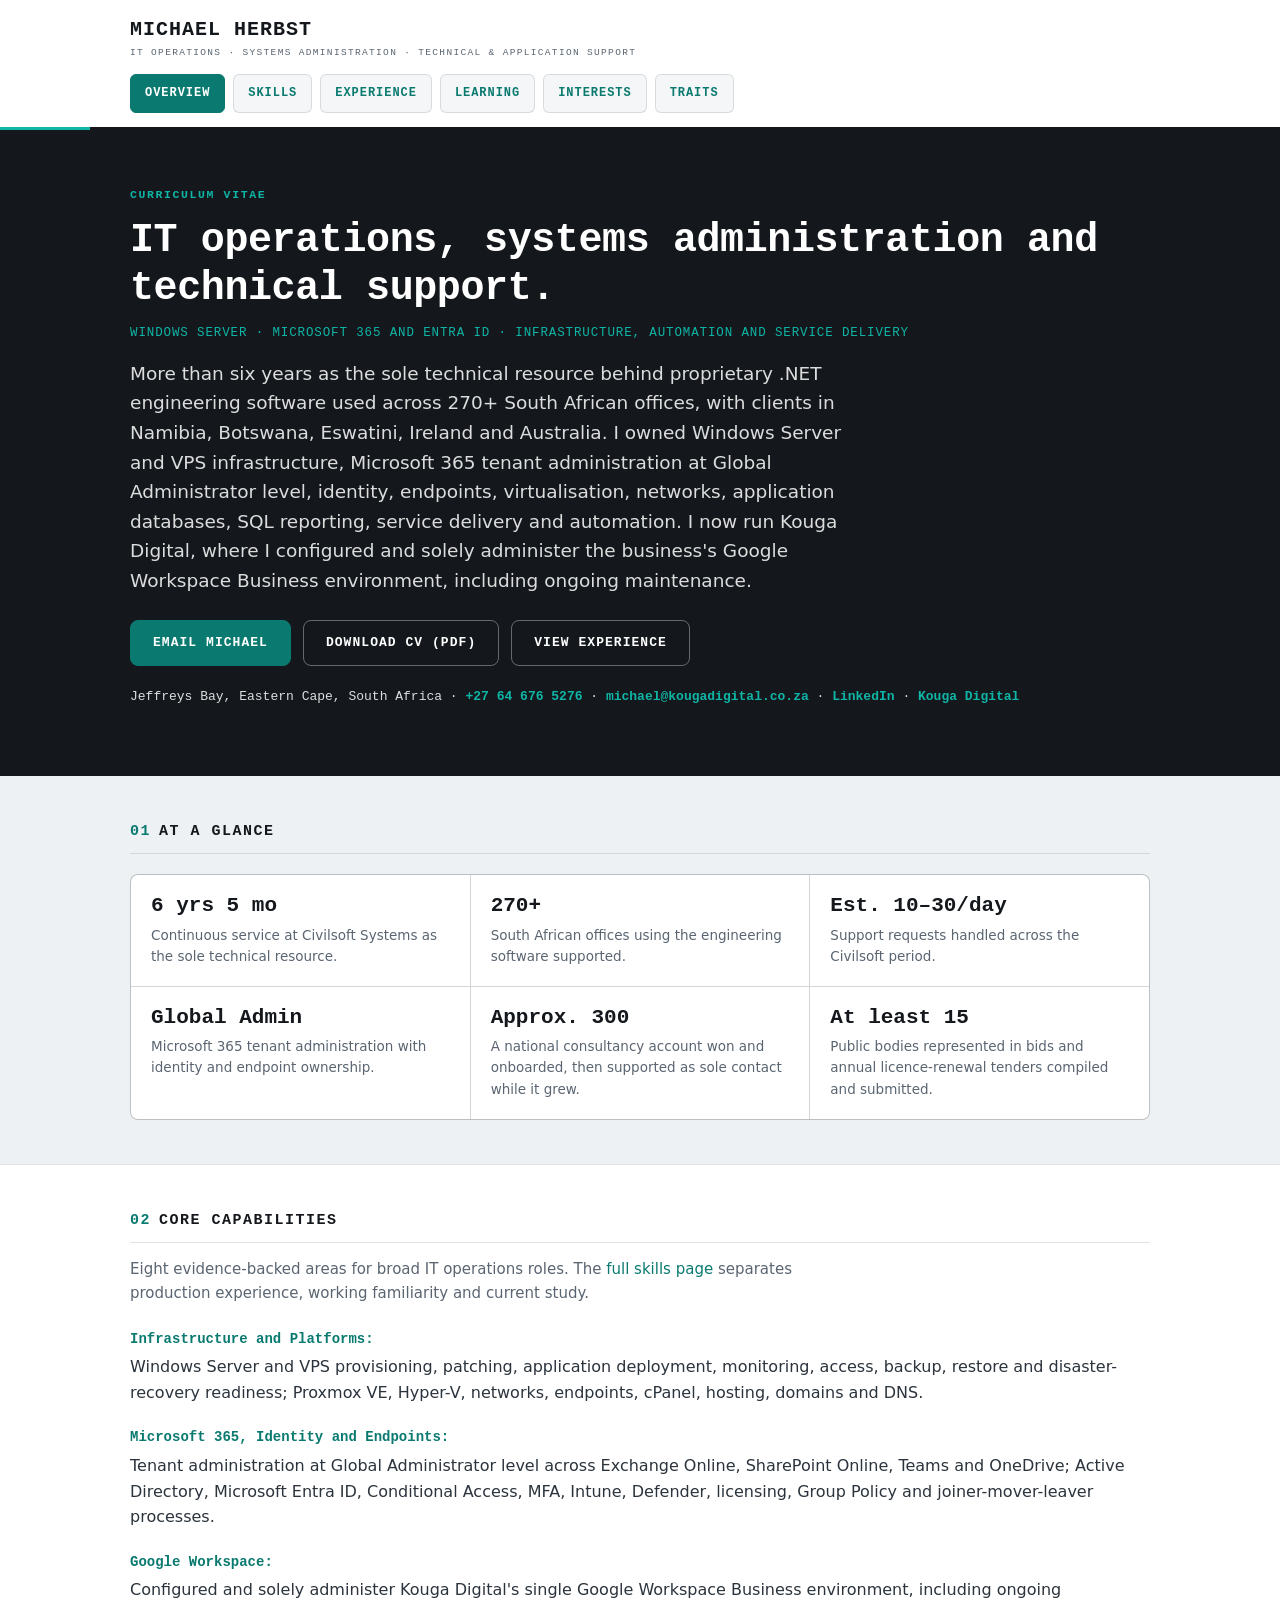
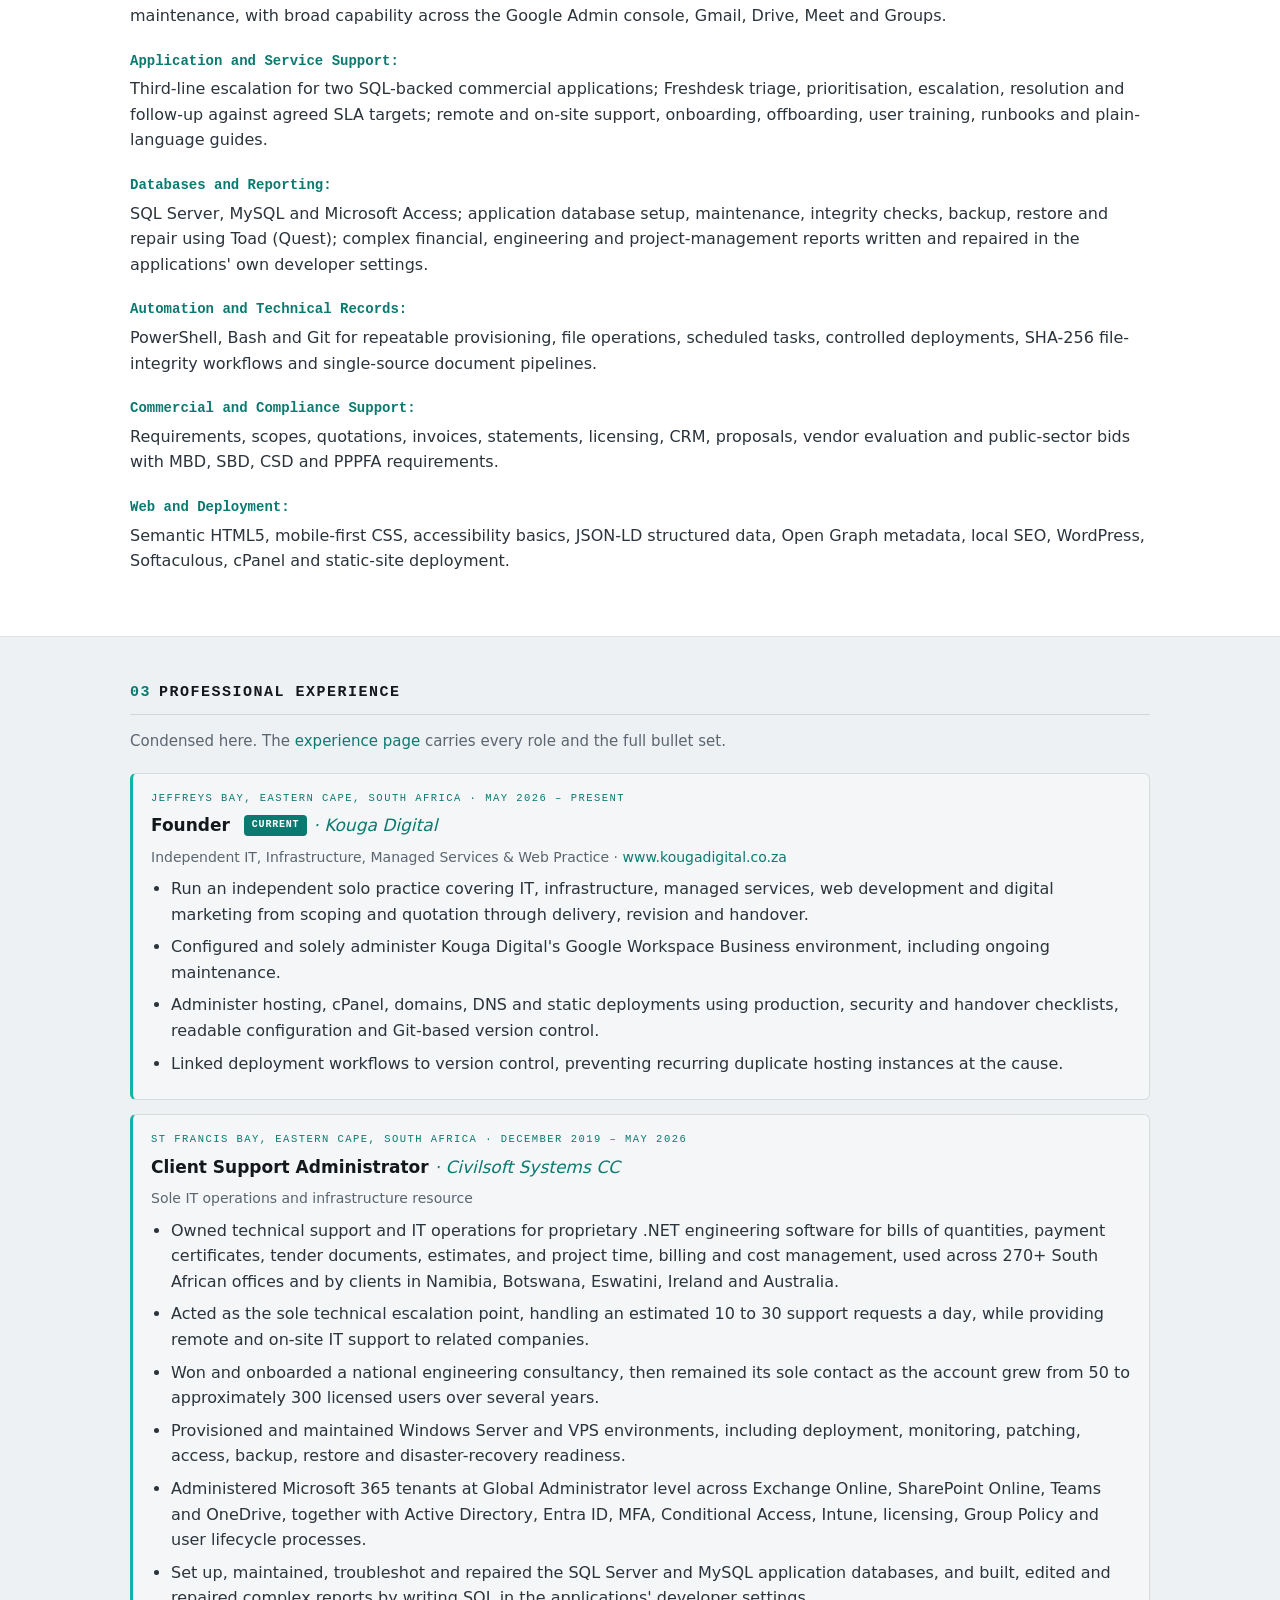
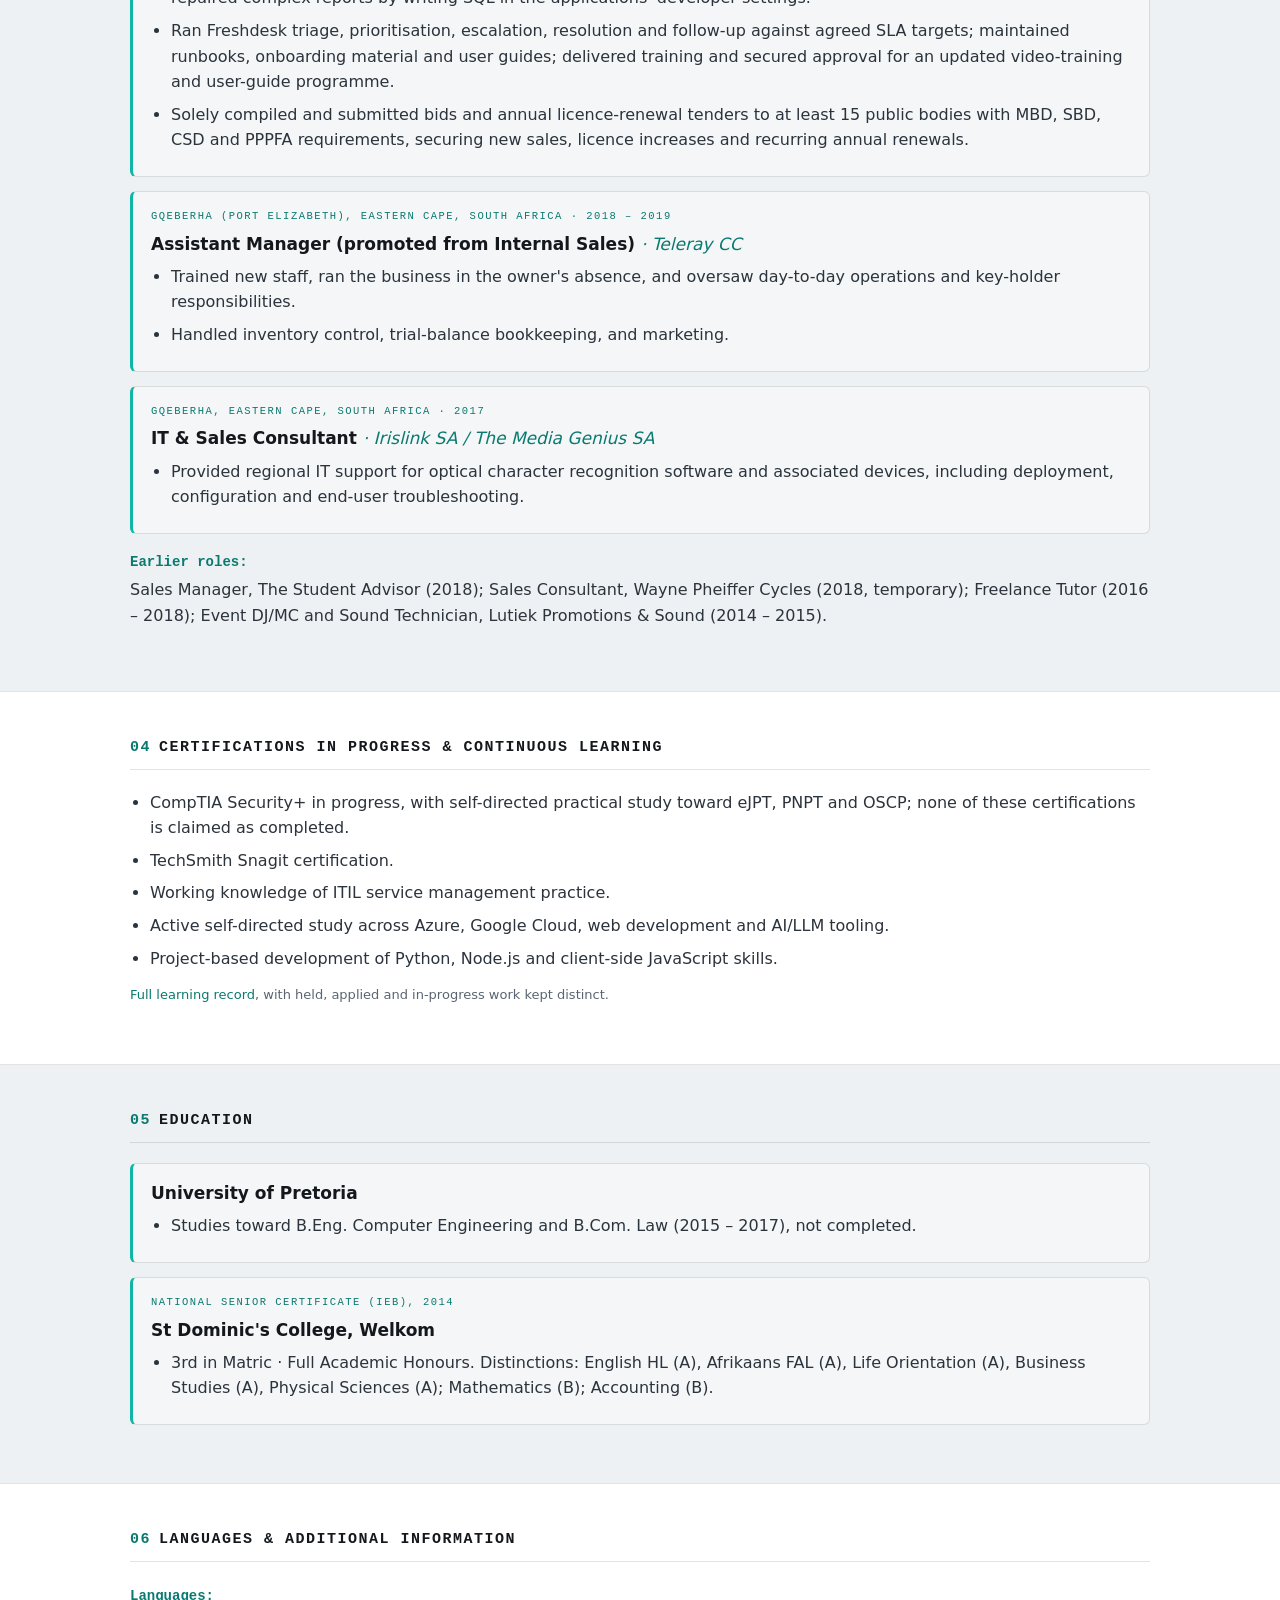
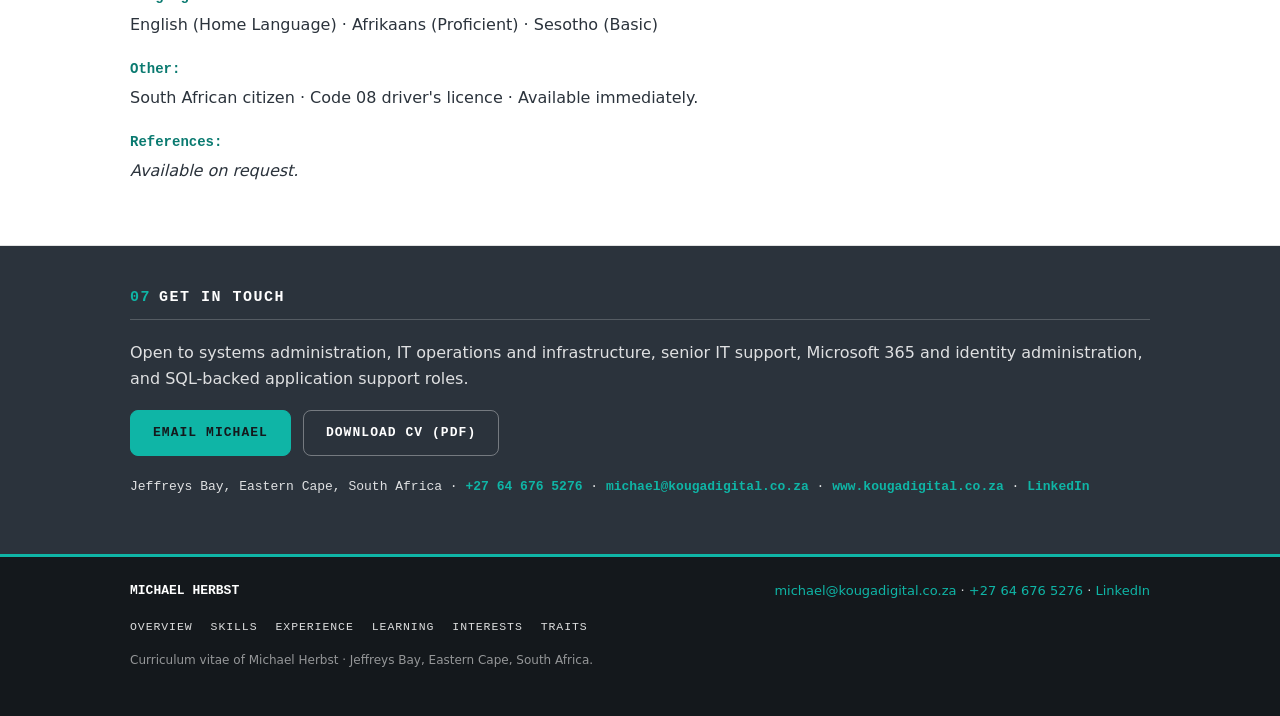
==== commit f70cf183: "Sync CV site with the 23 September 2026 suite - Add SBD beside MBD wherever the bids appear (confirm" ====
--- a/index.html
+++ b/index.html
@@ -3,7 +3,7 @@
 <head>
   <meta charset="UTF-8">
   <meta name="viewport" content="width=device-width, initial-scale=1.0">
-  <meta http-equiv="Content-Security-Policy" content="default-src 'self'; base-uri 'self'; object-src 'none'; form-action 'none'; img-src 'self' data:; font-src 'self' https://fonts.gstatic.com; style-src 'self' https://fonts.googleapis.com; script-src 'self' 'sha256-gpKpjLfLwmfguO11cx+dUdB1hsDc7KTvbT8b5r1Sv/w='; connect-src 'self' https://fonts.googleapis.com https://fonts.gstatic.com; media-src 'none'; frame-src 'none'; worker-src 'none'; manifest-src 'self'; upgrade-insecure-requests">
+  <meta http-equiv="Content-Security-Policy" content="default-src 'self'; base-uri 'self'; object-src 'none'; form-action 'none'; img-src 'self' data:; font-src 'self' https://fonts.gstatic.com; style-src 'self' https://fonts.googleapis.com; script-src 'self' 'sha256-mJoJRgaycMkfNZmQ6dZrc7SeNtsHvetJgwtgTkvfDKA='; connect-src 'self' https://fonts.googleapis.com https://fonts.gstatic.com; media-src 'none'; frame-src 'none'; worker-src 'none'; manifest-src 'self'; upgrade-insecure-requests">
   <title>Michael Herbst &middot; IT Operations &amp; Systems Administration</title>
   <meta name="description" content="CV of Michael Herbst, an IT operations and systems administrator in Jeffreys Bay with more than six years across Windows Server, Microsoft 365, Entra ID and application support.">
   <meta name="theme-color" content="#0a7a70">
@@ -79,7 +79,7 @@
       "Git",
       "Service desk operations",
       "ITIL service management",
-      "POPIA compliance",
+      "POPIA-aware administration",
       "Windows and Linux hardening",
       "Public-sector tender compilation",
       "Semantic HTML and CSS",
@@ -213,7 +213,7 @@
 
         <div class="item-row">
           <span class="item-label">Commercial and Compliance Support:</span>
-          <p>Requirements, scopes, quotations, invoices, statements, licensing, CRM, proposals, vendor evaluation and public-sector bids with MBD, CSD and PPPFA requirements.</p>
+          <p>Requirements, scopes, quotations, invoices, statements, licensing, CRM, proposals, vendor evaluation and public-sector bids with MBD, SBD, CSD and PPPFA requirements.</p>
         </div>
 
         <div class="item-row">
@@ -229,7 +229,7 @@
         <p class="section-intro">Condensed here. The <a href="experience.html">experience page</a> carries every role and the full bullet set.</p>
 
         <article class="card">
-          <p class="card-meta">Jeffreys Bay, South Africa &middot; May 2026 &ndash; Present</p>
+          <p class="card-meta">Jeffreys Bay, Eastern Cape, South Africa &middot; May 2026 &ndash; Present</p>
           <h3>Founder <span class="badge">Current</span> <span class="job-employer">&middot; Kouga Digital</span></h3>
           <p class="entity-line">Independent IT, Infrastructure, Managed Services &amp; Web Practice &middot; <a href="https://www.kougadigital.co.za/">www.kougadigital.co.za</a></p>
           <ul>
@@ -252,12 +252,12 @@
             <li>Administered Microsoft 365 tenants at Global Administrator level across Exchange Online, SharePoint Online, Teams and OneDrive, together with Active Directory, Entra ID, MFA, Conditional Access, Intune, licensing, Group Policy and user lifecycle processes.</li>
             <li>Set up, maintained, troubleshot and repaired the SQL Server and MySQL application databases, and built, edited and repaired complex reports by writing SQL in the applications' developer settings.</li>
             <li>Ran Freshdesk triage, prioritisation, escalation, resolution and follow-up against agreed SLA targets; maintained runbooks, onboarding material and user guides; delivered training and secured approval for an updated video-training and user-guide programme.</li>
-            <li>Solely compiled and submitted bids and annual licence-renewal tenders to at least 15 public bodies with MBD, CSD and PPPFA requirements, securing new sales, licence increases and recurring annual renewals.</li>
-          </ul>
-        </article>
-
-        <article class="card">
-          <p class="card-meta">Gqeberha, South Africa &middot; 2018 &ndash; 2019</p>
+            <li>Solely compiled and submitted bids and annual licence-renewal tenders to at least 15 public bodies with MBD, SBD, CSD and PPPFA requirements, securing new sales, licence increases and recurring annual renewals.</li>
+          </ul>
+        </article>
+
+        <article class="card">
+          <p class="card-meta">Gqeberha (Port Elizabeth), Eastern Cape, South Africa &middot; 2018 &ndash; 2019</p>
           <h3>Assistant Manager (promoted from Internal Sales) <span class="job-employer">&middot; Teleray CC</span></h3>
           <ul>
             <li>Trained new staff, ran the business in the owner's absence, and oversaw day-to-day operations and key-holder responsibilities.</li>
@@ -266,7 +266,7 @@
         </article>
 
         <article class="card">
-          <p class="card-meta">Gqeberha, South Africa &middot; 2017</p>
+          <p class="card-meta">Gqeberha, Eastern Cape, South Africa &middot; 2017</p>
           <h3>IT &amp; Sales Consultant <span class="job-employer">&middot; Irislink SA / The Media Genius SA</span></h3>
           <ul>
             <li>Provided regional IT support for optical character recognition software and associated devices, including deployment, configuration and end-user troubleshooting.</li>
@@ -287,7 +287,7 @@
           <li>CompTIA Security+ in progress, with self-directed practical study toward eJPT, PNPT and OSCP; none of these certifications is claimed as completed.</li>
           <li>TechSmith Snagit certification.</li>
           <li>Working knowledge of ITIL service management practice.</li>
-          <li>Active self-directed study across Azure, Google Cloud, full-stack web development and AI/LLM tooling.</li>
+          <li>Active self-directed study across Azure, Google Cloud, web development and AI/LLM tooling.</li>
           <li>Project-based development of Python, Node.js and client-side JavaScript skills.</li>
         </ul>
         <p class="fine"><a href="learning.html">Full learning record</a>, with held, applied and in-progress work kept distinct.</p>
@@ -301,7 +301,7 @@
         <article class="card">
           <h3>University of Pretoria</h3>
           <ul>
-            <li>B.Eng. Computer Engineering (2015 &ndash; 2016, changed direction); B.Com. Law (2016 &ndash; 2017, discontinued).</li>
+            <li>Studies toward B.Eng. Computer Engineering and B.Com. Law (2015 &ndash; 2017), not completed.</li>
           </ul>
         </article>
 
